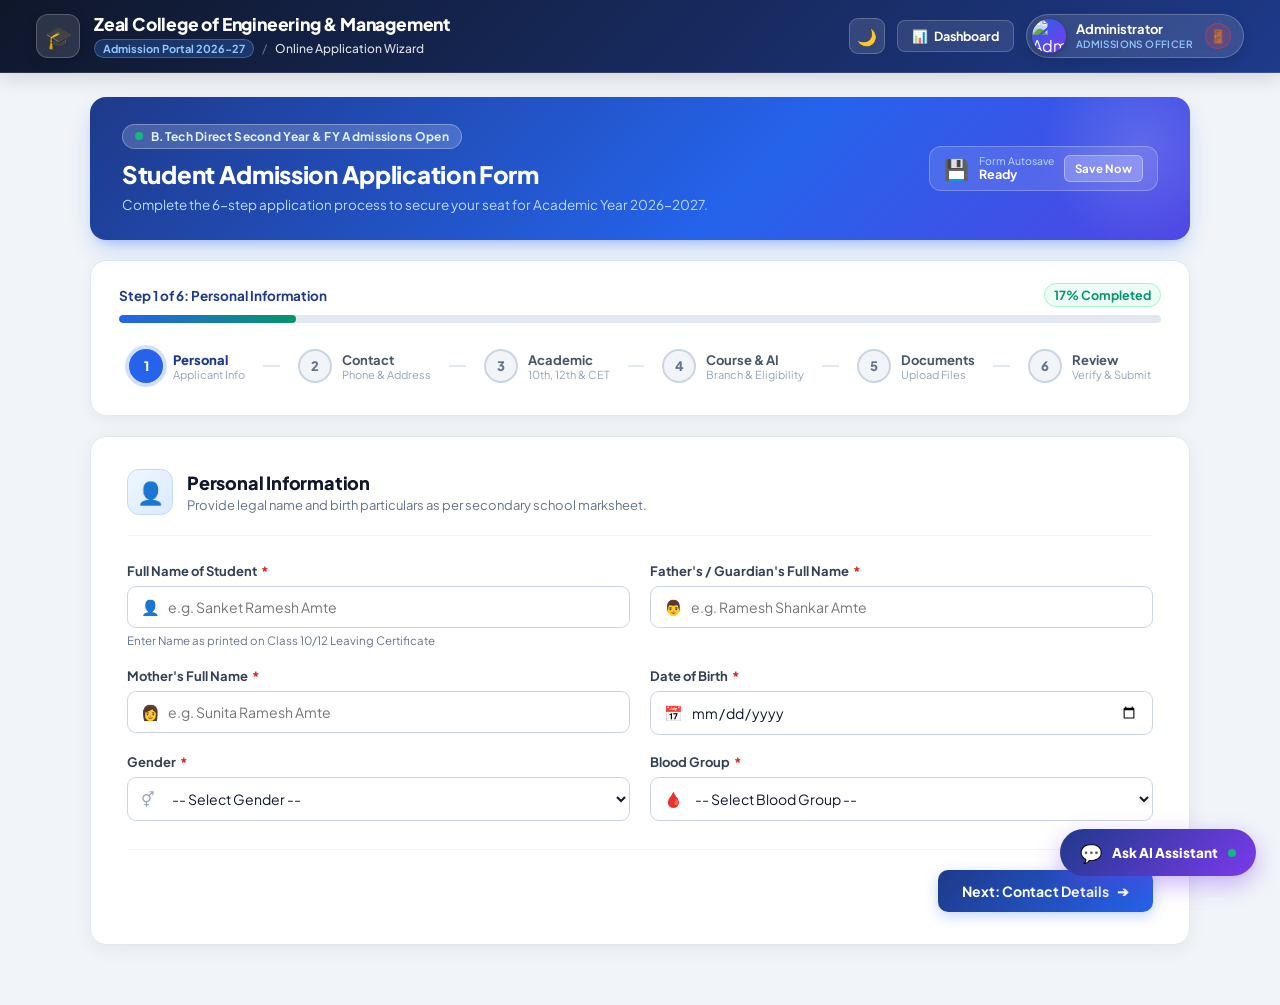
==== frontend/index.html @ f060efac "Update Student Admission Form" ====
<!DOCTYPE html>
<html lang="en">

<head>
    <meta charset="UTF-8">
    <meta name="viewport" content="width=device-width, initial-scale=1.0">
    <title>Student Admission Portal | College ERP System</title>
    <meta name="description" content="Online Student Admission Portal with AI-powered Eligibility Verification, Document Upload, and Smart Application Wizard.">

    <!-- Fonts & Icons -->
    <link rel="preconnect" href="https://fonts.googleapis.com">
    <link rel="preconnect" href="https://fonts.gstatic.com" crossorigin>
    <link href="https://fonts.googleapis.com/css2?family=Plus+Jakarta+Sans:wght@300;400;500;600;700;800&family=Inter:wght@400;500;600;700&display=swap" rel="stylesheet">

    <!-- Stylesheet -->
    <link rel="stylesheet" href="style.css">
</head>

<body class="admission-portal-body">

    <!-- Executive Admin ERP Top Header -->
    <header class="app-header-admin">
        <div class="header-brand-wrap">
            <div class="header-brand-logo">🎓</div>
            <div class="header-brand-titles">
                <h1>Zeal College of Engineering &amp; Management</h1>
                <div class="header-sub-breadcrumb">
                    <span class="badge-adm-pill">Admission Portal 2026-27</span>
                    <span class="adm-breadcrumb-sep">/</span>
                    <span class="adm-breadcrumb-active" id="breadcrumbFormTitle">Online Application Wizard</span>
                </div>
            </div>
        </div>

        <div class="header-admin-profile-wrap">
            <!-- Theme Toggle Button -->
            <button type="button" class="btn-theme-toggle" id="themeToggleBtn" title="Toggle Dark/Light Mode" onclick="toggleTheme()">
                <span id="themeToggleIcon">🌙</span>
            </button>

            <!-- Back to Dashboard / Login Link -->
            <a href="view.html" class="btn-erp-back-nav" id="backNavBtn" title="Back to Admin Dashboard">
                <span>📊</span> Dashboard
            </a>

            <!-- Logged-in Admin Profile Card -->
            <div class="admin-profile-badge" id="admProfileBadge">
                <div class="admin-avatar-container">
                    <img src="images/admin-avatar.svg" alt="Admin Profile" class="admin-avatar-img" id="formAdminAvatar">
                </div>
                <div class="admin-info-text">
                    <strong class="admin-name" id="formAdminName">Administrator</strong>
                    <span class="admin-role-label" id="formAdminRole">Admissions Officer</span>
                </div>
                <button type="button" class="admin-logout-quick-btn" onclick="logoutAdminForm()" title="Sign Out">
                    🚪
                </button>
            </div>
        </div>
    </header>

    <!-- Toast Notification Container -->
    <div id="toastContainer" class="toast-container" aria-live="polite"></div>

    <!-- Main Container -->
    <main class="admission-wizard-container">

        <!-- Wizard Top Banner & Header -->
        <div class="wizard-hero-banner">
            <div class="hero-left">
                <div class="hero-badge">
                    <span class="pulsing-dot"></span> B.Tech Direct Second Year &amp; FY Admissions Open
                </div>
                <h2 id="wizardMainTitle">Student Admission Application Form</h2>
                <p id="wizardSubTitle">Complete the 6-step application process to secure your seat for Academic Year 2026-2027.</p>
            </div>
            <div class="hero-right">
                <div class="draft-status-card" id="draftStatusCard">
                    <span class="draft-icon">💾</span>
                    <div class="draft-info">
                        <small>Form Autosave</small>
                        <strong id="draftStatusText">Ready</strong>
                    </div>
                    <button type="button" class="btn-draft-action" onclick="saveDraftManual()" title="Manually Save Draft">
                        Save Now
                    </button>
                </div>
            </div>
        </div>

        <!-- Wizard Progress Bar & Stepper -->
        <div class="wizard-stepper-card">
            <div class="stepper-progress-wrapper">
                <div class="stepper-progress-info">
                    <span class="stepper-progress-label" id="stepProgressLabel">Step 1 of 6: Personal Information</span>
                    <span class="stepper-progress-percent" id="stepProgressPercent">16% Completed</span>
                </div>
                <div class="stepper-progress-track">
                    <div class="stepper-progress-fill" id="stepperProgressBar" style="width: 16.66%;"></div>
                </div>
            </div>

            <!-- Stepper Navigation Items -->
            <nav class="wizard-steps-nav" id="wizardStepsNav" aria-label="Admission Steps">
                <button type="button" class="wizard-step-btn active" data-step="1" onclick="navigateToStep(1)">
                    <div class="step-circle"><span class="step-num">1</span><span class="step-check">✓</span></div>
                    <div class="step-label-group">
                        <span class="step-title">Personal</span>
                        <span class="step-sub">Applicant Info</span>
                    </div>
                </button>

                <div class="step-line"></div>

                <button type="button" class="wizard-step-btn" data-step="2" onclick="navigateToStep(2)">
                    <div class="step-circle"><span class="step-num">2</span><span class="step-check">✓</span></div>
                    <div class="step-label-group">
                        <span class="step-title">Contact</span>
                        <span class="step-sub">Phone &amp; Address</span>
                    </div>
                </button>

                <div class="step-line"></div>

                <button type="button" class="wizard-step-btn" data-step="3" onclick="navigateToStep(3)">
                    <div class="step-circle"><span class="step-num">3</span><span class="step-check">✓</span></div>
                    <div class="step-label-group">
                        <span class="step-title">Academic</span>
                        <span class="step-sub">10th, 12th &amp; CET</span>
                    </div>
                </button>

                <div class="step-line"></div>

                <button type="button" class="wizard-step-btn" data-step="4" onclick="navigateToStep(4)">
                    <div class="step-circle"><span class="step-num">4</span><span class="step-check">✓</span></div>
                    <div class="step-label-group">
                        <span class="step-title">Course &amp; AI</span>
                        <span class="step-sub">Branch &amp; Eligibility</span>
                    </div>
                </button>

                <div class="step-line"></div>

                <button type="button" class="wizard-step-btn" data-step="5" onclick="navigateToStep(5)">
                    <div class="step-circle"><span class="step-num">5</span><span class="step-check">✓</span></div>
                    <div class="step-label-group">
                        <span class="step-title">Documents</span>
                        <span class="step-sub">Upload Files</span>
                    </div>
                </button>

                <div class="step-line"></div>

                <button type="button" class="wizard-step-btn" data-step="6" onclick="navigateToStep(6)">
                    <div class="step-circle"><span class="step-num">6</span><span class="step-check">✓</span></div>
                    <div class="step-label-group">
                        <span class="step-title">Review</span>
                        <span class="step-sub">Verify &amp; Submit</span>
                    </div>
                </button>
            </nav>
        </div>

        <!-- Global Error Notification Box -->
        <div id="errorMessage" class="error-box" style="display: none;" role="alert"></div>

        <!-- Admission Form -->
        <form id="admissionForm" class="admission-form-card" novalidate>

            <!-- ======================================================= -->
            <!-- STEP 1: PERSONAL INFORMATION -->
            <!-- ======================================================= -->
            <section class="wizard-step-section active" id="stepSection1" data-step="1">
                <div class="section-heading-card">
                    <div class="sec-icon-badge">👤</div>
                    <div class="sec-title-wrap">
                        <h3>Personal Information</h3>
                        <p>Provide legal name and birth particulars as per secondary school marksheet.</p>
                    </div>
                </div>

                <div class="form-grid-2">
                    <div class="form-field-group">
                        <label for="fullName" class="field-label required-label">Full Name of Student</label>
                        <div class="input-with-icon">
                            <span class="input-icon">👤</span>
                            <input type="text" id="fullName" name="fullName" placeholder="e.g. Sanket Ramesh Amte" required autocomplete="name">
                        </div>
                        <span class="field-hint">Enter Name as printed on Class 10/12 Leaving Certificate</span>
                    </div>

                    <div class="form-field-group">
                        <label for="fatherName" class="field-label required-label">Father's / Guardian's Full Name</label>
                        <div class="input-with-icon">
                            <span class="input-icon">👨</span>
                            <input type="text" id="fatherName" name="fatherName" placeholder="e.g. Ramesh Shankar Amte" required>
                        </div>
                    </div>
                </div>

                <div class="form-grid-2">
                    <div class="form-field-group">
                        <label for="motherName" class="field-label required-label">Mother's Full Name</label>
                        <div class="input-with-icon">
                            <span class="input-icon">👩</span>
                            <input type="text" id="motherName" name="motherName" placeholder="e.g. Sunita Ramesh Amte" required>
                        </div>
                    </div>

                    <div class="form-field-group">
                        <label for="dob" class="field-label required-label">Date of Birth</label>
                        <div class="input-with-icon">
                            <span class="input-icon">📅</span>
                            <input type="date" id="dob" name="dob" required onchange="calculateAge()">
                        </div>
                        <div id="ageDisplayBadge" class="age-calc-badge" style="display: none;">
                            <span id="ageText">Age: --</span>
                        </div>
                    </div>
                </div>

                <div class="form-grid-2">
                    <div class="form-field-group">
                        <label for="gender" class="field-label required-label">Gender</label>
                        <div class="input-with-icon">
                            <span class="input-icon">⚥</span>
                            <select id="gender" name="gender" required>
                                <option value="">-- Select Gender --</option>
                                <option value="Male">Male</option>
                                <option value="Female">Female</option>
                                <option value="Other">Other</option>
                            </select>
                        </div>
                    </div>

                    <div class="form-field-group">
                        <label for="bloodGroup" class="field-label required-label">Blood Group</label>
                        <div class="input-with-icon">
                            <span class="input-icon">🩸</span>
                            <select id="bloodGroup" name="bloodGroup" required>
                                <option value="">-- Select Blood Group --</option>
                                <option value="A+">A+ (A Positive)</option>
                                <option value="A-">A- (A Negative)</option>
                                <option value="B+">B+ (B Positive)</option>
                                <option value="B-">B- (B Negative)</option>
                                <option value="AB+">AB+ (AB Positive)</option>
                                <option value="AB-">AB- (AB Negative)</option>
                                <option value="O+">O+ (O Positive)</option>
                                <option value="O-">O- (O Negative)</option>
                            </select>
                        </div>
                    </div>
                </div>

                <div class="step-action-bar">
                    <div></div>
                    <button type="button" class="btn-wizard-nav btn-next" onclick="validateAndNext(1)">
                        Next: Contact Details <span>➔</span>
                    </button>
                </div>
            </section>


            <!-- ======================================================= -->
            <!-- STEP 2: CONTACT & RESIDENTIAL -->
            <!-- ======================================================= -->
            <section class="wizard-step-section" id="stepSection2" data-step="2">
                <div class="section-heading-card">
                    <div class="sec-icon-badge">📞</div>
                    <div class="sec-title-wrap">
                        <h3>Contact &amp; Residential Information</h3>
                        <p>Provide verified phone numbers, email address, and permanent residence info.</p>
                    </div>
                </div>

                <div class="form-grid-2">
                    <div class="form-field-group">
                        <label for="mobile" class="field-label required-label">Primary Mobile Number</label>
                        <div class="input-with-prefix">
                            <span class="prefix-tag">+91</span>
                            <input type="tel" id="mobile" name="mobile" placeholder="10-digit mobile number" maxlength="10" required autocomplete="tel" oninput="validatePhoneInput(this)">
                        </div>
                        <span class="field-hint">Admissions SMS updates &amp; OTPs will be sent here</span>
                    </div>

                    <div class="form-field-group">
                        <label for="altMobile" class="field-label">Alternate / Parent Mobile</label>
                        <div class="input-with-prefix">
                            <span class="prefix-tag">+91</span>
                            <input type="tel" id="altMobile" name="altMobile" placeholder="Parent / guardian number" maxlength="10" autocomplete="tel" oninput="validatePhoneInput(this)">
                        </div>
                    </div>
                </div>

                <div class="form-grid-2">
                    <div class="form-field-group">
                        <label for="email" class="field-label required-label">Email Address</label>
                        <div class="input-with-icon">
                            <span class="input-icon">✉</span>
                            <input type="email" id="email" name="email" placeholder="student@example.com" required autocomplete="email" oninput="checkEmailDomain(this)">
                        </div>
                        <div id="emailSuggestionBadge" class="email-suggestion-box" style="display: none;"></div>
                    </div>

                    <div class="form-field-group">
                        <label for="aadhaar" class="field-label required-label">Aadhaar Card Number</label>
                        <div class="input-with-icon">
                            <span class="input-icon">🪪</span>
                            <input type="text" id="aadhaar" name="aadhaar" placeholder="XXXX XXXX XXXX" maxlength="14" required oninput="formatAadhaar(this)">
                        </div>
                        <span class="field-hint">12-digit Unique Identification Number (UIDAI)</span>
                    </div>
                </div>

                <div class="form-grid-1">
                    <div class="form-field-group">
                        <label for="address" class="field-label required-label">Full Residential Address</label>
                        <div class="input-with-icon icon-textarea">
                            <span class="input-icon">🏠</span>
                            <textarea id="address" name="address" rows="3" placeholder="Enter flat/house no., street, locality, landmark" required></textarea>
                        </div>
                    </div>
                </div>

                <div class="form-grid-3">
                    <div class="form-field-group">
                        <label for="city" class="field-label required-label">City / Town</label>
                        <div class="input-with-icon">
                            <span class="input-icon">🏙️</span>
                            <input type="text" id="city" name="city" placeholder="e.g. Pune" required>
                        </div>
                    </div>

                    <div class="form-field-group">
                        <label for="state" class="field-label required-label">State</label>
                        <div class="input-with-icon">
                            <span class="input-icon">📍</span>
                            <input type="text" id="state" name="state" placeholder="e.g. Maharashtra" required>
                        </div>
                    </div>

                    <div class="form-field-group">
                        <label for="pincode" class="field-label required-label">Pincode</label>
                        <div class="input-with-icon">
                            <span class="input-icon">📮</span>
                            <input type="text" id="pincode" name="pincode" placeholder="6-digit PIN" maxlength="6" required oninput="validatePincode(this)">
                        </div>
                    </div>
                </div>

                <div class="form-grid-2">
                    <div class="form-field-group">
                        <label for="nationality" class="field-label required-label">Nationality</label>
                        <div class="input-with-icon">
                            <span class="input-icon">🇮🇳</span>
                            <input type="text" id="nationality" name="nationality" value="Indian" placeholder="e.g. Indian" required>
                        </div>
                    </div>
                </div>

                <div class="step-action-bar">
                    <button type="button" class="btn-wizard-nav btn-prev" onclick="navigateToStep(1)">
                        <span>⬅</span> Previous Step
                    </button>
                    <button type="button" class="btn-wizard-nav btn-next" onclick="validateAndNext(2)">
                        Next: Academic Scores <span>➔</span>
                    </button>
                </div>
            </section>


            <!-- ======================================================= -->
            <!-- STEP 3: ACADEMIC QUALIFICATIONS -->
            <!-- ======================================================= -->
            <section class="wizard-step-section" id="stepSection3" data-step="3">
                <div class="section-heading-card">
                    <div class="sec-icon-badge">🎓</div>
                    <div class="sec-title-wrap">
                        <h3>Academic Qualifications &amp; Entrance Scores</h3>
                        <p>Enter your 10th (SSC), 12th (HSC) / Diploma marks and Entrance Exam credentials.</p>
                    </div>
                </div>

                <div class="academic-fieldset-card">
                    <div class="card-mini-tag">10th Standard (SSC / Equivalent)</div>
                    <div class="form-grid-2">
                        <div class="form-field-group">
                            <label for="board10" class="field-label required-label">10th Board Name</label>
                            <div class="input-with-icon">
                                <span class="input-icon">🏫</span>
                                <input type="text" id="board10" name="board10" placeholder="e.g. Maharashtra State Board / CBSE / ICSE" required>
                            </div>
                        </div>

                        <div class="form-field-group">
                            <label for="percentage10" class="field-label required-label">10th Percentage (%)</label>
                            <div class="input-with-icon">
                                <span class="input-icon">%</span>
                                <input type="number" id="percentage10" name="percentage10" placeholder="e.g. 85.60" min="0" max="100" step="0.01" required oninput="triggerAIPrediction()">
                            </div>
                            <div id="grade10Badge" class="grade-indicator-pill" style="display: none;"></div>
                        </div>
                    </div>
                </div>

                <div class="academic-fieldset-card">
                    <div class="card-mini-tag">12th Standard (HSC / Diploma)</div>
                    <div class="form-grid-2">
                        <div class="form-field-group">
                            <label for="board12" class="field-label required-label">12th Board / Diploma Council</label>
                            <div class="input-with-icon">
                                <span class="input-icon">🏫</span>
                                <input type="text" id="board12" name="board12" placeholder="e.g. Maharashtra State Board / MSBTE / CBSE" required>
                            </div>
                        </div>

                        <div class="form-field-group">
                            <label for="percentage12" class="field-label required-label">12th / Diploma Percentage (%)</label>
                            <div class="input-with-icon">
                                <span class="input-icon">%</span>
                                <input type="number" id="percentage12" name="percentage12" placeholder="e.g. 78.40" min="0" max="100" step="0.01" required oninput="triggerAIPrediction()">
                            </div>
                            <div id="grade12Badge" class="grade-indicator-pill" style="display: none;"></div>
                        </div>
                    </div>
                </div>

                <div class="academic-fieldset-card highlight-entrance">
                    <div class="card-mini-tag">Competitive Entrance Exam</div>
                    <div class="form-grid-2">
                        <div class="form-field-group">
                            <label for="entranceExam" class="field-label required-label">Entrance Exam Appeared</label>
                            <div class="input-with-icon">
                                <span class="input-icon">📝</span>
                                <select id="entranceExam" name="entranceExam" required onchange="triggerAIPrediction()">
                                    <option value="">-- Select Exam --</option>
                                    <option value="MHT-CET">MHT-CET (State CET)</option>
                                    <option value="JEE">JEE Main</option>
                                    <option value="NEET">NEET</option>
                                    <option value="Other">Other State Entrance</option>
                                </select>
                            </div>
                        </div>

                        <div class="form-field-group">
                            <label for="entranceScore" class="field-label required-label">Entrance Score / Percentile</label>
                            <div class="input-with-icon">
                                <span class="input-icon">🏆</span>
                                <input type="number" id="entranceScore" name="entranceScore" placeholder="e.g. 88.50" min="0" max="200" step="0.01" required oninput="triggerAIPrediction()">
                            </div>
                            <span class="field-hint">Enter your MHT-CET / JEE Main Percentile or Marks</span>
                        </div>
                    </div>
                </div>

                <div class="step-action-bar">
                    <button type="button" class="btn-wizard-nav btn-prev" onclick="navigateToStep(2)">
                        <span>⬅</span> Previous Step
                    </button>
                    <button type="button" class="btn-wizard-nav btn-next" onclick="validateAndNext(3)">
                        Next: Course &amp; AI Predictor <span>➔</span>
                    </button>
                </div>
            </section>


            <!-- ======================================================= -->
            <!-- STEP 4: COURSE SELECTION & AI PREDICTOR -->
            <!-- ======================================================= -->
            <section class="wizard-step-section" id="stepSection4" data-step="4">
                <div class="section-heading-card">
                    <div class="sec-icon-badge">🏛️</div>
                    <div class="sec-title-wrap">
                        <h3>Department Selection &amp; AI Predictor</h3>
                        <p>Select your desired engineering branch and check real-time admission chances powered by AI.</p>
                    </div>
                </div>

                <div class="form-grid-2">
                    <div class="form-field-group">
                        <label for="department" class="field-label required-label">Choose Engineering Department</label>
                        <div class="input-with-icon">
                            <span class="input-icon">⚙️</span>
                            <select id="department" name="department" required onchange="triggerAIPrediction()">
                                <option value="">-- Select Department --</option>
                                <option value="Computer Engineering">Computer Engineering</option>
                                <option value="Information Technology">Information Technology</option>
                                <option value="Artificial Intelligence & Data Science">Artificial Intelligence &amp; Data Science</option>
                                <option value="Electronics & Telecommunication">Electronics &amp; Telecommunication</option>
                                <option value="Mechanical Engineering">Mechanical Engineering</option>
                                <option value="Civil Engineering">Civil Engineering</option>
                            </select>
                        </div>
                    </div>

                    <div class="form-field-group">
                        <label for="admissionType" class="field-label required-label">Admission Quota / Type</label>
                        <div class="input-with-icon">
                            <span class="input-icon">🎯</span>
                            <select id="admissionType" name="admissionType" required>
                                <option value="">-- Select Admission Type --</option>
                                <option value="CAP">CAP (Centralized Admission Process)</option>
                                <option value="Management">Institute / Management Quota</option>
                                <option value="NRI">NRI / OCI / PIO Quota</option>
                            </select>
                        </div>
                    </div>
                </div>

                <!-- AI Eligibility & Admission Chances Card -->
                <div class="ai-predictor-card" id="aiPredictorCard">
                    <div class="ai-card-header">
                        <div class="ai-logo-tag">
                            <span class="ai-sparkle-icon">✨</span>
                            <strong>Zeal AI Admission Insights &amp; Eligibility Engine</strong>
                        </div>
                        <span class="ai-live-badge">Live Evaluation</span>
                    </div>

                    <div class="ai-card-body">
                        <div class="ai-probability-wrap">
                            <div class="gauge-container">
                                <div class="gauge-value" id="aiProbabilityValue">--%</div>
                                <span class="gauge-caption">Admission Chance</span>
                            </div>
                            <div class="ai-chance-badge-wrap">
                                <span class="chance-level-badge" id="aiChanceLevel">Pending Scores</span>
                                <p class="ai-prob-desc" id="aiProbDesc">Enter your 10th %, 12th %, and Entrance score to evaluate admission probability.</p>
                            </div>
                        </div>

                        <div class="ai-criteria-checklist" id="aiCriteriaChecklist">
                            <h4>Department Eligibility Benchmark:</h4>
                            <ul class="criteria-list" id="aiCriteriaList">
                                <li class="criteria-item pending">
                                    <span class="c-icon">⏳</span> 10th Percentage: Minimum 40.0% required
                                </li>
                                <li class="criteria-item pending">
                                    <span class="c-icon">⏳</span> 12th Percentage: Department cutoff
                                </li>
                                <li class="criteria-item pending">
                                    <span class="c-icon">⏳</span> Entrance Score: Department cutoff
                                </li>
                            </ul>
                        </div>
                    </div>

                    <div class="ai-cutoff-note" id="aiCutoffNote">
                        💡 <strong>Pro Tip:</strong> Computer &amp; AI branches have high demand. Ensure Entrance score &gt; 75 for optimal CAP Round allocation.
                    </div>
                </div>

                <div class="step-action-bar">
                    <button type="button" class="btn-wizard-nav btn-prev" onclick="navigateToStep(3)">
                        <span>⬅</span> Previous Step
                    </button>
                    <button type="button" class="btn-wizard-nav btn-next" onclick="validateAndNext(4)">
                        Next: Document Uploads <span>➔</span>
                    </button>
                </div>
            </section>


            <!-- ======================================================= -->
            <!-- STEP 5: DOCUMENT UPLOADS -->
            <!-- ======================================================= -->
            <section class="wizard-step-section" id="stepSection5" data-step="5">
                <div class="section-heading-card">
                    <div class="sec-icon-badge">📁</div>
                    <div class="sec-title-wrap">
                        <h3>Document Uploads &amp; Verification</h3>
                        <p>Upload clear scanned copies of required documents (Max 5MB each, JPG, PNG or PDF).</p>
                    </div>
                </div>

                <div class="upload-progress-summary">
                    <span class="upload-summary-title">Mandatory Documents Checklist:</span>
                    <div class="upload-counter-badge" id="uploadCounterBadge">0 of 4 Uploaded</div>
                </div>

                <div class="upload-grid-container">

                    <!-- Document 1: Passport Photo -->
                    <div class="dropzone-card" id="dropzonePhoto">
                        <div class="dropzone-header">
                            <div class="doc-badge-pill req">Required</div>
                            <span class="doc-icon-main">📷</span>
                            <h4>Passport Size Photograph</h4>
                            <p>Recent color photo with white background (JPG/PNG, Max 2MB)</p>
                        </div>
                        <div class="dropzone-body" onclick="document.getElementById('photo').click()">
                            <input type="file" id="photo" name="photo" accept="image/jpeg,image/png,image/webp" style="display:none;" onchange="handleFileSelected(this, 'previewPhoto', 'dropzonePhoto')">
                            <div class="dropzone-placeholder" id="placeholderPhoto">
                                <span class="upload-cloud-icon">☁️</span>
                                <strong>Click to Browse</strong> or Drag &amp; Drop Photo
                                <small>Supported: JPG, JPEG, PNG (Max 2MB)</small>
                            </div>
                            <div class="dropzone-preview" id="previewPhoto" style="display:none;"></div>
                        </div>
                    </div>

                    <!-- Document 2: 10th Marksheet -->
                    <div class="dropzone-card" id="dropzoneMarksheet10">
                        <div class="dropzone-header">
                            <div class="doc-badge-pill req">Required</div>
                            <span class="doc-icon-main">📄</span>
                            <h4>10th Standard Marksheet</h4>
                            <p>SSC or equivalent board passing marksheet (PDF/JPG, Max 5MB)</p>
                        </div>
                        <div class="dropzone-body" onclick="document.getElementById('marksheet10').click()">
                            <input type="file" id="marksheet10" name="marksheet10" accept=".pdf,image/jpeg,image/png" style="display:none;" onchange="handleFileSelected(this, 'previewMarksheet10', 'dropzoneMarksheet10')">
                            <div class="dropzone-placeholder" id="placeholderMarksheet10">
                                <span class="upload-cloud-icon">☁️</span>
                                <strong>Click to Browse</strong> or Drag &amp; Drop File
                                <small>Supported: PDF, JPG, PNG (Max 5MB)</small>
                            </div>
                            <div class="dropzone-preview" id="previewMarksheet10" style="display:none;"></div>
                        </div>
                    </div>

                    <!-- Document 3: 12th Marksheet -->
                    <div class="dropzone-card" id="dropzoneMarksheet12">
                        <div class="dropzone-header">
                            <div class="doc-badge-pill req">Required</div>
                            <span class="doc-icon-main">📄</span>
                            <h4>12th / Diploma Marksheet</h4>
                            <p>HSC or final year Diploma marksheet (PDF/JPG, Max 5MB)</p>
                        </div>
                        <div class="dropzone-body" onclick="document.getElementById('marksheet12').click()">
                            <input type="file" id="marksheet12" name="marksheet12" accept=".pdf,image/jpeg,image/png" style="display:none;" onchange="handleFileSelected(this, 'previewMarksheet12', 'dropzoneMarksheet12')">
                            <div class="dropzone-placeholder" id="placeholderMarksheet12">
                                <span class="upload-cloud-icon">☁️</span>
                                <strong>Click to Browse</strong> or Drag &amp; Drop File
                                <small>Supported: PDF, JPG, PNG (Max 5MB)</small>
                            </div>
                            <div class="dropzone-preview" id="previewMarksheet12" style="display:none;"></div>
                        </div>
                    </div>

                    <!-- Document 4: Leaving Certificate -->
                    <div class="dropzone-card" id="dropzoneLC">
                        <div class="dropzone-header">
                            <div class="doc-badge-pill req">Required</div>
                            <span class="doc-icon-main">📜</span>
                            <h4>College Leaving Certificate (LC / TC)</h4>
                            <p>Transfer Certificate issued by previous institute (PDF/JPG, Max 5MB)</p>
                        </div>
                        <div class="dropzone-body" onclick="document.getElementById('leavingCertificate').click()">
                            <input type="file" id="leavingCertificate" name="leavingCertificate" accept=".pdf,image/jpeg,image/png" style="display:none;" onchange="handleFileSelected(this, 'previewLC', 'dropzoneLC')">
                            <div class="dropzone-placeholder" id="placeholderLC">
                                <span class="upload-cloud-icon">☁️</span>
                                <strong>Click to Browse</strong> or Drag &amp; Drop File
                                <small>Supported: PDF, JPG, PNG (Max 5MB)</small>
                            </div>
                            <div class="dropzone-preview" id="previewLC" style="display:none;"></div>
                        </div>
                    </div>

                </div>

                <div class="step-action-bar">
                    <button type="button" class="btn-wizard-nav btn-prev" onclick="navigateToStep(4)">
                        <span>⬅</span> Previous Step
                    </button>
                    <button type="button" class="btn-wizard-nav btn-next" onclick="validateAndNext(5)">
                        Next: Review &amp; Submit <span>➔</span>
                    </button>
                </div>
            </section>


            <!-- ======================================================= -->
            <!-- STEP 6: REVIEW & FINAL SUBMIT -->
            <!-- ======================================================= -->
            <section class="wizard-step-section" id="stepSection6" data-step="6">
                <div class="section-heading-card">
                    <div class="sec-icon-badge">📋</div>
                    <div class="sec-title-wrap">
                        <h3>Application Summary &amp; Final Declaration</h3>
                        <p>Please carefully review all filled information before final submission.</p>
                    </div>
                </div>

                <!-- Review Summary Sections -->
                <div class="review-grid-container" id="reviewSummaryContainer">

                    <!-- Personal Summary -->
                    <div class="review-card">
                        <div class="review-card-header">
                            <div class="r-title"><span>👤</span> Personal Information</div>
                            <button type="button" class="btn-review-edit" onclick="navigateToStep(1)">✏ Edit</button>
                        </div>
                        <div class="review-card-body">
                            <div class="r-row"><span class="r-k">Full Name:</span><strong class="r-v" id="revFullName">--</strong></div>
                            <div class="r-row"><span class="r-k">Father's Name:</span><span class="r-v" id="revFatherName">--</span></div>
                            <div class="r-row"><span class="r-k">Mother's Name:</span><span class="r-v" id="revMotherName">--</span></div>
                            <div class="r-row"><span class="r-k">DOB &amp; Gender:</span><span class="r-v" id="revDobGender">--</span></div>
                            <div class="r-row"><span class="r-k">Blood Group:</span><span class="r-v" id="revBloodGroup">--</span></div>
                        </div>
                    </div>

                    <!-- Contact Summary -->
                    <div class="review-card">
                        <div class="review-card-header">
                            <div class="r-title"><span>📞</span> Contact &amp; Address</div>
                            <button type="button" class="btn-review-edit" onclick="navigateToStep(2)">✏ Edit</button>
                        </div>
                        <div class="review-card-body">
                            <div class="r-row"><span class="r-k">Mobile:</span><strong class="r-v" id="revMobile">--</strong></div>
                            <div class="r-row"><span class="r-k">Email:</span><span class="r-v" id="revEmail">--</span></div>
                            <div class="r-row"><span class="r-k">Aadhaar:</span><span class="r-v" id="revAadhaar">--</span></div>
                            <div class="r-row"><span class="r-k">Location:</span><span class="r-v" id="revLocation">--</span></div>
                            <div class="r-row"><span class="r-k">Address:</span><span class="r-v" id="revAddress">--</span></div>
                        </div>
                    </div>

                    <!-- Academic Summary -->
                    <div class="review-card">
                        <div class="review-card-header">
                            <div class="r-title"><span>🎓</span> Academic &amp; Scores</div>
                            <button type="button" class="btn-review-edit" onclick="navigateToStep(3)">✏ Edit</button>
                        </div>
                        <div class="review-card-body">
                            <div class="r-row"><span class="r-k">10th Board &amp; %:</span><span class="r-v" id="rev10th">--</span></div>
                            <div class="r-row"><span class="r-k">12th Board &amp; %:</span><span class="r-v" id="rev12th">--</span></div>
                            <div class="r-row"><span class="r-k">Entrance Exam:</span><strong class="r-v" id="revEntrance">--</strong></div>
                        </div>
                    </div>

                    <!-- Course & AI Summary -->
                    <div class="review-card highlight">
                        <div class="review-card-header">
                            <div class="r-title"><span>🏛️</span> Course Preference</div>
                            <button type="button" class="btn-review-edit" onclick="navigateToStep(4)">✏ Edit</button>
                        </div>
                        <div class="review-card-body">
                            <div class="r-row"><span class="r-k">Department:</span><strong class="r-v-branch" id="revDepartment">--</strong></div>
                            <div class="r-row"><span class="r-k">Admission Quota:</span><span class="r-v" id="revAdmissionType">--</span></div>
                            <div class="r-row"><span class="r-k">AI Prediction:</span><span class="r-v-badge" id="revAIPredict">--</span></div>
                        </div>
                    </div>

                    <!-- Documents Summary -->
                    <div class="review-card full-width">
                        <div class="review-card-header">
                            <div class="r-title"><span>📁</span> Attached Documents</div>
                            <button type="button" class="btn-review-edit" onclick="navigateToStep(5)">✏ Edit</button>
                        </div>
                        <div class="review-docs-row" id="revDocsList">
                            <!-- Populated dynamically via JS -->
                        </div>
                    </div>

                </div>

                <!-- Legal Declaration -->
                <div class="declaration-card">
                    <label class="declaration-checkbox-label">
                        <input type="checkbox" id="declaration" name="declaration" required>
                        <span class="declaration-text">
                            <strong>I hereby solemnly declare</strong> that all details, marks, and uploaded certificates provided in this application are true, complete, and correct to the best of my knowledge. I understand that any false information will result in immediate disqualification of admission under university norms.
                        </span>
                    </label>
                </div>

                <!-- Action Button Group -->
                <div class="final-submission-bar">
                    <button type="button" class="btn-wizard-nav btn-prev" onclick="navigateToStep(5)">
                        <span>⬅</span> Back to Documents
                    </button>

                    <div class="submit-action-cluster">
                        <button type="button" class="btn-preview-print" onclick="window.print()">
                            <span>🖨️</span> Print Draft
                        </button>

                        <button type="button" class="reset-btn" onclick="confirmResetForm()">
                            <span>🔄</span> Reset Form
                        </button>

                        <button type="submit" class="submit-btn" id="mainSubmitBtn">
                            <span>🚀</span> <span id="submitBtnLabel">Submit Final Application</span>
                        </button>
                    </div>
                </div>
            </section>

        </form>

    </main>

    <!-- Floating AI Admission Assistant Widget -->
    <div class="floating-ai-assistant-widget" id="floatingAiWidget">
        <button type="button" class="ai-launcher-btn" id="aiLauncherBtn" onclick="toggleAiDrawer()" title="Ask AI Admission Assistant">
            <span class="ai-launcher-icon">💬</span>
            <span class="ai-launcher-label">Ask AI Assistant</span>
            <span class="ai-online-dot"></span>
        </button>

        <!-- AI Chat Drawer -->
        <div class="ai-chat-drawer" id="aiChatDrawer" style="display: none;">
            <div class="ai-drawer-header">
                <div class="ai-drawer-title">
                    <span class="ai-bot-avatar">🤖</span>
                    <div>
                        <strong>Zeal AI Admission Assistant</strong>
                        <small class="ai-status-online">● Online | Instant Answers</small>
                    </div>
                </div>
                <button type="button" class="ai-drawer-close-btn" onclick="toggleAiDrawer()" title="Close Assistant">✖</button>
            </div>

            <!-- Quick Questions Chips -->
            <div class="ai-quick-chips">
                <button type="button" class="ai-chip" onclick="askAiQuick('What are the cutoffs for Computer Engineering?')">Computer Cutoffs?</button>
                <button type="button" class="ai-chip" onclick="askAiQuick('What is the annual fee structure?')">Annual Fees?</button>
                <button type="button" class="ai-chip" onclick="askAiQuick('What documents are required for admission?')">Documents List?</button>
                <button type="button" class="ai-chip" onclick="askAiQuick('How do I track my admission status?')">Track Status?</button>
            </div>

            <!-- Chat History -->
            <div class="ai-chat-messages" id="aiChatMessages">
                <div class="ai-msg ai-bot">
                    <div class="ai-bubble">
                        Hello! 👋 I am your <strong>Zeal AI Admission Assistant</strong>. You can ask me about branch cutoffs, eligibility criteria, fees, required documents, or admission timelines!
                    </div>
                </div>
            </div>

            <!-- Chat Input Bar -->
            <form class="ai-chat-input-form" onsubmit="handleAiChatSubmit(event)">
                <input type="text" id="aiChatInput" placeholder="Ask anything about admissions..." autocomplete="off">
                <button type="submit" class="ai-send-btn" title="Send Message">➤</button>
            </form>
        </div>
    </div>

    <!-- Post-Submission Acknowledgement Receipt Modal -->
    <div class="modal-backdrop-receipt" id="receiptModal" style="display: none;">
        <div class="receipt-modal-dialog">
            <div class="receipt-header-banner">
                <div class="receipt-success-icon">🎉</div>
                <h3>Application Submitted Successfully!</h3>
                <p>Your college admission application has been registered in the system.</p>
            </div>

            <div class="receipt-body" id="receiptBody">
                <div class="receipt-app-badge">
                    <span class="label">APPLICATION ID</span>
                    <strong class="app-id-code" id="receiptAppId">ADM-2026-0001</strong>
                </div>

                <div class="receipt-details-table">
                    <div class="receipt-detail-row">
                        <span>Applicant Name:</span>
                        <strong id="receiptStudentName">--</strong>
                    </div>
                    <div class="receipt-detail-row">
                        <span>Selected Department:</span>
                        <strong id="receiptDepartment">--</strong>
                    </div>
                    <div class="receipt-detail-row">
                        <span>Registered Mobile:</span>
                        <span id="receiptMobile">--</span>
                    </div>
                    <div class="receipt-detail-row">
                        <span>Application Date:</span>
                        <span id="receiptDate">--</span>
                    </div>
                    <div class="receipt-detail-row">
                        <span>Initial Status:</span>
                        <span class="badge-status-pending">Pending Verification</span>
                    </div>
                </div>

                <div class="receipt-instructions">
                    💡 <strong>Next Steps:</strong> You can login to the <a href="student-login.html" class="receipt-link">Student Portal</a> using your Application ID and Date of Birth to track document verification status and pay admission fees.
                </div>
            </div>

            <div class="receipt-footer-actions">
                <button type="button" class="btn-receipt-action secondary" onclick="printReceipt()">
                    🖨️ Print Receipt
                </button>
                <a href="view.html" class="btn-receipt-action primary" id="receiptNavBtn">
                    📊 Return to Dashboard
                </a>
            </div>
        </div>
    </div>

    <!-- JavaScript Bundle -->
    <script src="script.js"></script>

</body>
</html>
---- frontend/style.css ----
@import url('https://fonts.googleapis.com/css2?family=Plus+Jakarta+Sans:wght@400;500;600;700;800&family=Inter:wght@400;500;600;700;800&display=swap');

:root {
    --font-main: 'Plus Jakarta Sans', 'Inter', system-ui, -apple-system, BlinkMacSystemFont, 'Segoe UI', Roboto, sans-serif;
    --primary-blue: #1e3a8a;
    --primary-blue-hover: #1e40af;
    --accent-blue: #2563eb;
    --accent-blue-hover: #1d4ed8;
    --emerald-green: #059669;
    --emerald-hover: #047857;
    --amber-gold: #d97706;
    --amber-hover: #b45309;
    --crimson-red: #dc2626;
    --crimson-hover: #b91c1c;
    --indigo-purple: #4f46e5;
    --indigo-hover: #4338ca;
    --btn-radius: 8px;
    --btn-shadow-sm: 0 2px 6px rgba(0, 0, 0, 0.08);
    --btn-shadow-md: 0 4px 14px rgba(0, 0, 0, 0.12);
    --btn-transition: all 0.22s cubic-bezier(0.4, 0, 0.2, 1);
}

*{
    margin:0;
    padding:0;
    box-sizing:border-box;
    font-family: var(--font-main);
}

body{
    background:#f4f6f9;
    font-family: var(--font-main);
    color: #1e293b;
    -webkit-font-smoothing: antialiased;
}

header{
    background:#1e3a8a;
    color:white;
    display:flex;
    align-items:center;
    justify-content:center;
    gap:20px;
    padding:20px;
}

/* Executive Header & Navigation Bar */
.app-header {
    background: linear-gradient(135deg, #0f172a 0%, #1e3a8a 100%);
    color: white;
    display: flex;
    align-items: center;
    justify-content: space-between;
    padding: 16px 40px;
    box-shadow: 0 4px 20px rgba(0, 0, 0, 0.15);
    border-bottom: 1px solid rgba(255, 255, 255, 0.1);
    flex-wrap: wrap;
    gap: 15px;
}

/* Executive Admin ERP Top Header (Admission Form & System Wide) */
.app-header-admin {
    background: linear-gradient(135deg, #0F172A 0%, #1E3A8A 100%);
    color: #FFFFFF;
    display: flex;
    align-items: center;
    justify-content: space-between;
    padding: 14px 36px;
    box-shadow: 0 4px 20px rgba(0, 0, 0, 0.15);
    border-bottom: 1px solid rgba(255, 255, 255, 0.12);
    position: sticky;
    top: 0;
    z-index: 900;
    gap: 16px;
    flex-wrap: wrap;
}

.header-brand-wrap {
    display: flex;
    align-items: center;
    gap: 14px;
}

.header-brand-logo {
    width: 44px;
    height: 44px;
    background: rgba(255, 255, 255, 0.12);
    border: 1.5px solid rgba(255, 255, 255, 0.2);
    border-radius: 12px;
    display: flex;
    align-items: center;
    justify-content: center;
    font-size: 22px;
    backdrop-filter: blur(8px);
    box-shadow: 0 4px 12px rgba(0, 0, 0, 0.15);
    flex-shrink: 0;
}

.header-brand-titles h1 {
    font-size: 17.5px;
    font-weight: 800;
    color: #FFFFFF;
    margin: 0;
    letter-spacing: -0.2px;
    line-height: 1.25;
}

.header-sub-breadcrumb {
    display: flex;
    align-items: center;
    gap: 8px;
    margin-top: 3px;
    font-size: 12px;
}

.badge-adm-pill {
    background: rgba(59, 130, 246, 0.25);
    color: #93C5FD;
    border: 1px solid rgba(147, 197, 253, 0.3);
    padding: 2px 8px;
    border-radius: 999px;
    font-weight: 700;
    font-size: 11px;
}

.adm-breadcrumb-sep {
    color: rgba(255, 255, 255, 0.4);
    font-size: 12px;
}

.adm-breadcrumb-active {
    color: rgba(255, 255, 255, 0.85);
    font-weight: 500;
}

.header-admin-profile-wrap {
    display: flex;
    align-items: center;
    gap: 12px;
}

.btn-erp-back-nav {
    background: rgba(255, 255, 255, 0.1);
    color: #FFFFFF;
    border: 1px solid rgba(255, 255, 255, 0.2);
    padding: 7px 14px;
    border-radius: 8px;
    font-size: 12.5px;
    font-weight: 700;
    text-decoration: none;
    display: inline-flex;
    align-items: center;
    gap: 6px;
    transition: all 0.2s cubic-bezier(0.4, 0, 0.2, 1);
    backdrop-filter: blur(6px);
}

.btn-erp-back-nav:hover {
    background: rgba(255, 255, 255, 0.2);
    border-color: rgba(255, 255, 255, 0.35);
    transform: translateY(-1px);
    box-shadow: 0 4px 12px rgba(0, 0, 0, 0.2);
}

.admin-profile-badge {
    display: flex;
    align-items: center;
    gap: 10px;
    background: rgba(255, 255, 255, 0.12);
    border: 1px solid rgba(255, 255, 255, 0.22);
    padding: 4px 12px 4px 5px;
    border-radius: 9999px;
    backdrop-filter: blur(10px);
    box-shadow: 0 4px 12px rgba(0, 0, 0, 0.1);
    transition: all 0.2s ease;
}

.admin-profile-badge:hover {
    background: rgba(255, 255, 255, 0.18);
    border-color: rgba(255, 255, 255, 0.35);
}

.admin-avatar-container {
    width: 34px;
    height: 34px;
    border-radius: 50%;
    overflow: hidden;
    flex-shrink: 0;
    box-shadow: 0 2px 6px rgba(0, 0, 0, 0.25);
    background: linear-gradient(135deg, #2563EB, #7C3AED);
    display: flex;
    align-items: center;
    justify-content: center;
}

.admin-avatar-img {
    width: 100%;
    height: 100%;
    border-radius: 50%;
    object-fit: cover;
    display: block;
}

.admin-info-text {
    display: flex;
    flex-direction: column;
    line-height: 1.2;
    text-align: left;
}

.admin-name {
    font-size: 13px;
    font-weight: 700;
    color: #FFFFFF;
    white-space: nowrap;
}

.admin-role-label {
    font-size: 10px;
    font-weight: 600;
    color: #93C5FD;
    text-transform: uppercase;
    letter-spacing: 0.4px;
}

.admin-logout-quick-btn {
    background: rgba(239, 68, 68, 0.2);
    border: 1px solid rgba(239, 68, 68, 0.35);
    color: #FECACA;
    border-radius: 50%;
    width: 26px;
    height: 26px;
    font-size: 13px;
    display: flex;
    align-items: center;
    justify-content: center;
    cursor: pointer;
    transition: all 0.2s ease;
    margin-left: 2px;
}

.admin-logout-quick-btn:hover {
    background: #DC2626;
    color: #FFFFFF;
    border-color: #DC2626;
    transform: scale(1.1);
}

/* Dark Mode Theme Rules */
[data-theme="dark"] .app-header-admin,
body.dark-mode .app-header-admin {
    background: linear-gradient(135deg, #090D16 0%, #111827 100%);
    border-bottom: 1px solid rgba(255, 255, 255, 0.08);
}

[data-theme="dark"] .container,
body.dark-mode .container {
    background: #111827;
    color: #F3F4F6;
    box-shadow: 0 10px 30px rgba(0, 0, 0, 0.4);
}

[data-theme="dark"] fieldset,
body.dark-mode fieldset {
    border-color: #374151;
    background: #1F2937;
}

[data-theme="dark"] legend,
body.dark-mode legend {
    color: #93C5FD;
    background: #111827;
}

[data-theme="dark"] .input-box input,
[data-theme="dark"] .input-box select,
[data-theme="dark"] .input-box textarea,
body.dark-mode .input-box input,
body.dark-mode .input-box select,
body.dark-mode .input-box textarea {
    background: #111827;
    border-color: #4B5563;
    color: #F9FAFB;
}

[data-theme="dark"] .input-box input:focus,
[data-theme="dark"] .input-box select:focus,
[data-theme="dark"] .input-box textarea:focus,
body.dark-mode .input-box input:focus,
body.dark-mode .input-box select:focus,
body.dark-mode .input-box textarea:focus {
    border-color: #3B82F6;
    background: #1E293B;
}

[data-theme="dark"] .input-box label,
body.dark-mode .input-box label {
    color: #D1D5DB;
}

/* Responsive design for Admission header */
@media (max-width: 768px) {
    .app-header-admin {
        padding: 12px 18px;
        flex-direction: column;
        align-items: flex-start;
        gap: 12px;
    }

    .header-admin-profile-wrap {
        width: 100%;
        justify-content: space-between;
    }

    .header-brand-titles h1 {
        font-size: 15px;
    }
}

.header-brand {
    display: flex;
    align-items: center;
    gap: 16px;
}

.header-nav {
    display: flex;
    align-items: center;
    gap: 14px;
}

.user-chip {
    display: inline-flex;
    align-items: center;
    gap: 8px;
    background: rgba(255, 255, 255, 0.12);
    backdrop-filter: blur(8px);
    padding: 8px 16px;
    border-radius: 30px;
    border: 1px solid rgba(255, 255, 255, 0.25);
    font-size: 13px;
    font-weight: 600;
    color: #f8fafc;
    letter-spacing: 0.3px;
}

.user-chip-avatar {
    font-size: 16px;
}

.header-logout-btn {
    background: rgba(239, 68, 68, 0.15);
    color: #fee2e2;
    border: 1.5px solid rgba(248, 113, 113, 0.4);
    backdrop-filter: blur(10px);
    padding: 9px 18px;
    border-radius: 9px;
    font-size: 13px;
    font-weight: 700;
    cursor: pointer;
    display: inline-flex;
    align-items: center;
    gap: 8px;
    transition: var(--btn-transition);
    box-shadow: 0 2px 8px rgba(0, 0, 0, 0.1);
}

.header-logout-btn:hover {
    background: linear-gradient(135deg, #dc2626 0%, #b91c1c 100%);
    color: #ffffff;
    border-color: #dc2626;
    transform: translateY(-2px);
    box-shadow: 0 6px 18px rgba(220, 38, 38, 0.45);
}

.header-logout-btn:active {
    transform: translateY(1px);
    box-shadow: 0 2px 4px rgba(220, 38, 38, 0.2);
}

.logo{
    font-size:50px;
}

.college-name h1{
    font-size:32px;
}

.college-name p{
    font-size:18px;
}

/* ============================================================
   EXECUTIVE ADMISSION WIZARD & APPLICATION PORTAL STYLES
   ============================================================ */

.admission-portal-body {
    background: #f1f5f9;
    min-height: 100vh;
    color: #1e293b;
    display: flex;
    flex-direction: column;
}

.btn-theme-toggle {
    background: rgba(255, 255, 255, 0.12);
    border: 1px solid rgba(255, 255, 255, 0.22);
    color: #f8fafc;
    width: 36px;
    height: 36px;
    border-radius: 9px;
    display: inline-flex;
    align-items: center;
    justify-content: center;
    font-size: 16px;
    cursor: pointer;
    transition: var(--btn-transition);
}

.btn-theme-toggle:hover {
    background: rgba(255, 255, 255, 0.25);
    transform: translateY(-1px);
}

/* Admission Wizard Main Container */
.admission-wizard-container {
    width: 94%;
    max-width: 1100px;
    margin: 24px auto 60px auto;
    display: flex;
    flex-direction: column;
    gap: 20px;
}

/* Wizard Top Banner */
.wizard-hero-banner {
    background: linear-gradient(135deg, #1e3a8a 0%, #2563eb 60%, #4f46e5 100%);
    border-radius: 16px;
    padding: 26px 32px;
    color: #ffffff;
    display: flex;
    justify-content: space-between;
    align-items: center;
    box-shadow: 0 10px 25px -5px rgba(37, 99, 235, 0.3), 0 8px 10px -6px rgba(37, 99, 235, 0.2);
    flex-wrap: wrap;
    gap: 20px;
    position: relative;
    overflow: hidden;
}

.wizard-hero-banner::before {
    content: '';
    position: absolute;
    top: -50px;
    right: -50px;
    width: 200px;
    height: 200px;
    border-radius: 50%;
    background: radial-gradient(circle, rgba(255, 255, 255, 0.15) 0%, rgba(255, 255, 255, 0) 70%);
    pointer-events: none;
}

.hero-left {
    max-width: 680px;
    position: relative;
    z-index: 1;
}

.hero-badge {
    display: inline-flex;
    align-items: center;
    gap: 8px;
    background: rgba(255, 255, 255, 0.18);
    backdrop-filter: blur(8px);
    border: 1px solid rgba(255, 255, 255, 0.3);
    padding: 4px 12px;
    border-radius: 999px;
    font-size: 12px;
    font-weight: 700;
    letter-spacing: 0.3px;
    margin-bottom: 10px;
    color: #e0f2fe;
}

.pulsing-dot {
    width: 8px;
    height: 8px;
    background: #10b981;
    border-radius: 50%;
    box-shadow: 0 0 0 0 rgba(16, 185, 129, 0.7);
    animation: pulseDot 2s infinite;
}

@keyframes pulseDot {
    0% {
        transform: scale(0.95);
        box-shadow: 0 0 0 0 rgba(16, 185, 129, 0.7);
    }
    70% {
        transform: scale(1);
        box-shadow: 0 0 0 8px rgba(16, 185, 129, 0);
    }
    100% {
        transform: scale(0.95);
        box-shadow: 0 0 0 0 rgba(16, 185, 129, 0);
    }
}

.hero-left h2 {
    font-size: 24px;
    font-weight: 800;
    margin-bottom: 6px;
    letter-spacing: -0.3px;
    color: #ffffff;
}

.hero-left p {
    font-size: 13.5px;
    color: #bfdbfe;
    line-height: 1.45;
}

.hero-right {
    display: flex;
    align-items: center;
    gap: 12px;
    position: relative;
    z-index: 1;
}

.draft-status-card {
    background: rgba(255, 255, 255, 0.12);
    backdrop-filter: blur(10px);
    border: 1px solid rgba(255, 255, 255, 0.25);
    padding: 8px 14px;
    border-radius: 12px;
    display: flex;
    align-items: center;
    gap: 10px;
}

.draft-icon {
    font-size: 20px;
}

.draft-info {
    display: flex;
    flex-direction: column;
    line-height: 1.2;
}

.draft-info small {
    font-size: 10.5px;
    color: #bfdbfe;
}

.draft-info strong {
    font-size: 12.5px;
    color: #ffffff;
}

.btn-draft-action {
    background: rgba(255, 255, 255, 0.22);
    border: 1px solid rgba(255, 255, 255, 0.35);
    color: #ffffff;
    padding: 5px 10px;
    border-radius: 6px;
    font-size: 11.5px;
    font-weight: 700;
    cursor: pointer;
    transition: var(--btn-transition);
}

.btn-draft-action:hover {
    background: #ffffff;
    color: #1e40af;
}

/* Stepper Navigation Card */
.wizard-stepper-card {
    background: #ffffff;
    border-radius: 16px;
    padding: 22px 28px;
    box-shadow: 0 4px 16px rgba(0, 0, 0, 0.05);
    border: 1px solid #e2e8f0;
}

.stepper-progress-wrapper {
    margin-bottom: 20px;
}

.stepper-progress-info {
    display: flex;
    justify-content: space-between;
    align-items: center;
    margin-bottom: 8px;
}

.stepper-progress-label {
    font-size: 13.5px;
    font-weight: 700;
    color: #1e3a8a;
}

.stepper-progress-percent {
    font-size: 12.5px;
    font-weight: 700;
    color: #059669;
    background: #ecfdf5;
    padding: 3px 9px;
    border-radius: 999px;
    border: 1px solid #a7f3d0;
}

.stepper-progress-track {
    width: 100%;
    height: 8px;
    background: #e2e8f0;
    border-radius: 999px;
    overflow: hidden;
}

.stepper-progress-fill {
    height: 100%;
    background: linear-gradient(90deg, #2563eb, #059669);
    border-radius: 999px;
    transition: width 0.4s cubic-bezier(0.4, 0, 0.2, 1);
}

.wizard-steps-nav {
    display: flex;
    align-items: center;
    justify-content: space-between;
    gap: 4px;
    overflow-x: auto;
    padding-bottom: 4px;
}

.wizard-step-btn {
    background: transparent;
    border: none;
    display: flex;
    align-items: center;
    gap: 10px;
    cursor: pointer;
    padding: 6px 10px;
    border-radius: 10px;
    transition: var(--btn-transition);
    text-align: left;
    white-space: nowrap;
}

.wizard-step-btn:hover {
    background: #f8fafc;
}

.step-circle {
    width: 34px;
    height: 34px;
    border-radius: 50%;
    background: #f1f5f9;
    color: #64748b;
    border: 2px solid #cbd5e1;
    display: flex;
    align-items: center;
    justify-content: center;
    font-weight: 800;
    font-size: 13px;
    transition: var(--btn-transition);
    flex-shrink: 0;
    position: relative;
}

.step-check {
    display: none;
    font-size: 13px;
}

.step-label-group {
    display: flex;
    flex-direction: column;
}

.step-title {
    font-size: 13px;
    font-weight: 700;
    color: #475569;
    transition: color 0.2s ease;
}

.step-sub {
    font-size: 11px;
    color: #94a3b8;
}

/* Active Step */
.wizard-step-btn.active .step-circle {
    background: #2563eb;
    color: #ffffff;
    border-color: #2563eb;
    box-shadow: 0 0 0 4px rgba(37, 99, 235, 0.2);
}

.wizard-step-btn.active .step-title {
    color: #1e3a8a;
    font-weight: 800;
}

/* Completed Step */
.wizard-step-btn.completed .step-circle {
    background: #059669;
    color: #ffffff;
    border-color: #059669;
}

.wizard-step-btn.completed .step-num {
    display: none;
}

.wizard-step-btn.completed .step-check {
    display: inline;
}

.wizard-step-btn.completed .step-title {
    color: #065f46;
}

.step-line {
    flex: 1;
    height: 2px;
    background: #e2e8f0;
    min-width: 14px;
    margin: 0 4px;
}

/* Form Main Card */
.admission-form-card {
    background: #ffffff;
    border-radius: 16px;
    padding: 32px 36px;
    box-shadow: 0 4px 20px rgba(0, 0, 0, 0.06);
    border: 1px solid #e2e8f0;
    margin-top: 0;
}

/* Wizard Step Sections */
.wizard-step-section {
    display: none;
    opacity: 0;
    transform: translateY(8px);
    transition: opacity 0.35s ease, transform 0.35s ease;
}

.wizard-step-section.active {
    display: block;
    opacity: 1;
    transform: translateY(0);
}

/* Section Header Card */
.section-heading-card {
    display: flex;
    align-items: center;
    gap: 14px;
    padding-bottom: 20px;
    margin-bottom: 26px;
    border-bottom: 1.5px solid #f1f5f9;
}

.sec-icon-badge {
    width: 46px;
    height: 46px;
    border-radius: 12px;
    background: linear-gradient(135deg, #eff6ff, #dbeafe);
    border: 1.5px solid #bfdbfe;
    display: flex;
    align-items: center;
    justify-content: center;
    font-size: 22px;
    flex-shrink: 0;
}

.sec-title-wrap h3 {
    font-size: 18px;
    font-weight: 800;
    color: #0f172a;
    margin: 0 0 3px 0;
    letter-spacing: -0.2px;
}

.sec-title-wrap p {
    font-size: 13px;
    color: #64748b;
    margin: 0;
}

/* Form Grids */
.form-grid-1 {
    display: grid;
    grid-template-columns: 1fr;
    gap: 18px;
    margin-bottom: 18px;
}

.form-grid-2 {
    display: grid;
    grid-template-columns: repeat(2, 1fr);
    gap: 20px;
    margin-bottom: 18px;
}

.form-grid-3 {
    display: grid;
    grid-template-columns: repeat(3, 1fr);
    gap: 18px;
    margin-bottom: 18px;
}

/* Field Groups */
.form-field-group {
    display: flex;
    flex-direction: column;
    gap: 6px;
    position: relative;
}

.field-label {
    font-size: 13px;
    font-weight: 700;
    color: #334155;
    display: flex;
    align-items: center;
    gap: 4px;
}

.required-label::after {
    content: '*';
    color: #dc2626;
    font-size: 14px;
}

.field-hint {
    font-size: 11.5px;
    color: #64748b;
    line-height: 1.3;
}

/* Input Containers */
.input-with-icon {
    position: relative;
    display: flex;
    align-items: center;
}

.input-icon {
    position: absolute;
    left: 14px;
    font-size: 15px;
    color: #94a3b8;
    pointer-events: none;
    z-index: 2;
}

.input-with-icon input,
.input-with-icon select,
.input-with-icon textarea {
    width: 100%;
    padding: 11px 14px 11px 40px;
    border: 1.5px solid #cbd5e1;
    border-radius: 9px;
    font-size: 14px;
    color: #0f172a;
    background: #ffffff;
    font-family: var(--font-main);
    transition: var(--btn-transition);
}

.input-with-icon.icon-textarea textarea {
    padding-top: 12px;
    padding-left: 40px;
    min-height: 90px;
    resize: vertical;
}

.input-with-prefix {
    display: flex;
    align-items: stretch;
    border: 1.5px solid #cbd5e1;
    border-radius: 9px;
    overflow: hidden;
    background: #ffffff;
    transition: var(--btn-transition);
}

.input-with-prefix:focus-within {
    border-color: #2563eb;
    box-shadow: 0 0 0 3.5px rgba(37, 99, 235, 0.15);
}

.prefix-tag {
    background: #f1f5f9;
    padding: 0 12px;
    display: flex;
    align-items: center;
    font-size: 13px;
    font-weight: 700;
    color: #475569;
    border-right: 1.5px solid #cbd5e1;
    user-select: none;
}

.input-with-prefix input {
    border: none;
    outline: none;
    padding: 11px 14px;
    width: 100%;
    font-size: 14px;
    color: #0f172a;
    font-family: var(--font-main);
}

.input-with-icon input:focus,
.input-with-icon select:focus,
.input-with-icon textarea:focus {
    outline: none;
    border-color: #2563eb;
    box-shadow: 0 0 0 3.5px rgba(37, 99, 235, 0.15);
    background: #ffffff;
}

.input-with-icon input.field-invalid,
.input-with-prefix.field-invalid {
    border-color: #dc2626 !important;
    background: #fff5f5;
}

.input-with-icon input.field-valid {
    border-color: #059669;
}

/* Micro Validation Badges */
.age-calc-badge {
    background: #ecfdf5;
    border: 1px solid #a7f3d0;
    color: #065f46;
    padding: 4px 10px;
    border-radius: 6px;
    font-size: 11.5px;
    font-weight: 700;
    display: inline-flex;
    align-items: center;
    gap: 5px;
    margin-top: 4px;
}

.email-suggestion-box {
    background: #eff6ff;
    border: 1px solid #bfdbfe;
    color: #1e40af;
    padding: 5px 10px;
    border-radius: 6px;
    font-size: 11.5px;
    margin-top: 4px;
    cursor: pointer;
}

.email-suggestion-box strong {
    text-decoration: underline;
}

.grade-indicator-pill {
    margin-top: 4px;
    font-size: 11.5px;
    font-weight: 700;
    padding: 2px 8px;
    border-radius: 999px;
    display: inline-block;
}

.grade-distinction {
    background: #ecfdf5;
    color: #047857;
    border: 1px solid #a7f3d0;
}

.grade-first {
    background: #eff6ff;
    color: #1d4ed8;
    border: 1px solid #bfdbfe;
}

.grade-second {
    background: #fefce8;
    color: #a16207;
    border: 1px solid #fef08a;
}

.grade-pass {
    background: #f3f4f6;
    color: #4b5563;
    border: 1px solid #e5e7eb;
}

/* Academic Sub-Cards */
.academic-fieldset-card {
    background: #f8fafc;
    border: 1.5px solid #e2e8f0;
    border-radius: 12px;
    padding: 18px 20px;
    margin-bottom: 20px;
    position: relative;
}

.academic-fieldset-card.highlight-entrance {
    border-color: #bfdbfe;
    background: #f0f7ff;
}

.card-mini-tag {
    font-size: 12px;
    font-weight: 800;
    color: #1e40af;
    text-transform: uppercase;
    letter-spacing: 0.5px;
    margin-bottom: 14px;
    display: flex;
    align-items: center;
    gap: 6px;
}

/* AI Predictor Widget Card */
.ai-predictor-card {
    background: linear-gradient(135deg, #0f172a 0%, #1e293b 100%);
    color: #ffffff;
    border-radius: 14px;
    padding: 22px 24px;
    margin-top: 18px;
    border: 1px solid rgba(255, 255, 255, 0.12);
    box-shadow: 0 8px 24px rgba(0, 0, 0, 0.12);
    position: relative;
    overflow: hidden;
}

.ai-card-header {
    display: flex;
    justify-content: space-between;
    align-items: center;
    padding-bottom: 14px;
    border-bottom: 1px solid rgba(255, 255, 255, 0.1);
    margin-bottom: 16px;
}

.ai-logo-tag {
    display: flex;
    align-items: center;
    gap: 8px;
    font-size: 13.5px;
}

.ai-sparkle-icon {
    font-size: 18px;
}

.ai-live-badge {
    background: rgba(59, 130, 246, 0.25);
    color: #93c5fd;
    border: 1px solid rgba(147, 197, 253, 0.3);
    padding: 2px 8px;
    border-radius: 999px;
    font-size: 11px;
    font-weight: 700;
}

.ai-card-body {
    display: grid;
    grid-template-columns: 1fr 1.2fr;
    gap: 20px;
    align-items: center;
}

.ai-probability-wrap {
    display: flex;
    align-items: center;
    gap: 16px;
    background: rgba(255, 255, 255, 0.05);
    padding: 14px 18px;
    border-radius: 12px;
    border: 1px solid rgba(255, 255, 255, 0.08);
}

.gauge-container {
    width: 74px;
    height: 74px;
    border-radius: 50%;
    background: radial-gradient(circle, #1e293b 60%, #3b82f6 100%);
    border: 3px solid #3b82f6;
    display: flex;
    flex-direction: column;
    align-items: center;
    justify-content: center;
    text-align: center;
    box-shadow: 0 0 16px rgba(59, 130, 246, 0.3);
    flex-shrink: 0;
}

.gauge-value {
    font-size: 18px;
    font-weight: 800;
    color: #60a5fa;
    line-height: 1;
}

.gauge-caption {
    font-size: 9px;
    color: #94a3b8;
    text-transform: uppercase;
    letter-spacing: 0.3px;
    margin-top: 2px;
}

.ai-chance-badge-wrap {
    display: flex;
    flex-direction: column;
    gap: 4px;
}

.chance-level-badge {
    background: #334155;
    color: #e2e8f0;
    padding: 3px 10px;
    border-radius: 999px;
    font-size: 12px;
    font-weight: 700;
    display: inline-block;
    align-self: flex-start;
}

.chance-high {
    background: #059669;
    color: #ffffff;
}

.chance-medium {
    background: #d97706;
    color: #ffffff;
}

.chance-low {
    background: #dc2626;
    color: #ffffff;
}

.ai-prob-desc {
    font-size: 12px;
    color: #94a3b8;
    line-height: 1.35;
    margin: 0;
}

.ai-criteria-checklist h4 {
    font-size: 12.5px;
    font-weight: 700;
    color: #e2e8f0;
    margin: 0 0 8px 0;
}

.criteria-list {
    list-style: none;
    padding: 0;
    margin: 0;
    display: flex;
    flex-direction: column;
    gap: 6px;
}

.criteria-item {
    font-size: 12px;
    color: #cbd5e1;
    display: flex;
    align-items: center;
    gap: 8px;
}

.criteria-item.pass {
    color: #86efac;
}

.criteria-item.fail {
    color: #fca5a5;
}

.criteria-item.pending {
    color: #94a3b8;
}

.ai-cutoff-note {
    margin-top: 14px;
    padding-top: 12px;
    border-top: 1px solid rgba(255, 255, 255, 0.08);
    font-size: 12px;
    color: #93c5fd;
}

/* Document Upload Grid */
.upload-progress-summary {
    display: flex;
    justify-content: space-between;
    align-items: center;
    margin-bottom: 20px;
    background: #f8fafc;
    padding: 12px 18px;
    border-radius: 10px;
    border: 1px solid #e2e8f0;
}

.upload-summary-title {
    font-size: 13.5px;
    font-weight: 700;
    color: #334155;
}

.upload-counter-badge {
    font-size: 12.5px;
    font-weight: 700;
    color: #2563eb;
    background: #eff6ff;
    border: 1px solid #bfdbfe;
    padding: 3px 10px;
    border-radius: 999px;
}

.upload-grid-container {
    display: grid;
    grid-template-columns: repeat(2, 1fr);
    gap: 20px;
    margin-bottom: 24px;
}

.dropzone-card {
    border: 2px dashed #cbd5e1;
    border-radius: 14px;
    padding: 20px;
    background: #ffffff;
    transition: var(--btn-transition);
    display: flex;
    flex-direction: column;
    justify-content: space-between;
    position: relative;
}

.dropzone-card:hover,
.dropzone-card.drag-over {
    border-color: #2563eb;
    background: #f0f7ff;
    box-shadow: 0 6px 18px rgba(37, 99, 235, 0.08);
}

.dropzone-card.has-file {
    border-style: solid;
    border-color: #059669;
    background: #f0fdf4;
}

.dropzone-header {
    margin-bottom: 14px;
}

.doc-badge-pill {
    display: inline-block;
    padding: 2px 7px;
    border-radius: 999px;
    font-size: 10.5px;
    font-weight: 700;
    margin-bottom: 6px;
}

.doc-badge-pill.req {
    background: #fee2e2;
    color: #dc2626;
    border: 1px solid #fca5a5;
}

.doc-icon-main {
    font-size: 24px;
    display: block;
    margin: 4px 0 6px 0;
}

.dropzone-header h4 {
    font-size: 14px;
    font-weight: 800;
    color: #1e293b;
    margin: 0 0 4px 0;
}

.dropzone-header p {
    font-size: 11.5px;
    color: #64748b;
    margin: 0;
}

.dropzone-body {
    cursor: pointer;
}

.dropzone-placeholder {
    background: #f8fafc;
    border: 1px solid #e2e8f0;
    border-radius: 10px;
    padding: 16px 12px;
    text-align: center;
    display: flex;
    flex-direction: column;
    align-items: center;
    gap: 4px;
    transition: var(--btn-transition);
    color: #475569;
    font-size: 12.5px;
}

.dropzone-placeholder:hover {
    background: #ffffff;
    border-color: #93c5fd;
}

.upload-cloud-icon {
    font-size: 22px;
}

.dropzone-placeholder small {
    font-size: 10.5px;
    color: #94a3b8;
}

.dropzone-preview {
    background: #ffffff;
    border: 1.5px solid #a7f3d0;
    border-radius: 10px;
    padding: 10px;
    display: flex;
    align-items: center;
    justify-content: space-between;
    gap: 10px;
}

.file-preview-card {
    display: flex;
    align-items: center;
    gap: 10px;
    width: 100%;
}

.file-thumb-img {
    width: 48px;
    height: 48px;
    border-radius: 8px;
    object-fit: cover;
    border: 1px solid #cbd5e1;
}

.file-pdf-icon {
    width: 48px;
    height: 48px;
    border-radius: 8px;
    background: #fee2e2;
    border: 1px solid #fca5a5;
    display: flex;
    align-items: center;
    justify-content: center;
    font-size: 22px;
    flex-shrink: 0;
}

.file-meta-info {
    display: flex;
    flex-direction: column;
    flex: 1;
    overflow: hidden;
}

.file-meta-name {
    font-size: 12.5px;
    font-weight: 700;
    color: #0f172a;
    white-space: nowrap;
    overflow: hidden;
    text-overflow: ellipsis;
}

.file-meta-size {
    font-size: 11px;
    color: #059669;
    font-weight: 600;
}

.btn-remove-upload {
    background: #fee2e2;
    color: #dc2626;
    border: 1px solid #fca5a5;
    width: 28px;
    height: 28px;
    border-radius: 50%;
    cursor: pointer;
    display: flex;
    align-items: center;
    justify-content: center;
    font-size: 13px;
    transition: var(--btn-transition);
    flex-shrink: 0;
}

.btn-remove-upload:hover {
    background: #dc2626;
    color: #ffffff;
}

/* Review Step Styles */
.review-grid-container {
    display: grid;
    grid-template-columns: repeat(2, 1fr);
    gap: 18px;
    margin-bottom: 24px;
}

.review-card {
    background: #f8fafc;
    border: 1.5px solid #e2e8f0;
    border-radius: 12px;
    padding: 16px 20px;
}

.review-card.highlight {
    background: #f0f7ff;
    border-color: #bfdbfe;
}

.review-card.full-width {
    grid-column: span 2;
}

.review-card-header {
    display: flex;
    justify-content: space-between;
    align-items: center;
    margin-bottom: 12px;
    padding-bottom: 8px;
    border-bottom: 1px solid #e2e8f0;
}

.r-title {
    font-size: 13.5px;
    font-weight: 800;
    color: #1e3a8a;
    display: flex;
    align-items: center;
    gap: 6px;
}

.btn-review-edit {
    background: transparent;
    border: 1px solid #cbd5e1;
    color: #2563eb;
    padding: 2px 8px;
    border-radius: 6px;
    font-size: 11px;
    font-weight: 700;
    cursor: pointer;
    transition: var(--btn-transition);
}

.btn-review-edit:hover {
    background: #2563eb;
    color: #ffffff;
    border-color: #2563eb;
}

.review-card-body {
    display: flex;
    flex-direction: column;
    gap: 8px;
}

.r-row {
    display: flex;
    justify-content: space-between;
    align-items: flex-start;
    font-size: 12.5px;
    gap: 10px;
}

.r-k {
    color: #64748b;
    font-weight: 600;
    min-width: 110px;
}

.r-v {
    color: #0f172a;
    text-align: right;
    word-break: break-word;
}

.r-v-branch {
    color: #1e3a8a;
    font-weight: 800;
    font-size: 13.5px;
}

.r-v-badge {
    background: #ecfdf5;
    color: #065f46;
    border: 1px solid #a7f3d0;
    padding: 2px 8px;
    border-radius: 999px;
    font-size: 11px;
    font-weight: 700;
}

.review-docs-row {
    display: flex;
    flex-wrap: wrap;
    gap: 10px;
}

.rev-doc-chip {
    background: #ffffff;
    border: 1px solid #cbd5e1;
    padding: 6px 12px;
    border-radius: 8px;
    font-size: 12px;
    display: inline-flex;
    align-items: center;
    gap: 6px;
}

.rev-doc-chip.ok {
    border-color: #86efac;
    background: #f0fdf4;
    color: #166534;
}

/* Legal Declaration */
.declaration-card {
    background: #fffbeb;
    border: 1.5px solid #fef3c7;
    border-radius: 12px;
    padding: 16px 20px;
    margin-bottom: 26px;
}

.declaration-checkbox-label {
    display: flex;
    align-items: flex-start;
    gap: 12px;
    cursor: pointer;
}

.declaration-checkbox-label input[type="checkbox"] {
    width: 18px;
    height: 18px;
    margin-top: 3px;
    accent-color: #2563eb;
    cursor: pointer;
    flex-shrink: 0;
}

.declaration-text {
    font-size: 13px;
    color: #78350f;
    line-height: 1.5;
}

/* Action Bars */
.step-action-bar {
    display: flex;
    justify-content: space-between;
    align-items: center;
    margin-top: 28px;
    padding-top: 20px;
    border-top: 1.5px solid #f1f5f9;
}

.btn-wizard-nav {
    padding: 12px 24px;
    border-radius: 10px;
    font-family: var(--font-main);
    font-size: 14px;
    font-weight: 700;
    cursor: pointer;
    display: inline-flex;
    align-items: center;
    gap: 8px;
    transition: var(--btn-transition);
    border: none;
}

.btn-wizard-nav.btn-next {
    background: linear-gradient(135deg, #1e3a8a 0%, #2563eb 100%);
    color: #ffffff;
    box-shadow: 0 4px 14px rgba(37, 99, 235, 0.28);
}

.btn-wizard-nav.btn-next:hover {
    background: linear-gradient(135deg, #1d4ed8 0%, #1e40af 100%);
    transform: translateY(-2px);
    box-shadow: 0 6px 18px rgba(37, 99, 235, 0.4);
}

.btn-wizard-nav.btn-prev {
    background: #f1f5f9;
    color: #475569;
    border: 1.5px solid #cbd5e1;
}

.btn-wizard-nav.btn-prev:hover {
    background: #e2e8f0;
    color: #1e293b;
}

.final-submission-bar {
    display: flex;
    justify-content: space-between;
    align-items: center;
    margin-top: 28px;
    padding-top: 20px;
    border-top: 1.5px solid #f1f5f9;
    flex-wrap: wrap;
    gap: 15px;
}

.submit-action-cluster {
    display: flex;
    align-items: center;
    gap: 12px;
}

.btn-preview-print {
    background: #f8fafc;
    color: #334155;
    border: 1.5px solid #cbd5e1;
    padding: 12px 20px;
    border-radius: 10px;
    font-size: 13.5px;
    font-weight: 700;
    cursor: pointer;
    display: inline-flex;
    align-items: center;
    gap: 6px;
    transition: var(--btn-transition);
}

.btn-preview-print:hover {
    background: #e2e8f0;
}

.submit-btn,
.reset-btn {
    padding: 12px 26px;
    border: none;
    border-radius: 10px;
    font-family: var(--font-main);
    font-size: 14px;
    font-weight: 700;
    cursor: pointer;
    display: inline-flex;
    align-items: center;
    justify-content: center;
    gap: 8px;
    transition: var(--btn-transition);
    user-select: none;
}

.submit-btn {
    background: linear-gradient(135deg, #059669 0%, #10b981 100%);
    color: #ffffff;
    box-shadow: 0 4px 14px rgba(16, 185, 129, 0.35);
}

.submit-btn:hover {
    background: linear-gradient(135deg, #047857 0%, #059669 100%);
    transform: translateY(-2px);
    box-shadow: 0 7px 20px rgba(16, 185, 129, 0.48);
}

.reset-btn {
    background: #fee2e2;
    color: #dc2626;
    border: 1.5px solid #fca5a5;
}

.reset-btn:hover {
    background: #dc2626;
    color: #ffffff;
}

/* Floating AI Chat Assistant */
.floating-ai-assistant-widget {
    position: fixed;
    bottom: 24px;
    right: 24px;
    z-index: 1000;
}

.ai-launcher-btn {
    background: linear-gradient(135deg, #1e3a8a 0%, #7c3aed 100%);
    color: #ffffff;
    border: none;
    border-radius: 999px;
    padding: 12px 20px;
    display: flex;
    align-items: center;
    gap: 10px;
    font-family: var(--font-main);
    font-size: 13.5px;
    font-weight: 800;
    cursor: pointer;
    box-shadow: 0 8px 24px rgba(124, 58, 237, 0.38);
    transition: var(--btn-transition);
}

.ai-launcher-btn:hover {
    transform: translateY(-3px) scale(1.02);
    box-shadow: 0 12px 30px rgba(124, 58, 237, 0.5);
}

.ai-launcher-icon {
    font-size: 18px;
}

.ai-online-dot {
    width: 8px;
    height: 8px;
    border-radius: 50%;
    background: #10b981;
}

.ai-chat-drawer {
    position: absolute;
    bottom: 60px;
    right: 0;
    width: 360px;
    max-height: 520px;
    background: #ffffff;
    border-radius: 18px;
    box-shadow: 0 12px 40px rgba(0, 0, 0, 0.2);
    border: 1px solid #e2e8f0;
    display: flex;
    flex-direction: column;
    overflow: hidden;
    animation: drawerSlideUp 0.3s cubic-bezier(0.16, 1, 0.3, 1);
}

@keyframes drawerSlideUp {
    from {
        opacity: 0;
        transform: translateY(20px) scale(0.95);
    }
    to {
        opacity: 1;
        transform: translateY(0) scale(1);
    }
}

.ai-drawer-header {
    background: linear-gradient(135deg, #0f172a 0%, #1e3a8a 100%);
    color: #ffffff;
    padding: 14px 18px;
    display: flex;
    justify-content: space-between;
    align-items: center;
}

.ai-drawer-title {
    display: flex;
    align-items: center;
    gap: 10px;
}

.ai-bot-avatar {
    font-size: 22px;
}

.ai-drawer-title strong {
    font-size: 13.5px;
    display: block;
    line-height: 1.2;
}

.ai-status-online {
    font-size: 10.5px;
    color: #86efac;
}

.ai-drawer-close-btn {
    background: rgba(255, 255, 255, 0.15);
    border: none;
    color: #ffffff;
    width: 26px;
    height: 26px;
    border-radius: 50%;
    cursor: pointer;
    display: flex;
    align-items: center;
    justify-content: center;
    font-size: 11px;
}

.ai-quick-chips {
    padding: 10px 14px;
    background: #f8fafc;
    border-bottom: 1px solid #e2e8f0;
    display: flex;
    gap: 6px;
    overflow-x: auto;
    white-space: nowrap;
}

.ai-chip {
    background: #ffffff;
    border: 1px solid #cbd5e1;
    padding: 4px 10px;
    border-radius: 999px;
    font-size: 11px;
    font-weight: 600;
    color: #1e40af;
    cursor: pointer;
    transition: var(--btn-transition);
}

.ai-chip:hover {
    background: #2563eb;
    color: #ffffff;
    border-color: #2563eb;
}

.ai-chat-messages {
    padding: 14px;
    overflow-y: auto;
    max-height: 300px;
    min-height: 200px;
    display: flex;
    flex-direction: column;
    gap: 10px;
}

.ai-msg {
    display: flex;
    flex-direction: column;
    max-width: 85%;
}

.ai-msg.ai-bot {
    align-self: flex-start;
}

.ai-msg.ai-user {
    align-self: flex-end;
}

.ai-bubble {
    padding: 10px 14px;
    border-radius: 14px;
    font-size: 12.5px;
    line-height: 1.45;
}

.ai-bot .ai-bubble {
    background: #f1f5f9;
    color: #0f172a;
    border-bottom-left-radius: 4px;
}

.ai-user .ai-bubble {
    background: #2563eb;
    color: #ffffff;
    border-bottom-right-radius: 4px;
}

.ai-chat-input-form {
    display: flex;
    padding: 10px 14px;
    border-top: 1px solid #e2e8f0;
    background: #ffffff;
    gap: 8px;
}

.ai-chat-input-form input {
    flex: 1;
    border: 1px solid #cbd5e1;
    padding: 8px 12px;
    border-radius: 8px;
    font-size: 13px;
    outline: none;
    font-family: var(--font-main);
}

.ai-chat-input-form input:focus {
    border-color: #2563eb;
}

.ai-send-btn {
    background: #2563eb;
    color: #ffffff;
    border: none;
    width: 34px;
    height: 34px;
    border-radius: 8px;
    cursor: pointer;
    display: flex;
    align-items: center;
    justify-content: center;
    font-size: 13px;
}

/* Post Submission Receipt Modal */
.modal-backdrop-receipt {
    position: fixed;
    top: 0;
    left: 0;
    width: 100vw;
    height: 100vh;
    background: rgba(15, 23, 42, 0.7);
    backdrop-filter: blur(6px);
    z-index: 2000;
    display: flex;
    align-items: center;
    justify-content: center;
    padding: 20px;
}

.receipt-modal-dialog {
    background: #ffffff;
    border-radius: 20px;
    max-width: 520px;
    width: 100%;
    box-shadow: 0 20px 50px rgba(0, 0, 0, 0.25);
    overflow: hidden;
    animation: modalPop 0.35s cubic-bezier(0.16, 1, 0.3, 1);
}

@keyframes modalPop {
    from {
        opacity: 0;
        transform: scale(0.9);
    }
    to {
        opacity: 1;
        transform: scale(1);
    }
}

.receipt-header-banner {
    background: linear-gradient(135deg, #059669 0%, #10b981 100%);
    color: #ffffff;
    padding: 26px 24px;
    text-align: center;
}

.receipt-success-icon {
    font-size: 38px;
    margin-bottom: 8px;
}

.receipt-header-banner h3 {
    font-size: 20px;
    font-weight: 800;
    margin: 0 0 6px 0;
}

.receipt-header-banner p {
    font-size: 13px;
    color: #d1fae5;
    margin: 0;
}

.receipt-body {
    padding: 24px;
}

.receipt-app-badge {
    background: #f8fafc;
    border: 2px dashed #cbd5e1;
    border-radius: 12px;
    padding: 12px;
    text-align: center;
    margin-bottom: 20px;
}

.receipt-app-badge .label {
    font-size: 10.5px;
    font-weight: 800;
    color: #64748b;
    letter-spacing: 0.8px;
    display: block;
    margin-bottom: 2px;
}

.receipt-app-badge .app-id-code {
    font-size: 24px;
    font-weight: 800;
    color: #1e3a8a;
    letter-spacing: 1px;
}

.receipt-details-table {
    display: flex;
    flex-direction: column;
    gap: 10px;
    margin-bottom: 18px;
    background: #f8fafc;
    border: 1px solid #e2e8f0;
    border-radius: 12px;
    padding: 14px 18px;
}

.receipt-detail-row {
    display: flex;
    justify-content: space-between;
    font-size: 13px;
    color: #475569;
}

.receipt-detail-row strong {
    color: #0f172a;
}

.badge-status-pending {
    background: #fef3c7;
    color: #92400e;
    padding: 2px 8px;
    border-radius: 999px;
    font-size: 11px;
    font-weight: 700;
}

.receipt-instructions {
    font-size: 12px;
    color: #64748b;
    line-height: 1.45;
    background: #eff6ff;
    padding: 10px 14px;
    border-radius: 10px;
    border: 1px solid #bfdbfe;
}

.receipt-link {
    color: #2563eb;
    font-weight: 700;
    text-decoration: underline;
}

.receipt-footer-actions {
    display: flex;
    gap: 12px;
    padding: 16px 24px 24px 24px;
}

.btn-receipt-action {
    flex: 1;
    padding: 12px;
    border-radius: 10px;
    font-family: var(--font-main);
    font-size: 13.5px;
    font-weight: 700;
    cursor: pointer;
    text-align: center;
    text-decoration: none;
    display: flex;
    align-items: center;
    justify-content: center;
    gap: 6px;
    border: none;
}

.btn-receipt-action.primary {
    background: #1e3a8a;
    color: #ffffff;
}

.btn-receipt-action.secondary {
    background: #f1f5f9;
    color: #334155;
    border: 1px solid #cbd5e1;
}

/* Toast System */
.toast-container {
    position: fixed;
    top: 80px;
    right: 24px;
    z-index: 3000;
    display: flex;
    flex-direction: column;
    gap: 10px;
}

.toast-notification {
    background: #0f172a;
    color: #ffffff;
    padding: 12px 18px;
    border-radius: 10px;
    box-shadow: 0 10px 25px rgba(0, 0, 0, 0.2);
    font-size: 13px;
    display: flex;
    align-items: center;
    gap: 10px;
    animation: toastIn 0.3s ease;
    max-width: 320px;
}

.toast-notification.success {
    background: #065f46;
    border-left: 4px solid #34d399;
}

.toast-notification.error {
    background: #991b1b;
    border-left: 4px solid #f87171;
}

@keyframes toastIn {
    from {
        opacity: 0;
        transform: translateX(30px);
    }
    to {
        opacity: 1;
        transform: translateX(0);
    }
}

/* Responsive Rules for Admission Wizard */
@media (max-width: 900px) {
    .wizard-steps-nav {
        justify-content: flex-start;
    }

    .form-grid-2,
    .form-grid-3,
    .upload-grid-container,
    .review-grid-container,
    .ai-card-body {
        grid-template-columns: 1fr;
    }

    .review-card.full-width {
        grid-column: span 1;
    }

    .admission-form-card {
        padding: 22px 20px;
    }
}

@media (max-width: 640px) {
    .wizard-hero-banner {
        padding: 20px 18px;
    }

    .step-sub {
        display: none;
    }

    .ai-chat-drawer {
        width: calc(100vw - 32px);
        right: -8px;
    }

    .final-submission-bar {
        flex-direction: column;
        align-items: stretch;
    }

    .submit-action-cluster {
        flex-direction: column;
        width: 100%;
    }

    .submit-btn,
    .reset-btn,
    .btn-preview-print,
    .btn-wizard-nav {
        width: 100%;
        justify-content: center;
    }
}

/* Print Stylesheet */
@media print {
    .app-header-admin,
    .wizard-stepper-card,
    .hero-right,
    .step-action-bar,
    .final-submission-bar,
    .floating-ai-assistant-widget,
    .btn-review-edit {
        display: none !important;
    }

    .admission-wizard-container,
    .admission-form-card {
        width: 100% !important;
        box-shadow: none !important;
        border: none !important;
        padding: 0 !important;
        margin: 0 !important;
    }

    .wizard-step-section {
        display: block !important;
        opacity: 1 !important;
        transform: none !important;
        page-break-inside: avoid;
        margin-bottom: 30px;
    }
}

/* Dark Mode Extensions for Wizard */
[data-theme="dark"] .admission-portal-body,
body.dark-mode .admission-portal-body {
    background: #0b0f19;
    color: #f1f5f9;
}

[data-theme="dark"] .wizard-stepper-card,
[data-theme="dark"] .admission-form-card,
body.dark-mode .wizard-stepper-card,
body.dark-mode .admission-form-card {
    background: #111827;
    border-color: #1f2937;
    color: #f1f5f9;
}

[data-theme="dark"] .step-circle,
body.dark-mode .step-circle {
    background: #1f2937;
    border-color: #374151;
    color: #94a3b8;
}

[data-theme="dark"] .step-title,
body.dark-mode .step-title {
    color: #cbd5e1;
}

[data-theme="dark"] .academic-fieldset-card,
[data-theme="dark"] .review-card,
[data-theme="dark"] .upload-progress-summary,
body.dark-mode .academic-fieldset-card,
body.dark-mode .review-card,
body.dark-mode .upload-progress-summary {
    background: #1e293b;
    border-color: #334155;
}

[data-theme="dark"] .field-label,
[data-theme="dark"] .sec-title-wrap h3,
[data-theme="dark"] .r-v,
body.dark-mode .field-label,
body.dark-mode .sec-title-wrap h3,
body.dark-mode .r-v {
    color: #f8fafc;
}

[data-theme="dark"] .dropzone-card,
[data-theme="dark"] .dropzone-placeholder,
body.dark-mode .dropzone-card,
body.dark-mode .dropzone-placeholder {
    background: #1e293b;
    border-color: #374151;
    color: #cbd5e1;
}

[data-theme="dark"] .input-with-icon input,
[data-theme="dark"] .input-with-icon select,
[data-theme="dark"] .input-with-icon textarea,
[data-theme="dark"] .input-with-prefix input,
body.dark-mode .input-with-icon input,
body.dark-mode .input-with-icon select,
body.dark-mode .input-with-icon textarea,
body.dark-mode .input-with-prefix input {
    background: #0f172a;
    border-color: #334155;
    color: #f8fafc;
}

[data-theme="dark"] .prefix-tag,
body.dark-mode .prefix-tag {
    background: #1e293b;
    color: #cbd5e1;
    border-color: #334155;
}

[data-theme="dark"] .declaration-card,
body.dark-mode .declaration-card {
    background: #272115;
    border-color: #5c4314;
}

[data-theme="dark"] .declaration-text,
body.dark-mode .declaration-text {
    color: #fde68a;
}

/* Form Header Bar */

.form-header-bar {
    display: flex;
    justify-content: space-between;
    align-items: center;
    margin-bottom: 24px;
    flex-wrap: wrap;
    gap: 15px;
    border-bottom: 2px solid #f1f5f9;
    padding-bottom: 16px;
}

.view-records-btn,
.add-btn,
.export-btn {
    background: linear-gradient(135deg, #1e40af 0%, #3b82f6 100%);
    color: white;
    text-decoration: none;
    padding: 10px 20px;
    border-radius: var(--btn-radius);
    font-family: var(--font-main);
    font-weight: 700;
    font-size: 13.5px;
    border: none;
    cursor: pointer;
    transition: var(--btn-transition);
    display: inline-flex;
    align-items: center;
    justify-content: center;
    gap: 8px;
    box-shadow: 0 3px 10px rgba(59, 130, 246, 0.3);
}

.export-btn {
    background: linear-gradient(135deg, #059669 0%, #10b981 100%);
    box-shadow: 0 3px 10px rgba(16, 185, 129, 0.3);
}

.export-btn:hover {
    background: linear-gradient(135deg, #047857 0%, #059669 100%);
    transform: translateY(-2px);
    box-shadow: 0 6px 18px rgba(16, 185, 129, 0.42);
}

.view-records-btn:hover,
.add-btn:hover {
    background: #163172;
    transform: translateY(-2px);
}

.header-actions {
    display: flex;
    gap: 10px;
    align-items: center;
}

/* View Page Container Width */
.view-container {
    max-width: 1200px;
    width: 92%;
}

/* Admin Dashboard Grid & Cards */
.dashboard-grid {
    display: grid;
    grid-template-columns: repeat(auto-fit, minmax(160px, 1fr));
    gap: 15px;
    margin-top: 25px;
    margin-bottom: 25px;
}

.stat-card {
    background: white;
    padding: 18px 15px;
    border-radius: 10px;
    box-shadow: 0 4px 12px rgba(0, 0, 0, 0.05);
    display: flex;
    align-items: center;
    gap: 15px;
    border-left: 5px solid #1e3a8a;
    transition: transform 0.2s ease, box-shadow 0.2s ease;
}

.stat-card:hover {
    transform: translateY(-3px);
    box-shadow: 0 6px 16px rgba(0, 0, 0, 0.1);
}

.stat-icon {
    font-size: 28px;
    background: #f1f5f9;
    width: 48px;
    height: 48px;
    border-radius: 50%;
    display: flex;
    align-items: center;
    justify-content: center;
    flex-shrink: 0;
}

.stat-info h3 {
    font-size: 22px;
    color: #1e3a8a;
    font-weight: 700;
    line-height: 1.1;
}

.stat-info p {
    font-size: 12px;
    color: #64748b;
    margin-top: 4px;
    font-weight: 600;
}

/* Card Accent Colors */
.card-total { border-left-color: #1e3a8a; }
.card-comp { border-left-color: #2563eb; }
.card-it { border-left-color: #0284c7; }
.card-aids { border-left-color: #7c3aed; }
.card-mech { border-left-color: #d97706; }
.card-civil { border-left-color: #059669; }

/* Controls Bar (Search Box & Add Button) */
.controls-bar {
    display: flex;
    justify-content: space-between;
    align-items: center;
    margin-top: 25px;
    margin-bottom: 20px;
    gap: 15px;
    flex-wrap: wrap;
}

.search-box {
    position: relative;
    flex: 1;
    min-width: 250px;
    max-width: 450px;
}

.search-icon {
    position: absolute;
    left: 12px;
    top: 50%;
    transform: translateY(-50%);
    font-size: 16px;
    color: #666;
}

.search-box input {
    width: 100%;
    padding: 12px 12px 12px 38px;
    border: 2px solid #ddd;
    border-radius: 8px;
    font-size: 15px;
    transition: border-color 0.3s ease, box-shadow 0.3s ease;
}

.search-box input:focus {
    outline: none;
    border-color: #1e3a8a;
    box-shadow: 0 0 8px rgba(30, 58, 138, 0.2);
}

/* Header Actions & Professional Action Buttons */
.header-actions {
    display: flex;
    align-items: center;
    gap: 10px;
    flex-wrap: wrap;
}

.export-btn,
.add-btn,
.logout-btn {
    display: inline-flex;
    align-items: center;
    justify-content: center;
    gap: 8px;
    padding: 10px 18px;
    border-radius: var(--btn-radius);
    font-family: var(--font-main);
    font-size: 13.5px;
    font-weight: 700;
    line-height: 1.2;
    cursor: pointer;
    text-decoration: none;
    border: none;
    transition: var(--btn-transition);
    white-space: nowrap;
    user-select: none;
    letter-spacing: 0.2px;
}

.export-btn {
    background: linear-gradient(135deg, #059669 0%, #10b981 100%);
    color: #ffffff;
    box-shadow: 0 3px 10px rgba(16, 185, 129, 0.32);
}

.export-btn:hover {
    background: linear-gradient(135deg, #047857 0%, #059669 100%);
    transform: translateY(-2px);
    box-shadow: 0 6px 18px rgba(16, 185, 129, 0.45);
}

.add-btn {
    background: linear-gradient(135deg, #1e40af 0%, #3b82f6 100%);
    color: #ffffff;
    box-shadow: 0 3px 10px rgba(59, 130, 246, 0.32);
}

.add-btn:hover {
    background: linear-gradient(135deg, #1d4ed8 0%, #2563eb 100%);
    transform: translateY(-2px);
    box-shadow: 0 6px 18px rgba(59, 130, 246, 0.45);
}

/* Professional Logout Button */
.logout-btn {
    background: linear-gradient(135deg, #dc2626 0%, #ef4444 100%);
    color: #ffffff;
    box-shadow: 0 3px 10px rgba(239, 68, 68, 0.32);
}

.logout-btn:hover {
    background: linear-gradient(135deg, #b91c1c 0%, #dc2626 100%);
    transform: translateY(-2px);
    box-shadow: 0 6px 18px rgba(239, 68, 68, 0.45);
}

.logout-btn:active,
.export-btn:active,
.add-btn:active {
    transform: translateY(1px);
    box-shadow: 0 2px 4px rgba(0, 0, 0, 0.15);
}

/* Responsive Table */
.table-responsive {
    width: 100%;
    overflow-x: auto;
    border-radius: 8px;
    box-shadow: 0 2px 8px rgba(0, 0, 0, 0.05);
}

table {
    width: 100%;
    border-collapse: collapse;
    margin-top: 10px;
    background: white;
}

table th {
    background: #1e3a8a;
    color: white;
    padding: 15px 12px;
    font-size: 15px;
    text-align: center;
    white-space: nowrap;
}

table td {
    padding: 14px 12px;
    border-bottom: 1px solid #e5e7eb;
    text-align: center;
    font-size: 14px;
    color: #333;
    vertical-align: middle;
}

table tr:nth-child(even) {
    background: #f8fafc;
}

table tr:hover {
    background: #eef2ff;
}

/* Badges */
.badge {
    padding: 5px 10px;
    border-radius: 20px;
    font-size: 13px;
    font-weight: bold;
    display: inline-block;
}

.badge-academic {
    background: #e0f2fe;
    color: #0369a1;
}

.badge-score {
    background: #fef3c7;
    color: #92400e;
}

/* Action Buttons */
.action-cell {
    white-space: nowrap;
    display: inline-flex;
    align-items: center;
    gap: 6px;
    padding: 6px 4px;
}

.btn {
    display: inline-flex;
    align-items: center;
    justify-content: center;
    gap: 5px;
    padding: 6px 12px;
    border: none;
    border-radius: 7px;
    font-family: var(--font-main);
    font-size: 12.5px;
    font-weight: 700;
    cursor: pointer;
    line-height: 1.2;
    letter-spacing: 0.2px;
    transition: var(--btn-transition);
    user-select: none;
    position: relative;
    overflow: hidden;
    white-space: nowrap;
    text-decoration: none;
}

.btn:active {
    transform: translateY(1px) scale(0.97);
}

.btn-view {
    background: linear-gradient(135deg, #0284c7 0%, #0ea5e9 100%);
    color: #ffffff;
    box-shadow: 0 2px 7px rgba(14, 165, 233, 0.32);
}

.btn-view:hover {
    background: linear-gradient(135deg, #0369a1 0%, #0284c7 100%);
    transform: translateY(-2px);
    box-shadow: 0 5px 14px rgba(14, 165, 233, 0.45);
}

.btn-edit {
    background: linear-gradient(135deg, #d97706 0%, #f59e0b 100%);
    color: #ffffff;
    box-shadow: 0 2px 7px rgba(245, 158, 11, 0.32);
}

.btn-edit:hover {
    background: linear-gradient(135deg, #b45309 0%, #d97706 100%);
    transform: translateY(-2px);
    box-shadow: 0 5px 14px rgba(245, 158, 11, 0.45);
}

.btn-download {
    background: linear-gradient(135deg, #059669 0%, #10b981 100%);
    color: #ffffff;
    box-shadow: 0 2px 7px rgba(16, 185, 129, 0.32);
}

.btn-download:hover {
    background: linear-gradient(135deg, #047857 0%, #059669 100%);
    transform: translateY(-2px);
    box-shadow: 0 5px 14px rgba(16, 185, 129, 0.45);
}

.btn-delete {
    background: linear-gradient(135deg, #dc2626 0%, #ef4444 100%);
    color: #ffffff;
    box-shadow: 0 2px 7px rgba(239, 68, 68, 0.32);
}

.btn-delete:hover {
    background: linear-gradient(135deg, #b91c1c 0%, #dc2626 100%);
    transform: translateY(-2px);
    box-shadow: 0 5px 14px rgba(239, 68, 68, 0.45);
}

/* Empty State */
.empty-state {
    padding: 40px 20px !important;
    text-align: center;
    color: #64748b;
}

.empty-icon {
    font-size: 48px;
    margin-bottom: 10px;
}

.empty-state p {
    font-size: 16px;
    font-weight: 500;
}

/* Modal Styling */
.modal {
    display: none;
    position: fixed;
    top: 0;
    left: 0;
    width: 100%;
    height: 100%;
    background: rgba(0, 0, 0, 0.6);
    z-index: 1000;
    justify-content: center;
    align-items: center;
    padding: 20px;
    animation: fadeIn 0.3s ease;
}

@keyframes fadeIn {
    from { opacity: 0; }
    to { opacity: 1; }
}

.modal-content {
    background: white;
    width: 100%;
    max-width: 750px;
    max-height: 90vh;
    border-radius: 12px;
    overflow-y: auto;
    box-shadow: 0 10px 30px rgba(0, 0, 0, 0.3);
    animation: slideDown 0.3s ease;
    display: flex;
    flex-direction: column;
}

@keyframes slideDown {
    from { transform: translateY(-30px); }
    to { transform: translateY(0); }
}

.modal-header {
    background: #1e3a8a;
    color: white;
    padding: 18px 24px;
    display: flex;
    justify-content: space-between;
    align-items: center;
    border-top-left-radius: 12px;
    border-top-right-radius: 12px;
}

.modal-header h3 {
    margin: 0;
    font-size: 20px;
}

.close-btn {
    font-size: 28px;
    font-weight: bold;
    cursor: pointer;
    color: white;
    line-height: 1;
    transition: color 0.2s;
}

.close-btn:hover {
    color: #cbd5e1;
}

.modal-body {
    padding: 24px;
    display: flex;
    flex-direction: column;
    gap: 20px;
}

.detail-section {
    background: #f8fafc;
    border-left: 4px solid #1e3a8a;
    padding: 15px;
    border-radius: 6px;
}

.detail-section h4 {
    color: #1e3a8a;
    margin-bottom: 12px;
    font-size: 16px;
    border-bottom: 1px solid #e2e8f0;
    padding-bottom: 6px;
}

.detail-grid {
    display: grid;
    grid-template-columns: repeat(auto-fit, minmax(220px, 1fr));
    gap: 10px 15px;
    font-size: 14px;
    color: #334155;
}

.modal-footer {
    padding: 15px 24px;
    border-top: 1px solid #e2e8f0;
    display: flex;
    justify-content: flex-end;
}

.modal-close-btn {
    background: linear-gradient(180deg, #FFFFFF 0%, #F8FAFC 100%);
    color: #475569;
    border: 1.5px solid #CBD5E1;
    padding: 10px 24px;
    border-radius: var(--btn-radius);
    cursor: pointer;
    font-family: var(--font-main);
    font-weight: 700;
    font-size: 13.5px;
    letter-spacing: 0.2px;
    transition: var(--btn-transition);
    display: inline-flex;
    align-items: center;
    justify-content: center;
    gap: 7px;
    box-shadow: 0 1px 3px rgba(0, 0, 0, 0.05), 0 1px 2px rgba(0, 0, 0, 0.03);
    user-select: none;
}

.modal-close-btn:hover {
    background: linear-gradient(180deg, #FEF2F2 0%, #FEE2E2 100%);
    color: #DC2626;
    border-color: #FCA5A5;
    transform: translateY(-1.5px);
    box-shadow: 0 4px 12px rgba(220, 38, 38, 0.15), 0 2px 4px rgba(220, 38, 38, 0.05);
}

.modal-close-btn:active {
    transform: translateY(0.5px);
    box-shadow: 0 1px 2px rgba(0, 0, 0, 0.08);
}

.modal-close-btn:focus-visible {
    outline: none;
    box-shadow: 0 0 0 3px rgba(239, 68, 68, 0.25);
}

/* Error Message Box */

.error-box{
    background:#fdecea;
    color:#b00020;
    border-left:6px solid #dc3545;
    padding:15px 20px;
    margin-bottom:20px;
    border-radius:8px;
    font-size:16px;
    line-height:1.8;
    font-weight:500;
}

.error-box ul{
    margin-top:10px;
    margin-left:20px;
}

.error-box li{
    margin-bottom:5px;
}

/* Responsive Styles */
@media (max-width: 768px) {
    .form-group {
        flex-direction: column;
        gap: 15px;
    }

    .container {
        width: 95%;
        padding: 20px;
    }

    .controls-bar {
        flex-direction: column;
        align-items: stretch;
    }

    .search-box {
        max-width: 100%;
    }

    .detail-grid {
        grid-template-columns: 1fr;
    }

    .modal-profile-card {
        flex-direction: column;
        text-align: center;
    }
}

/* Student Passport Photo & Modal Profile Header */
.modal-profile-card {
    display: flex;
    align-items: center;
    gap: 20px;
    background: #f1f5f9;
    padding: 16px 20px;
    border-radius: 10px;
    border: 1px solid #e2e8f0;
}

.passport-photo-wrapper {
    width: 100px;
    height: 120px;
    border-radius: 8px;
    overflow: hidden;
    background: #e2e8f0;
    display: flex;
    justify-content: center;
    align-items: center;
    border: 3px solid #1e3a8a;
    box-shadow: 0 4px 10px rgba(0, 0, 0, 0.1);
    flex-shrink: 0;
}

.passport-photo-img {
    width: 100%;
    height: 100%;
    object-fit: cover;
}

.passport-photo-placeholder {
    font-size: 40px;
    color: #94a3b8;
}

.modal-profile-info {
    display: flex;
    flex-direction: column;
    gap: 4px;
}

.modal-profile-info h3 {
    margin: 0;
    color: #1e3a8a;
    font-size: 22px;
}

.modal-profile-info p {
    margin: 0;
    color: #475569;
    font-size: 14px;
    font-weight: 500;
}

/* Document View Action Buttons */
.document-grid {
    display: grid;
    grid-template-columns: repeat(auto-fit, minmax(220px, 1fr));
    gap: 12px;
    margin-top: 8px;
}

.doc-btn {
    display: inline-flex;
    align-items: center;
    justify-content: center;
    gap: 8px;
    padding: 10px 18px;
    border-radius: var(--btn-radius);
    font-family: var(--font-main);
    font-size: 13px;
    font-weight: 700;
    text-decoration: none;
    transition: var(--btn-transition);
    cursor: pointer;
    box-shadow: 0 2px 6px rgba(0,0,0,0.06);
    user-select: none;
}

.doc-btn-photo {
    background: linear-gradient(135deg, #1e40af 0%, #3b82f6 100%);
    color: #ffffff;
    box-shadow: 0 3px 10px rgba(59, 130, 246, 0.3);
}
.doc-btn-photo:hover {
    background: linear-gradient(135deg, #1d4ed8 0%, #2563eb 100%);
    transform: translateY(-2px);
    box-shadow: 0 6px 16px rgba(59, 130, 246, 0.42);
}

.doc-btn-pdf {
    background: linear-gradient(135deg, #0f766e 0%, #0d9488 100%);
    color: #ffffff;
    box-shadow: 0 3px 10px rgba(13, 148, 136, 0.3);
}
.doc-btn-pdf:hover {
    background: linear-gradient(135deg, #115e59 0%, #0f766e 100%);
    transform: translateY(-2px);
    box-shadow: 0 6px 16px rgba(13, 148, 136, 0.42);
}

.doc-btn-disabled {
    background: #f1f5f9;
    color: #94a3b8;
    border: 1.5px dashed #cbd5e1;
    cursor: not-allowed;
    box-shadow: none;
}

/* Delete Confirmation Modal Styling */
.delete-modal-content {
    max-width: 440px;
    text-align: center;
    padding: 28px 24px;
    border-radius: 14px;
    box-shadow: 0 20px 40px rgba(0, 0, 0, 0.25);
}

.delete-modal-header {
    display: flex;
    flex-direction: column;
    align-items: center;
    gap: 10px;
    margin-bottom: 14px;
}

.delete-icon {
    font-size: 46px;
    line-height: 1;
}

.delete-modal-header h3 {
    margin: 0;
    color: #991b1b;
    font-size: 21px;
    font-weight: 800;
}

.delete-modal-body p {
    color: #475569;
    font-size: 14.5px;
    line-height: 1.5;
    margin-bottom: 24px;
}

.delete-modal-footer {
    display: flex;
    justify-content: center;
    gap: 14px;
}

.btn-cancel,
.btn-modal-cancel {
    background: linear-gradient(180deg, #FFFFFF 0%, #F8FAFC 100%);
    color: #475569;
    border: 1.5px solid #CBD5E1;
    padding: 10px 24px;
    border-radius: var(--btn-radius);
    font-family: var(--font-main);
    font-weight: 700;
    font-size: 13.5px;
    letter-spacing: 0.2px;
    cursor: pointer;
    display: inline-flex;
    align-items: center;
    justify-content: center;
    gap: 7px;
    transition: var(--btn-transition);
    box-shadow: 0 1px 3px rgba(0, 0, 0, 0.05), 0 1px 2px rgba(0, 0, 0, 0.03);
    user-select: none;
}
.btn-cancel:hover,
.btn-modal-cancel:hover {
    background: linear-gradient(180deg, #FEF2F2 0%, #FEE2E2 100%);
    color: #DC2626;
    border-color: #FCA5A5;
    transform: translateY(-1.5px);
    box-shadow: 0 4px 12px rgba(220, 38, 38, 0.15), 0 2px 4px rgba(220, 38, 38, 0.05);
}
.btn-cancel:active,
.btn-modal-cancel:active {
    transform: translateY(0.5px);
    box-shadow: 0 1px 2px rgba(0, 0, 0, 0.08);
}
.btn-cancel:focus-visible,
.btn-modal-cancel:focus-visible {
    outline: none;
    box-shadow: 0 0 0 3px rgba(239, 68, 68, 0.25);
}

.btn-confirm-delete {
    background: linear-gradient(135deg, #dc2626 0%, #ef4444 100%);
    color: white;
    border: none;
    padding: 10px 26px;
    border-radius: var(--btn-radius);
    font-family: var(--font-main);
    font-weight: 700;
    font-size: 13.5px;
    cursor: pointer;
    box-shadow: 0 3px 10px rgba(220, 38, 38, 0.35);
    transition: var(--btn-transition);
}
.btn-confirm-delete:hover {
    background: linear-gradient(135deg, #b91c1c 0%, #dc2626 100%);
    transform: translateY(-2px);
    box-shadow: 0 6px 18px rgba(220, 38, 38, 0.45);
}
.btn-confirm-delete:active {
    transform: translateY(1px);
}

/* Toast Notifications Container & Styling */
.toast-container {
    position: fixed;
    bottom: 24px;
    right: 24px;
    z-index: 2000;
    display: flex;
    flex-direction: column;
    gap: 10px;
}

.toast {
    display: flex;
    align-items: center;
    gap: 10px;
    padding: 14px 20px;
    border-radius: 8px;
    color: white;
    font-weight: 600;
    font-size: 14px;
    box-shadow: 0 4px 14px rgba(0, 0, 0, 0.18);
    animation: toastIn 0.3s ease forwards;
}

.toast-success {
    background: #059669; /* Emerald Green */
}

.toast-error {
    background: #dc2626; /* Crimson Red */
}

@keyframes toastIn {
    from { opacity: 0; transform: translateY(20px); }
    to { opacity: 1; transform: translateY(0); }
}

.toast-fade-out {
    animation: toastOut 0.3s ease forwards;
}

@keyframes toastOut {
    from { opacity: 1; transform: translateY(0); }
    to { opacity: 0; transform: translateY(20px); }
}

/* Analytics Dashboard Tags & Micro-animations */
.growth-tag {
    display: inline-block;
    font-size: 11px;
    font-weight: 600;
    padding: 3px 8px;
    border-radius: 12px;
    margin-top: 6px;
}

.tag-positive {
    background: #dcfce7;
    color: #15803d;
}

.tag-neutral {
    background: #e2e8f0;
    color: #475569;
}

.tag-info {
    background: #dbeafe;
    color: #1d4ed8;
}

/* Charts Grid Layout */
.charts-grid {
    display: grid;
    grid-template-columns: repeat(auto-fit, minmax(420px, 1fr));
    gap: 20px;
    margin-top: 25px;
    margin-bottom: 25px;
}

.chart-card {
    background: white;
    padding: 20px;
    border-radius: 12px;
    box-shadow: 0 4px 15px rgba(0, 0, 0, 0.05);
    border: 1px solid #e2e8f0;
    transition: transform 0.2s ease, box-shadow 0.2s ease;
}

.chart-card:hover {
    transform: translateY(-2px);
    box-shadow: 0 8px 25px rgba(0, 0, 0, 0.08);
}

.chart-card h4 {
    color: #1e3a8a;
    font-size: 16px;
    margin-bottom: 15px;
    padding-bottom: 8px;
    border-bottom: 2px solid #f1f5f9;
}

.chart-container {
    position: relative;
    height: 260px;
    width: 100%;
}

/* Key Statistics Panel */
.key-stats-panel {
    display: grid;
    grid-template-columns: repeat(auto-fit, minmax(190px, 1fr));
    gap: 15px;
    margin-bottom: 25px;
}

.key-stat-box {
    background: linear-gradient(135deg, #ffffff 0%, #f8fafc 100%);
    border: 1px solid #e2e8f0;
    padding: 16px;
    border-radius: 10px;
    display: flex;
    align-items: center;
    gap: 14px;
    box-shadow: 0 2px 8px rgba(0, 0, 0, 0.04);
}

.key-stat-icon {
    font-size: 28px;
    background: #e0e7ff;
    padding: 10px;
    border-radius: 10px;
    display: flex;
    align-items: center;
    justify-content: center;
}

.key-stat-box small {
    color: #64748b;
    font-size: 12px;
    font-weight: 500;
    display: block;
    margin-bottom: 2px;
}

.key-stat-box h4 {
    color: #1e3a8a;
    font-size: 15px;
    margin: 0;
    font-weight: 700;
}

/* Multi-Filter Controls Bar */
.filter-controls {
    display: flex;
    gap: 10px;
    flex-wrap: wrap;
}

.filter-select {
    padding: 10px 14px;
    border: 1px solid #cbd5e1;
    border-radius: 8px;
    font-size: 13px;
    color: #334155;
    background: white;
    outline: none;
    cursor: pointer;
    transition: border-color 0.2s;
}

.filter-select:focus {
    border-color: #2563eb;
}



/* Floating AI Chatbot Widget */
.ai-widget-fab {
    position: fixed;
    bottom: 25px;
    right: 25px;
    background: linear-gradient(135deg, #2563eb 0%, #0d9488 100%);
    color: white;
    border: none;
    border-radius: 30px;
    padding: 12px 20px;
    font-size: 14px;
    font-weight: 700;
    cursor: pointer;
    box-shadow: 0 10px 25px rgba(37, 99, 235, 0.4);
    z-index: 9999;
    display: flex;
    align-items: center;
    gap: 8px;
    transition: transform 0.2s;
}

.ai-widget-fab:hover {
    transform: scale(1.05);
}

.ai-chat-window {
    position: fixed;
    bottom: 85px;
    right: 25px;
    width: 360px;
    height: 480px;
    background: white;
    border-radius: 16px;
    box-shadow: 0 15px 35px rgba(0,0,0,0.2);
    border: 1px solid #cbd5e1;
    z-index: 9999;
    display: flex;
    flex-direction: column;
    overflow: hidden;
}

.ai-chat-header {
    background: #1e3a8a;
    color: white;
    padding: 14px 18px;
    display: flex;
    justify-content: space-between;
    align-items: center;
}

.ai-chat-header h4 { margin: 0; font-size: 15px; color: white !important; }

.ai-chat-body {
    flex: 1;
    padding: 15px;
    overflow-y: auto;
    display: flex;
    flex-direction: column;
    gap: 10px;
    background: #f8fafc;
}

.ai-msg {
    max-width: 80%;
    padding: 9px 13px;
    border-radius: 12px;
    font-size: 13px;
    line-height: 1.4;
}

.ai-msg-bot {
    background: #e0e7ff;
    color: #1e3a8a;
    align-self: flex-start;
    border-bottom-left-radius: 2px;
}

.ai-msg-user {
    background: #2563eb;
    color: white;
    align-self: flex-end;
    border-bottom-right-radius: 2px;
}

.ai-chat-footer {
    display: flex;
    padding: 10px;
    background: white;
    border-top: 1px solid #e2e8f0;
}

.ai-chat-footer input {
    flex: 1;
    padding: 8px 12px;
    border: 1px solid #cbd5e1;
    border-radius: 20px;
    font-size: 13px;
    outline: none;
}

.ai-chat-footer button {
    background: #2563eb;
    color: white;
    border: none;
    border-radius: 50%;
    width: 34px;
    height: 34px;
    margin-left: 8px;
    cursor: pointer;
}

/* ============================================================ */
/* ADMISSION VERIFICATION WORKFLOW STYLES                        */
/* ============================================================ */

/* Verification Stats Overview Panel */
.verification-stats-panel {
    display: grid;
    grid-template-columns: repeat(auto-fit, minmax(190px, 1fr));
    gap: 15px;
    margin-bottom: 25px;
}

.vstat-card {
    background: white;
    border: 1px solid #e2e8f0;
    padding: 16px 18px;
    border-radius: 10px;
    display: flex;
    align-items: center;
    gap: 14px;
    box-shadow: 0 2px 8px rgba(0, 0, 0, 0.04);
    transition: transform 0.2s, box-shadow 0.2s;
}

.vstat-card:hover {
    transform: translateY(-2px);
    box-shadow: 0 6px 16px rgba(0, 0, 0, 0.08);
}

.vstat-icon {
    font-size: 26px;
    padding: 10px;
    border-radius: 10px;
    display: flex;
    align-items: center;
    justify-content: center;
}

.vcard-total .vstat-icon { background: #e0e7ff; color: #1e3a8a; }
.vcard-pending .vstat-icon { background: #fef3c7; color: #92400e; }
.vcard-review .vstat-icon { background: #e0f2fe; color: #0369a1; }
.vcard-verified .vstat-icon { background: #dcfce7; color: #15803d; }
.vcard-rejected .vstat-icon { background: #fee2e2; color: #991b1b; }

.vstat-info small {
    color: #64748b;
    font-size: 11px;
    font-weight: 700;
    text-transform: uppercase;
    letter-spacing: 0.5px;
    display: block;
    margin-bottom: 2px;
}

.vstat-info h3 {
    font-size: 20px;
    font-weight: 800;
    color: #1e293b;
    margin: 0;
}

/* Status Badges in Table */
.badge-status {
    display: inline-flex;
    align-items: center;
    gap: 5px;
    padding: 5px 12px;
    border-radius: 16px;
    font-size: 12px;
    font-weight: 700;
    text-transform: capitalize;
    letter-spacing: 0.3px;
    border: 1px solid transparent;
    white-space: nowrap;
}

.badge-status-pending {
    background: #fef3c7;
    color: #92400e;
    border-color: #fcd34d;
}

.badge-status-review {
    background: #e0f2fe;
    color: #0369a1;
    border-color: #7dd3fc;
}

.badge-status-verified {
    background: #dcfce7;
    color: #15803d;
    border-color: #86efac;
}

.badge-status-rejected {
    background: #fee2e2;
    color: #991b1b;
    border-color: #fca5a5;
}

/* Verification Decision Box in Modal */
.verification-decision-card {
    background: #f8fafc;
    border: 2px solid #cbd5e1;
    border-radius: 10px;
    padding: 20px;
    margin-bottom: 20px;
    box-shadow: 0 4px 12px rgba(0,0,0,0.03);
}

.verification-decision-header {
    display: flex;
    justify-content: space-between;
    align-items: center;
    margin-bottom: 15px;
    padding-bottom: 10px;
    border-bottom: 1px solid #e2e8f0;
}

.verification-decision-header h4 {
    margin: 0;
    font-size: 16px;
    color: #1e3a8a;
    display: flex;
    align-items: center;
    gap: 8px;
}

.verification-meta {
    font-size: 12px;
    color: #64748b;
    font-weight: 500;
}

.verification-form-grid {
    display: grid;
    grid-template-columns: 1fr 2fr;
    gap: 16px;
    align-items: start;
}

@media (max-width: 768px) {
    .verification-form-grid {
        grid-template-columns: 1fr;
    }
}

.verification-input-group label {
    display: block;
    font-size: 13px;
    font-weight: 700;
    color: #334155;
    margin-bottom: 6px;
}

.verification-status-select {
    width: 100%;
    padding: 10px 14px;
    border: 2px solid #cbd5e1;
    border-radius: 8px;
    font-size: 14px;
    font-weight: 600;
    color: #1e293b;
    background: white;
    outline: none;
    cursor: pointer;
    transition: border-color 0.2s;
}

.verification-status-select:focus {
    border-color: #2563eb;
}

.verification-remarks-textarea {
    width: 100%;
    min-height: 70px;
    padding: 10px 12px;
    border: 1px solid #cbd5e1;
    border-radius: 8px;
    font-size: 13px;
    color: #1e293b;
    background: white;
    resize: vertical;
    outline: none;
    transition: border-color 0.2s;
}

.verification-remarks-textarea:focus {
    border-color: #2563eb;
}

.verification-btn-save {
    background: linear-gradient(135deg, #1e3a8a 0%, #2563eb 100%);
    color: #ffffff;
    border: none;
    padding: 11px 22px;
    border-radius: var(--btn-radius);
    font-family: var(--font-main);
    font-size: 13.5px;
    font-weight: 700;
    cursor: pointer;
    display: inline-flex;
    align-items: center;
    gap: 8px;
    box-shadow: 0 3px 10px rgba(37, 99, 235, 0.3);
    transition: var(--btn-transition);
    margin-top: 10px;
    user-select: none;
}

.verification-btn-save:hover {
    background: linear-gradient(135deg, #1d4ed8 0%, #1e40af 100%);
    transform: translateY(-2px);
    box-shadow: 0 6px 16px rgba(37, 99, 235, 0.42);
}

.verification-btn-save:active {
    transform: translateY(1px);
}

.verification-btn-save:disabled {
    background: #94a3b8;
    cursor: not-allowed;
    transform: none;
    box-shadow: none;
}

/* Document Item Card in Modal */
.document-item-card {
    background: white;
    border: 1px solid #e2e8f0;
    border-radius: 10px;
    padding: 14px 16px;
    display: flex;
    flex-direction: column;
    gap: 8px;
    box-shadow: 0 2px 6px rgba(0,0,0,0.03);
}

.document-item-header {
    display: flex;
    align-items: center;
    gap: 8px;
    font-size: 14px;
    font-weight: 700;
    color: #1e3a8a;
}

.doc-btn-group {
    display: flex;
    gap: 8px;
    flex-wrap: wrap;
}

.doc-action-btn {
    padding: 6px 14px;
    font-family: var(--font-main);
    font-size: 12px;
    font-weight: 700;
    border-radius: 7px;
    text-decoration: none;
    display: inline-flex;
    align-items: center;
    gap: 6px;
    cursor: pointer;
    border: 1.5px solid transparent;
    transition: var(--btn-transition);
    box-shadow: 0 1px 3px rgba(0,0,0,0.05);
    user-select: none;
}

.btn-doc-preview {
    background: #eff6ff;
    color: #1d4ed8;
    border-color: #bfdbfe;
}
.btn-doc-preview:hover {
    background: linear-gradient(135deg, #1e40af 0%, #2563eb 100%);
    color: #ffffff;
    border-color: #2563eb;
    transform: translateY(-1px);
    box-shadow: 0 4px 10px rgba(37, 99, 235, 0.3);
}

.btn-doc-open {
    background: #f0fdf4;
    color: #15803d;
    border-color: #bbf7d0;
}
.btn-doc-open:hover {
    background: linear-gradient(135deg, #059669 0%, #10b981 100%);
    color: #ffffff;
    border-color: #10b981;
    transform: translateY(-1px);
    box-shadow: 0 4px 10px rgba(16, 185, 129, 0.3);
}

.btn-doc-download {
    background: #f8fafc;
    color: #334155;
    border-color: #cbd5e1;
}
.btn-doc-download:hover {
    background: linear-gradient(135deg, #1e293b 0%, #334155 100%);
    color: #ffffff;
    border-color: #334155;
    transform: translateY(-1px);
    box-shadow: 0 4px 10px rgba(15, 23, 42, 0.25);
}

/* ============================================================ */
/* FEE & PAYMENT MANAGEMENT MODULE STYLES                       */
/* ============================================================ */
.fee-management-card {
    background: white;
    border: 1px solid #e2e8f0;
    border-radius: 12px;
    padding: 20px;
    margin-bottom: 25px;
    box-shadow: 0 4px 15px rgba(0,0,0,0.04);
}

.fee-card-header {
    display: flex;
    justify-content: space-between;
    align-items: center;
    border-bottom: 2px solid #f1f5f9;
    padding-bottom: 12px;
    margin-bottom: 18px;
    flex-wrap: wrap;
    gap: 10px;
}

.fee-card-header h3,
.fee-card-header h4 {
    margin: 0;
    color: #1e3a8a;
    font-size: 16px;
    display: flex;
    align-items: center;
    gap: 8px;
}

.fee-kpi-grid {
    display: grid;
    grid-template-columns: repeat(auto-fit, minmax(180px, 1fr));
    gap: 15px;
    margin-bottom: 20px;
}

.fee-kpi-tile {
    background: #f8fafc;
    border: 1px solid #e2e8f0;
    border-radius: 10px;
    padding: 14px 16px;
    text-align: left;
    transition: transform 0.2s, box-shadow 0.2s;
}

.fee-kpi-tile:hover {
    transform: translateY(-2px);
    box-shadow: 0 4px 12px rgba(0,0,0,0.05);
}

.fee-kpi-tile .kpi-label {
    font-size: 12px;
    font-weight: 600;
    color: #64748b;
    margin-bottom: 4px;
    text-transform: uppercase;
    letter-spacing: 0.5px;
}

.fee-kpi-tile .kpi-value {
    font-size: 20px;
    font-weight: 700;
    color: #0f172a;
}

.fee-kpi-tile.kpi-total { border-left: 4px solid #3b82f6; }
.fee-kpi-tile.kpi-paid { border-left: 4px solid #10b981; }
.fee-kpi-tile.kpi-paid .kpi-value { color: #059669; }
.fee-kpi-tile.kpi-pending { border-left: 4px solid #ef4444; }
.fee-kpi-tile.kpi-pending .kpi-value { color: #dc2626; }
.fee-kpi-tile.kpi-status { border-left: 4px solid #8b5cf6; }

.fee-badge {
    display: inline-flex;
    align-items: center;
    gap: 6px;
    padding: 4px 12px;
    border-radius: 20px;
    font-size: 13px;
    font-weight: 700;
}

.fee-badge-paid {
    background: #dcfce7;
    color: #15803d;
    border: 1px solid #86efac;
}

.fee-badge-partial {
    background: #fef3c7;
    color: #b45309;
    border: 1px solid #fde68a;
}

.fee-badge-pending {
    background: #fee2e2;
    color: #b91c1c;
    border: 1px solid #fca5a5;
}

/* Payment History Table */
.fee-table-wrapper {
    overflow-x: auto;
    border-radius: 8px;
    border: 1px solid #e2e8f0;
    margin-top: 15px;
}

.fee-table {
    width: 100%;
    border-collapse: collapse;
    font-size: 13px;
    background: white;
}

.fee-table th {
    background: #f8fafc;
    color: #475569;
    font-weight: 600;
    padding: 10px 14px;
    text-align: left;
    border-bottom: 1px solid #e2e8f0;
}

.fee-table td {
    padding: 10px 14px;
    border-bottom: 1px solid #f1f5f9;
    color: #334155;
}

.fee-table tr:last-child td {
    border-bottom: none;
}

.fee-table tr:hover {
    background: #f8fafc;
}

/* Record Payment Form in Modal */
.record-payment-card {
    background: #f8fafc;
    border: 1px solid #cbd5e1;
    border-radius: 10px;
    padding: 18px;
    margin-top: 15px;
}

.record-payment-grid {
    display: grid;
    grid-template-columns: repeat(auto-fit, minmax(200px, 1fr));
    gap: 12px;
}

.pay-input-group {
    display: flex;
    flex-direction: column;
    gap: 4px;
}

.pay-input-group label {
    font-size: 12px;
    font-weight: 600;
    color: #475569;
}

.pay-input-group input,
.pay-input-group select,
.pay-input-group textarea {
    padding: 8px 10px;
    border: 1px solid #cbd5e1;
    border-radius: 6px;
    font-size: 13px;
    background: white;
    outline: none;
    transition: border-color 0.2s;
}

.pay-input-group input:focus,
.pay-input-group select:focus,
.pay-input-group textarea:focus {
    border-color: #2563eb;
}

.btn-record-payment {
    background: linear-gradient(135deg, #059669 0%, #10b981 100%);
    color: #ffffff;
    border: none;
    padding: 11px 24px;
    border-radius: var(--btn-radius);
    font-family: var(--font-main);
    font-size: 13.5px;
    font-weight: 700;
    cursor: pointer;
    display: inline-flex;
    align-items: center;
    gap: 8px;
    box-shadow: 0 4px 14px rgba(16, 185, 129, 0.35);
    transition: var(--btn-transition);
    user-select: none;
}

.btn-record-payment:hover {
    background: linear-gradient(135deg, #047857 0%, #059669 100%);
    transform: translateY(-2px);
    box-shadow: 0 6px 18px rgba(16, 185, 129, 0.45);
}

.btn-record-payment:active {
    transform: translateY(1px);
}

.btn-record-payment:disabled {
    background: #94a3b8;
    cursor: not-allowed;
    transform: none;
    box-shadow: none;
}

/* Fee Ledger Manage Button */
.btn-fee-manage,
.btn-doc-view {
    background: linear-gradient(135deg, #4f46e5 0%, #6366f1 100%);
    color: #ffffff !important;
    border: none;
    padding: 6px 14px;
    border-radius: 7px;
    font-family: var(--font-main);
    font-size: 12px;
    font-weight: 700;
    cursor: pointer;
    display: inline-flex;
    align-items: center;
    gap: 6px;
    box-shadow: 0 2px 6px rgba(99, 102, 241, 0.3);
    transition: var(--btn-transition);
    text-decoration: none;
    white-space: nowrap;
    user-select: none;
}

.btn-fee-manage:hover,
.btn-doc-view:hover {
    background: linear-gradient(135deg, #4338ca 0%, #4f46e5 100%);
    transform: translateY(-2px);
    box-shadow: 0 4px 12px rgba(99, 102, 241, 0.45);
}

.btn-fee-manage:active,
.btn-doc-view:active {
    transform: translateY(1px);
}

/* ============================================================
   ATTENDANCE MANAGEMENT STYLES
   ============================================================ */
.attendance-panel-card {
    background: white;
    border-radius: 12px;
    padding: 24px;
    border: 1px solid #e2e8f0;
    box-shadow: 0 4px 15px rgba(0, 0, 0, 0.04);
    margin-bottom: 25px;
}

.attendance-header {
    display: flex;
    justify-content: space-between;
    align-items: center;
    flex-wrap: wrap;
    gap: 15px;
    margin-bottom: 20px;
    border-bottom: 2px solid #f1f5f9;
    padding-bottom: 14px;
}

.attendance-header h3 {
    margin: 0;
    color: #1e3a8a;
    font-size: 18px;
    display: flex;
    align-items: center;
    gap: 8px;
}

.attendance-controls {
    display: flex;
    align-items: center;
    flex-wrap: wrap;
    gap: 12px;
    background: #f8fafc;
    border: 1px solid #e2e8f0;
    padding: 14px 18px;
    border-radius: 10px;
    margin-bottom: 20px;
}

.attendance-input-group {
    display: flex;
    flex-direction: column;
    gap: 4px;
}

.attendance-input-group label {
    font-size: 11px;
    font-weight: 700;
    color: #64748b;
    text-transform: uppercase;
}

.attendance-select,
.attendance-date-input {
    padding: 8px 12px;
    border: 1px solid #cbd5e1;
    border-radius: 6px;
    font-size: 13px;
    background: white;
    color: #1e293b;
    outline: none;
    font-weight: 500;
}

.attendance-select:focus,
.attendance-date-input:focus {
    border-color: #2563eb;
}

/* ============================================================
   ATTENDANCE MANAGEMENT MODULE STYLES
   ============================================================ */

/* Intro Header */
.att-section-intro {
    background: #ffffff;
    border: 1px solid #e2e8f0;
    border-radius: 12px;
    padding: 18px 24px;
    margin-bottom: 22px;
    box-shadow: 0 2px 8px rgba(0, 0, 0, 0.04);
}

.att-section-intro-text h3 {
    margin: 0 0 4px 0;
    font-size: 20px;
    font-weight: 800;
    color: #0f172a;
    display: flex;
    align-items: center;
    gap: 8px;
}

.att-section-intro-text p {
    margin: 0;
    font-size: 13.5px;
    color: #64748b;
}

/* Filter Card */
.att-filter-card {
    background: #ffffff;
    border: 1.5px solid #e2e8f0;
    border-radius: 14px;
    padding: 20px 24px;
    margin-bottom: 22px;
    box-shadow: 0 4px 14px rgba(0, 0, 0, 0.04);
}

.att-filter-card-header {
    display: flex;
    align-items: center;
    justify-content: space-between;
    flex-wrap: wrap;
    gap: 14px;
    padding-bottom: 16px;
    margin-bottom: 18px;
    border-bottom: 1px solid #f1f5f9;
}

.att-active-dept-info {
    display: flex;
    align-items: center;
    gap: 14px;
}

.att-active-dept-icon {
    font-size: 24px;
    background: #eff6ff;
    width: 46px;
    height: 46px;
    border-radius: 12px;
    border: 1px solid #dbeafe;
    display: flex;
    align-items: center;
    justify-content: center;
}

.att-active-dept-text h4 {
    margin: 0;
    font-size: 17px;
    font-weight: 800;
    color: #0f172a;
}

.att-active-dept-text p {
    margin: 2px 0 0 0;
    font-size: 12.5px;
    color: #64748b;
}

.att-filter-grid {
    display: flex;
    align-items: flex-end;
    gap: 16px;
    flex-wrap: wrap;
}

.att-input-group {
    display: flex;
    flex-direction: column;
    gap: 6px;
    flex: 1;
    min-width: 180px;
}

.att-input-group label {
    font-size: 12px;
    font-weight: 700;
    color: #475569;
    display: flex;
    align-items: center;
    gap: 6px;
    text-transform: uppercase;
    letter-spacing: 0.4px;
}

.att-search-group {
    flex: 1.4;
    min-width: 220px;
}

.attendance-select,
.attendance-date-input {
    width: 100%;
    padding: 10px 14px;
    border: 1.5px solid #cbd5e1;
    border-radius: 9px;
    font-family: var(--font-main);
    font-size: 13.5px;
    background: #ffffff;
    color: #1e293b;
    outline: none;
    font-weight: 600;
    transition: var(--btn-transition);
}

.attendance-select:focus,
.attendance-date-input:focus {
    border-color: #2563eb;
    box-shadow: 0 0 0 3.5px rgba(37, 99, 235, 0.15);
}

.att-filter-action-group {
    display: flex;
    align-items: flex-end;
}

.btn-load-attendance {
    background: linear-gradient(135deg, #0284c7 0%, #0369a1 100%);
    color: #ffffff;
    border: none;
    padding: 10.5px 20px;
    border-radius: 9px;
    font-family: var(--font-main);
    font-size: 13px;
    font-weight: 700;
    cursor: pointer;
    display: inline-flex;
    align-items: center;
    gap: 7px;
    white-space: nowrap;
    box-shadow: 0 2px 8px rgba(2, 132, 199, 0.25);
    transition: var(--btn-transition);
    user-select: none;
}

.btn-load-attendance:hover {
    background: linear-gradient(135deg, #0369a1 0%, #075985 100%);
    transform: translateY(-2px);
    box-shadow: 0 5px 14px rgba(2, 132, 199, 0.38);
}

.btn-load-attendance:active {
    transform: translateY(1px);
}

/* 4 Summary Metric Cards */
.att-summary-grid {
    display: grid;
    grid-template-columns: repeat(4, 1fr);
    gap: 16px;
    margin-bottom: 22px;
}

.att-summary-card {
    background: #ffffff;
    border: 1.5px solid #e2e8f0;
    border-radius: 14px;
    padding: 18px 20px;
    display: flex;
    align-items: center;
    gap: 16px;
    position: relative;
    overflow: hidden;
    box-shadow: 0 2px 8px rgba(0, 0, 0, 0.04);
    transition: transform 0.22s cubic-bezier(0.4, 0, 0.2, 1), box-shadow 0.22s ease;
}

.att-summary-card:hover {
    transform: translateY(-3px);
    box-shadow: 0 8px 20px rgba(0, 0, 0, 0.07);
}

.att-summary-card::before {
    content: '';
    position: absolute;
    top: 0;
    left: 0;
    width: 4px;
    height: 100%;
}

.att-summary-card.card-total::before { background: #3b82f6; }
.att-summary-card.card-present::before { background: #10b981; }
.att-summary-card.card-absent::before { background: #ef4444; }
.att-summary-card.card-rate::before { background: #8b5cf6; }

.att-summary-icon {
    width: 48px;
    height: 48px;
    border-radius: 12px;
    display: flex;
    align-items: center;
    justify-content: center;
    font-size: 22px;
    flex-shrink: 0;
}

.card-total .att-summary-icon { background: #eff6ff; border: 1px solid #bfdbfe; }
.card-present .att-summary-icon { background: #ecfdf5; border: 1px solid #a7f3d0; }
.card-absent .att-summary-icon { background: #fef2f2; border: 1px solid #fecaca; }
.card-rate .att-summary-icon { background: #f5f3ff; border: 1px solid #ddd6fe; }

.att-summary-content {
    flex: 1;
    min-width: 0;
}

.att-summary-title {
    font-size: 12px;
    font-weight: 700;
    color: #64748b;
    text-transform: uppercase;
    letter-spacing: 0.4px;
}

.att-summary-number {
    font-size: 26px;
    font-weight: 800;
    line-height: 1.15;
    margin: 3px 0 2px 0;
    color: #0f172a;
    font-feature-settings: "tnum";
}

.card-total .att-summary-number { color: #1d4ed8; }
.card-present .att-summary-number { color: #059669; }
.card-absent .att-summary-number { color: #dc2626; }
.card-rate .att-summary-number { color: #7c3aed; }

.att-summary-subtext {
    font-size: 11.5px;
    color: #94a3b8;
    font-weight: 500;
}

/* Low Attendance Alert Card */
.att-low-alert-card {
    background: #fff5f5;
    border: 1.5px solid #fecaca;
    border-left: 5px solid #ef4444;
    border-radius: 12px;
    padding: 16px 20px;
    margin-bottom: 22px;
    box-shadow: 0 2px 8px rgba(239, 68, 68, 0.06);
}

.att-low-alert-header {
    display: flex;
    align-items: flex-start;
    gap: 12px;
    margin-bottom: 10px;
}

.att-low-alert-icon {
    font-size: 22px;
    flex-shrink: 0;
    line-height: 1;
}

.att-low-students-chips {
    display: flex;
    flex-wrap: wrap;
    gap: 8px;
    margin-left: 34px;
}

.att-low-students-chips span {
    background: #ffffff;
    border: 1px solid #fca5a5;
    color: #991b1b;
    padding: 4px 10px;
    border-radius: 7px;
    font-size: 12px;
    font-weight: 700;
    box-shadow: 0 1px 3px rgba(0, 0, 0, 0.04);
}

/* Attendance Table Card */
.att-table-card {
    background: #ffffff;
    border: 1.5px solid #e2e8f0;
    border-radius: 14px;
    padding: 22px;
    box-shadow: 0 4px 14px rgba(0, 0, 0, 0.04);
}

.attendance-table-toolbar {
    display: flex;
    align-items: center;
    justify-content: space-between;
    flex-wrap: wrap;
    gap: 16px;
    margin-bottom: 18px;
    padding-bottom: 16px;
    border-bottom: 1px solid #f1f5f9;
}

.toolbar-title-group h3 {
    margin: 0 0 3px 0;
    font-size: 17px;
    font-weight: 800;
    color: #0f172a;
}

.toolbar-title-group p {
    margin: 0;
    font-size: 12.5px;
    color: #64748b;
}

.toolbar-action-buttons {
    display: flex;
    align-items: center;
    gap: 10px;
    flex-wrap: wrap;
}

/* Table Elements Styling */
.att-table th {
    background: #f8fafc;
    color: #475569;
    font-size: 12px;
    font-weight: 800;
    text-transform: uppercase;
    letter-spacing: 0.5px;
    padding: 13px 14px;
    border-bottom: 2px solid #e2e8f0;
}

.att-table td {
    padding: 12px 14px;
    vertical-align: middle;
    border-bottom: 1px solid #f1f5f9;
    font-size: 13.5px;
}

.att-table tbody tr {
    transition: background 0.15s ease;
}

.att-table tbody tr:hover {
    background: #f8fafc;
}

.att-id-badge {
    font-family: monospace;
    font-size: 12px;
    font-weight: 700;
    background: #f1f5f9;
    color: #334155;
    padding: 3px 8px;
    border-radius: 6px;
    border: 1px solid #e2e8f0;
}

.att-student-name {
    color: #0f172a;
    font-weight: 700;
    font-size: 13.5px;
}

.att-dept-badge {
    font-size: 12px;
    color: #475569;
    font-weight: 600;
}

.att-quota-badge {
    font-size: 11px;
    font-weight: 700;
    background: #f8fafc;
    border: 1px solid #e2e8f0;
    color: #475569;
    padding: 2px 7px;
    border-radius: 5px;
    display: inline-block;
}

/* ============================================================
   ATTENDANCE DEPARTMENT SELECTION HUB (ERP CARD GRID)
   ============================================================ */
.attendance-department-hub,
.att-dept-hub {
    padding: 6px 0 10px 0;
}

.attendance-department-header,
.att-dept-hub-header {
    text-align: left;
    margin-bottom: 24px;
}

.attendance-department-header h4,
.att-dept-hub-header h4 {
    margin: 0 0 6px 0;
    font-size: 20px;
    font-weight: 800;
    color: #0f172a;
    display: flex;
    align-items: center;
    gap: 8px;
    letter-spacing: -0.2px;
}

.attendance-department-header p,
.att-dept-hub-header p {
    margin: 0;
    font-size: 13.5px;
    color: #64748b;
    line-height: 1.5;
}

/* Department Grid: 3 columns desktop, 2 columns tablet, 1 column mobile */
.attendance-department-grid,
.att-dept-grid {
    display: grid;
    grid-template-columns: repeat(3, 1fr);
    gap: 20px;
    margin-top: 14px;
}

.attendance-department-card,
.att-dept-card {
    background: #ffffff;
    border: 1.5px solid #e2e8f0;
    border-radius: 14px;
    padding: 22px;
    cursor: pointer;
    transition: all 0.22s cubic-bezier(0.4, 0, 0.2, 1);
    display: flex;
    flex-direction: column;
    justify-content: space-between;
    text-align: left;
    position: relative;
    overflow: hidden;
    box-shadow: 0 3px 10px rgba(0, 0, 0, 0.04);
}

.attendance-department-card::before,
.att-dept-card::before {
    content: '';
    position: absolute;
    top: 0;
    left: 0;
    width: 4px;
    height: 100%;
    background: var(--dept-color, #2563eb);
    opacity: 0.95;
    transition: width 0.2s ease;
}

.attendance-department-card:hover,
.att-dept-card:hover {
    border-color: #cbd5e1;
    transform: translateY(-4px);
    box-shadow: 0 12px 28px -4px rgba(37, 99, 235, 0.12), 0 4px 12px rgba(0, 0, 0, 0.05);
}

.attendance-department-card:hover::before,
.att-dept-card:hover::before {
    width: 6px;
}

.attendance-department-card-body {
    flex: 1;
    display: flex;
    flex-direction: column;
}

.attendance-department-card-top,
.att-dept-card-top {
    display: flex;
    justify-content: space-between;
    align-items: center;
    margin-bottom: 14px;
}

.attendance-department-icon,
.att-dept-card-icon {
    width: 46px;
    height: 46px;
    border-radius: 12px;
    display: flex;
    align-items: center;
    justify-content: center;
    font-size: 22px;
    background: #f8fafc;
    border: 1px solid #e2e8f0;
    box-shadow: inset 0 1px 2px rgba(0, 0, 0, 0.03);
}

.attendance-department-code,
.att-dept-card-badge {
    font-size: 11px;
    font-weight: 800;
    text-transform: uppercase;
    padding: 4px 10px;
    border-radius: 6px;
    background: #f1f5f9;
    color: #334155;
    border: 1px solid #e2e8f0;
    letter-spacing: 0.5px;
}

.attendance-department-name,
.att-dept-card-title {
    font-size: 16px;
    font-weight: 800;
    color: #0f172a;
    margin: 0 0 8px 0;
    line-height: 1.35;
}

.attendance-department-description,
.att-dept-card-desc {
    font-size: 13px;
    color: #64748b;
    line-height: 1.5;
    margin: 0 0 20px 0;
    flex-grow: 1;
}

.attendance-department-action,
.att-dept-card-action {
    display: flex;
    align-items: center;
    justify-content: space-between;
    font-size: 13px;
    font-weight: 700;
    color: #1e40af;
    background: #eff6ff;
    border: 1.5px solid #dbeafe;
    padding: 10px 16px;
    border-radius: 8px;
    transition: all 0.2s ease;
    user-select: none;
    margin-top: auto;
}

.attendance-department-card:hover .attendance-department-action,
.att-dept-card:hover .att-dept-card-action {
    background: linear-gradient(135deg, #2563eb 0%, #1d4ed8 100%);
    color: #ffffff;
    border-color: #1d4ed8;
    box-shadow: 0 4px 12px rgba(37, 99, 235, 0.28);
}

.attendance-department-action span.arrow,
.att-dept-card-action span.arrow {
    transition: transform 0.2s ease;
    font-size: 15px;
    font-weight: 800;
}

.attendance-department-card:hover .attendance-department-action span.arrow,
.att-dept-card:hover .att-dept-card-action span.arrow {
    transform: translateX(5px);
}

/* Responsive Grid Breakpoints for Department Cards */
@media (max-width: 1100px) {
    .attendance-department-grid,
    .att-dept-grid {
        grid-template-columns: repeat(2, 1fr);
        gap: 16px;
    }
}

@media (max-width: 680px) {
    .attendance-department-grid,
    .att-dept-grid {
        grid-template-columns: 1fr;
        gap: 14px;
    }
}

/* ============================================================
   ERP SECTION NAVIGATION TABS (ADMIN & STUDENT PORTAL)
   ============================================================ */
.erp-nav-tabs {
    display: flex;
    align-items: center;
    gap: 8px;
    background: #e2e8f0;
    padding: 6px;
    border-radius: 14px;
    margin: 24px 0 26px 0;
    border: 1px solid #cbd5e1;
    overflow-x: auto;
    box-shadow: inset 0 2px 4px rgba(0, 0, 0, 0.04);
}

.erp-tab-btn {
    flex: 1;
    min-width: 190px;
    display: inline-flex;
    align-items: center;
    justify-content: center;
    gap: 10px;
    padding: 12px 20px;
    border-radius: 10px;
    background: transparent;
    border: none;
    color: #475569;
    font-family: var(--font-main);
    font-weight: 700;
    font-size: 14px;
    cursor: pointer;
    transition: all 0.25s cubic-bezier(0.4, 0, 0.2, 1);
    white-space: nowrap;
    position: relative;
    user-select: none;
}

.erp-tab-btn:hover {
    color: #1e3a8a;
    background: rgba(255, 255, 255, 0.7);
    transform: translateY(-1px);
}

.erp-tab-btn.active {
    background: #ffffff;
    color: #1e3a8a;
    box-shadow: 0 4px 14px rgba(30, 58, 138, 0.12), 0 1px 3px rgba(0, 0, 0, 0.05);
    border: 1px solid rgba(37, 99, 235, 0.2);
}

.erp-tab-btn.active::after {
    content: '';
    position: absolute;
    bottom: -6px;
    left: 20%;
    right: 20%;
    height: 3px;
    background: #2563eb;
    border-radius: 3px;
}

.erp-section-pane {
    display: none;
}

.erp-section-pane.active {
    display: block;
    animation: fadeInPane 0.2s cubic-bezier(0.16, 1, 0.3, 1) forwards;
}

/* Student Dashboard Specific Action Buttons */
.edit-contact-btn {
    background: linear-gradient(135deg, #0d9488 0%, #0f766e 100%);
    color: #ffffff;
    border: none;
    padding: 7px 15px;
    border-radius: 7px;
    font-family: var(--font-main);
    font-size: 12px;
    font-weight: 700;
    cursor: pointer;
    display: inline-flex;
    align-items: center;
    gap: 6px;
    box-shadow: 0 2px 6px rgba(13, 148, 136, 0.28);
    transition: var(--btn-transition);
}

.edit-contact-btn:hover {
    background: linear-gradient(135deg, #0f766e 0%, #115e59 100%);
    transform: translateY(-2px);
    box-shadow: 0 4px 12px rgba(13, 148, 136, 0.4);
}

.edit-contact-btn:active {
    transform: translateY(1px);
}

/* ============================================================
   ADMIN ERP SHELL & VIBRANT ENTERPRISE DESIGN SYSTEM
   ============================================================ */

:root {
    --font-main: 'Plus Jakarta Sans', 'Inter', -apple-system, BlinkMacSystemFont, 'Segoe UI', Roboto, sans-serif;
    --font-mono: ui-monospace, SFMono-Regular, Menlo, Monaco, Consolas, monospace;

    /* Vibrant ERP Color Palette */
    --color-primary: #2563EB;
    --color-primary-dark: #1D4ED8;
    --color-primary-navy: #1E3A8A;
    --color-primary-light: #EFF6FF;
    --color-primary-border: #BFDBFE;

    --color-indigo: #4F46E5;
    --color-indigo-dark: #4338CA;
    --color-indigo-light: #EEF2FF;
    --color-indigo-border: #C7D2FE;

    --color-purple: #7C3AED;
    --color-purple-dark: #6D28D9;
    --color-purple-light: #F5F3FF;
    --color-purple-border: #DDD6FE;

    --color-cyan: #0891B2;
    --color-cyan-light: #ECFEFF;
    --color-cyan-border: #A5F3FC;

    --color-success: #059669;
    --color-success-dark: #047857;
    --color-success-light: #ECFDF5;
    --color-success-border: #A7F3D0;

    --color-warning: #EA580C;
    --color-warning-dark: #C2410C;
    --color-warning-light: #FFF7ED;
    --color-warning-border: #FED7AA;

    --color-amber: #D97706;
    --color-amber-light: #FEFCE8;
    --color-amber-border: #FEF08A;

    --color-danger: #DC2626;
    --color-danger-dark: #B91C1C;
    --color-danger-light: #FEF2F2;
    --color-danger-border: #FECACA;

    /* Neutral & Ambient Canvas */
    --color-bg: #F4F7FB;
    --color-surface: #FFFFFF;
    --color-surface-hover: #F8FAFC;
    --color-border: rgba(148, 163, 184, 0.22);
    --color-border-dark: #CBD5E1;

    --color-text: #172033;
    --color-text-secondary: #64748B;
    --color-text-muted: #94A3B8;

    /* Rich Shadows */
    --shadow-sm: 0 2px 4px rgba(15, 23, 42, 0.04);
    --shadow-md: 0 4px 20px rgba(15, 23, 42, 0.06);
    --shadow-lg: 0 12px 30px rgba(37, 99, 235, 0.12);
    --shadow-glow-blue: 0 4px 14px rgba(37, 99, 235, 0.35);
    --shadow-glow-purple: 0 4px 14px rgba(124, 58, 237, 0.35);

    /* Radii */
    --radius-xs: 6px;
    --radius-sm: 8px;
    --radius-md: 12px;
    --radius-lg: 16px;
    --radius-xl: 20px;
    --radius-full: 9999px;

    /* Transitions */
    --transition-fast: 0.15s ease;
    --transition-normal: 0.2s cubic-bezier(0.4, 0, 0.2, 1);
    --transition-smooth: 0.3s cubic-bezier(0.16, 1, 0.3, 1);
}

.admin-layout {
    display: flex;
    min-height: 100vh;
    background: var(--color-bg);
    font-family: var(--font-main);
    color: var(--color-text);
    position: relative;
}

/* ============================================================
   1. FIXED VERTICAL LEFT SIDEBAR
   ============================================================ */

.admin-sidebar {
    width: 260px;
    height: 100vh;
    position: fixed;
    top: 0;
    left: 0;
    background: var(--color-surface);
    border-right: 1px solid var(--color-border);
    display: flex;
    flex-direction: column;
    z-index: 1000;
    transition: transform var(--transition-normal);
    box-shadow: 2px 0 12px rgba(15, 23, 42, 0.03);
}

/* Sidebar Brand Header */
.sidebar-brand {
    height: 72px;
    padding: 0 20px;
    display: flex;
    align-items: center;
    gap: 14px;
    border-bottom: 1px solid var(--color-border);
    flex-shrink: 0;
    background: #FFFFFF;
}

.brand-logo {
    width: 42px;
    height: 42px;
    border-radius: 11px;
    background: linear-gradient(135deg, #1E3A8A 0%, #2563EB 50%, #4F46E5 100%);
    box-shadow: 0 4px 12px rgba(37, 99, 235, 0.3);
    display: flex;
    align-items: center;
    justify-content: center;
    font-size: 22px;
    color: #FFFFFF;
    flex-shrink: 0;
}

.brand-info h2 {
    font-size: 16px;
    font-weight: 800;
    color: var(--color-text);
    margin: 0;
    line-height: 1.2;
    letter-spacing: -0.3px;
}

.brand-info span {
    font-size: 10px;
    font-weight: 800;
    color: var(--color-primary);
    letter-spacing: 0.8px;
    text-transform: uppercase;
    display: block;
    margin-top: 1px;
}

/* Sidebar Navigation Menu */
.sidebar-nav {
    flex: 1;
    overflow-y: auto;
    padding: 16px 12px;
    scrollbar-width: thin;
    scrollbar-color: #E2E8F0 transparent;
}

.sidebar-nav::-webkit-scrollbar {
    width: 4px;
}
.sidebar-nav::-webkit-scrollbar-thumb {
    background: #CBD5E1;
    border-radius: 4px;
}

.nav-section-title {
    font-size: 10px;
    font-weight: 800;
    text-transform: uppercase;
    color: var(--color-text-muted);
    letter-spacing: 1px;
    padding: 14px 12px 6px 12px;
}

.nav-list {
    list-style: none;
    padding: 0;
    margin: 0 0 12px 0;
    display: flex;
    flex-direction: column;
    gap: 4px;
}

.nav-link {
    width: 100%;
    display: flex;
    align-items: center;
    gap: 12px;
    padding: 10px 14px;
    border-radius: var(--radius-md);
    background: transparent;
    border: none;
    color: #475569;
    font-family: var(--font-main);
    font-size: 13.5px;
    font-weight: 600;
    text-align: left;
    cursor: pointer;
    transition: all var(--transition-normal);
    position: relative;
}

.nav-link .nav-icon {
    font-size: 17px;
    width: 22px;
    display: inline-flex;
    justify-content: center;
    align-items: center;
    flex-shrink: 0;
    transition: transform var(--transition-fast);
}

.nav-link .nav-label {
    flex: 1;
    white-space: nowrap;
    overflow: hidden;
    text-overflow: ellipsis;
}

.nav-link:hover {
    color: var(--color-primary);
    background: #EFF6FF;
    transform: translateX(4px);
}

.nav-link:hover .nav-icon {
    transform: scale(1.12);
}

.nav-link.active {
    color: #FFFFFF !important;
    background: linear-gradient(135deg, #2563EB 0%, #4F46E5 100%) !important;
    font-weight: 700;
    box-shadow: 0 4px 14px rgba(37, 99, 235, 0.35);
    transform: translateX(0);
}

.nav-link.active .nav-icon {
    color: #FFFFFF;
    transform: scale(1.1);
}

.nav-link.active::before {
    content: '';
    position: absolute;
    left: -12px;
    top: 6px;
    bottom: 6px;
    width: 4px;
    background: #2563EB;
    border-radius: 0 4px 4px 0;
}

.nav-link.nav-logout {
    color: var(--color-danger);
}

.nav-link.nav-logout:hover {
    background: var(--color-danger-light);
    color: var(--color-danger-dark);
    transform: translateX(4px);
}

/* Sidebar Profile Footer Card */
.sidebar-profile-card {
    padding: 14px 16px;
    border-top: 1px solid var(--color-border);
    background: #F8FAFC;
    display: flex;
    align-items: center;
    gap: 12px;
    flex-shrink: 0;
}

.profile-avatar {
    width: 38px;
    height: 38px;
    border-radius: 50%;
    background: linear-gradient(135deg, #2563EB 0%, #7C3AED 100%);
    color: #FFFFFF;
    display: flex;
    align-items: center;
    justify-content: center;
    font-size: 17px;
    font-weight: 700;
    flex-shrink: 0;
    box-shadow: 0 2px 8px rgba(37, 99, 235, 0.25);
    position: relative;
}

.profile-avatar::after {
    content: '';
    position: absolute;
    bottom: 0;
    right: 0;
    width: 10px;
    height: 10px;
    background: #10B981;
    border: 2px solid #FFFFFF;
    border-radius: 50%;
}

.profile-meta {
    flex: 1;
    min-width: 0;
}

.profile-name {
    font-size: 13.5px;
    font-weight: 700;
    color: var(--color-text);
    margin: 0;
    white-space: nowrap;
    overflow: hidden;
    text-overflow: ellipsis;
}

.profile-role {
    font-size: 11px;
    color: var(--color-text-secondary);
    font-weight: 600;
    display: block;
}

.profile-logout-icon-btn {
    background: none;
    border: none;
    font-size: 17px;
    color: var(--color-text-muted);
    cursor: pointer;
    padding: 6px;
    border-radius: var(--radius-sm);
    transition: all var(--transition-fast);
    display: flex;
    align-items: center;
    justify-content: center;
}

.profile-logout-icon-btn:hover {
    background: var(--color-danger-light);
    color: var(--color-danger);
    transform: scale(1.1);
}

/* Sidebar Backdrop (Mobile) */
.sidebar-backdrop {
    display: none;
    position: fixed;
    top: 0;
    left: 0;
    width: 100vw;
    height: 100vh;
    background: rgba(15, 23, 42, 0.5);
    backdrop-filter: blur(4px);
    z-index: 999;
    transition: opacity var(--transition-normal);
}

/* ============================================================
   2. MAIN APPLICATION WRAPPER & HEADER
   ============================================================ */

.admin-main-wrapper {
    margin-left: 260px;
    flex: 1;
    min-width: 0;
    display: flex;
    flex-direction: column;
    min-height: 100vh;
    background-image: radial-gradient(circle at 92% 8%, rgba(99, 102, 241, 0.08) 0%, transparent 35%), radial-gradient(circle at 8% 38%, rgba(37, 99, 235, 0.06) 0%, transparent 30%);
}

.admin-top-header {
    height: 66px;
    background: var(--color-surface);
    border-bottom: 1px solid var(--color-border);
    padding: 0 30px;
    display: flex;
    align-items: center;
    justify-content: space-between;
    position: sticky;
    top: 0;
    z-index: 900;
    box-shadow: 0 2px 8px rgba(15, 23, 42, 0.04);
}

.header-left {
    display: flex;
    align-items: center;
    gap: 16px;
}

.hamburger-btn {
    display: none;
    background: #F1F5F9;
    border: 1px solid var(--color-border);
    border-radius: var(--radius-sm);
    width: 38px;
    height: 38px;
    font-size: 18px;
    cursor: pointer;
    align-items: center;
    justify-content: center;
    color: var(--color-text);
    transition: all var(--transition-fast);
}

.hamburger-btn:hover {
    background: #E2E8F0;
}

.header-breadcrumb {
    display: flex;
    align-items: center;
    gap: 8px;
}

.breadcrumb-root {
    font-size: 13px;
    color: var(--color-text-secondary);
    font-weight: 600;
}

.breadcrumb-separator {
    color: #CBD5E1;
    font-size: 13px;
}

.breadcrumb-current {
    font-size: 16px;
    font-weight: 800;
    color: var(--color-text);
    margin: 0;
}

.header-right {
    display: flex;
    align-items: center;
    gap: 14px;
}

.header-search {
    position: relative;
    width: 230px;
}

.header-search input {
    width: 100%;
    height: 38px;
    padding: 0 14px 0 36px;
    border: 1px solid var(--color-border);
    border-radius: var(--radius-sm);
    font-size: 13px;
    background: #F8FAFC;
    outline: none;
    transition: all var(--transition-normal);
    color: var(--color-text);
}

.header-search input:focus {
    background: #FFFFFF;
    border-color: var(--color-primary);
    box-shadow: 0 0 0 3px rgba(37, 99, 235, 0.15);
    width: 270px;
}

.header-search .search-icon {
    position: absolute;
    left: 12px;
    top: 50%;
    transform: translateY(-50%);
    font-size: 14px;
    color: var(--color-text-muted);
    pointer-events: none;
}

.header-notification-btn {
    position: relative;
    width: 38px;
    height: 38px;
    border-radius: var(--radius-sm);
    background: #F8FAFC;
    border: 1px solid var(--color-border);
    display: flex;
    align-items: center;
    justify-content: center;
    cursor: pointer;
    font-size: 17px;
    transition: all var(--transition-fast);
}

.header-notification-btn:hover {
    background: #EEF2FF;
    border-color: #C7D2FE;
    color: var(--color-primary);
}

.notif-badge {
    position: absolute;
    top: -4px;
    right: -4px;
    background: var(--color-danger);
    color: white;
    font-size: 10px;
    font-weight: 800;
    padding: 2px 5px;
    border-radius: 10px;
    line-height: 1;
    border: 2px solid white;
    animation: pulseBadge 2s infinite;
}

@keyframes pulseBadge {
    0%, 100% { transform: scale(1); }
    50% { transform: scale(1.15); }
}

.header-action-cta {
    background: linear-gradient(135deg, #2563EB 0%, #4F46E5 100%);
    color: #ffffff;
    font-size: 13px;
    font-weight: 700;
    height: 38px;
    padding: 0 16px;
    border-radius: var(--radius-sm);
    text-decoration: none;
    display: inline-flex;
    align-items: center;
    gap: 6px;
    box-shadow: 0 3px 10px rgba(37, 99, 235, 0.3);
    transition: all var(--transition-normal);
    white-space: nowrap;
}

.header-action-cta:hover {
    transform: translateY(-2px);
    box-shadow: 0 6px 16px rgba(37, 99, 235, 0.4);
}

/* User Dropdown Pill */
.header-user-dropdown {
    position: relative;
}

.header-user-btn {
    display: flex;
    align-items: center;
    gap: 10px;
    padding: 4px 12px 4px 5px;
    border-radius: var(--radius-full);
    background: #F8FAFC;
    border: 1px solid var(--color-border);
    cursor: pointer;
    transition: all var(--transition-fast);
}

.header-user-btn:hover {
    background: #F1F5F9;
    border-color: #CBD5E1;
}

.user-avatar-pill {
    width: 30px;
    height: 30px;
    border-radius: 50%;
    background: linear-gradient(135deg, #2563EB, #7C3AED);
    color: #FFFFFF;
    display: flex;
    align-items: center;
    justify-content: center;
    font-size: 14px;
    font-weight: 700;
}

.user-text-pill {
    display: flex;
    flex-direction: column;
    align-items: flex-start;
    line-height: 1.2;
}

.user-text-pill strong {
    font-size: 13px;
    color: var(--color-text);
}

.user-text-pill small {
    font-size: 10.5px;
    color: var(--color-text-secondary);
    font-weight: 600;
}

.dropdown-chevron {
    font-size: 12px;
    color: var(--color-text-muted);
}

.user-dropdown-menu {
    position: absolute;
    top: calc(100% + 8px);
    right: 0;
    width: 210px;
    background: var(--color-surface);
    border: 1px solid var(--color-border);
    border-radius: var(--radius-md);
    box-shadow: var(--shadow-lg);
    padding: 6px;
    z-index: 1050;
    animation: fadeInMenu 0.15s ease forwards;
}

@keyframes fadeInMenu {
    from { opacity: 0; transform: translateY(4px); }
    to { opacity: 1; transform: translateY(0); }
}

.dropdown-header {
    padding: 8px 12px;
}

.dropdown-header strong {
    display: block;
    font-size: 13.5px;
    color: var(--color-text);
}

.dropdown-header small {
    display: block;
    font-size: 11.5px;
    color: var(--color-text-secondary);
}

.dropdown-divider {
    height: 1px;
    background: var(--color-border);
    margin: 4px 0;
}

.dropdown-item {
    width: 100%;
    display: flex;
    align-items: center;
    gap: 8px;
    padding: 8px 12px;
    border-radius: var(--radius-sm);
    background: transparent;
    border: none;
    font-size: 13px;
    font-weight: 600;
    color: #334155;
    cursor: pointer;
    transition: all var(--transition-fast);
    text-align: left;
}

.dropdown-item:hover {
    background: #F1F5F9;
    color: var(--color-text);
}

.dropdown-item-danger {
    color: var(--color-danger);
}

.dropdown-item-danger:hover {
    background: var(--color-danger-light);
    color: var(--color-danger-dark);
}

.admin-content-area {
    padding: 28px 30px;
    flex: 1;
}

.erp-section-pane {
    display: none;
}

.erp-section-pane.active {
    display: block;
    animation: fadeInPane 0.2s cubic-bezier(0.16, 1, 0.3, 1) forwards;
}

@keyframes fadeInPane {
    from { opacity: 0; transform: translateY(6px); }
    to { opacity: 1; transform: translateY(0); }
}

/* ============================================================
   3. GENERAL CARD & BUTTON SYSTEM
   ============================================================ */

.card {
    background: var(--color-surface);
    border: 1px solid var(--color-border);
    border-radius: var(--radius-lg);
    box-shadow: var(--shadow-md);
    margin-bottom: 24px;
    transition: all var(--transition-normal);
}

.btn-primary {
    background: linear-gradient(135deg, #2563EB 0%, #4F46E5 100%);
    color: #FFFFFF;
    border: none;
    height: 40px;
    padding: 0 18px;
    border-radius: var(--radius-sm);
    font-size: 13px;
    font-weight: 700;
    cursor: pointer;
    display: inline-flex;
    align-items: center;
    justify-content: center;
    gap: 7px;
    box-shadow: 0 3px 10px rgba(37, 99, 235, 0.3);
    transition: all var(--transition-normal);
}

.btn-primary:hover {
    transform: translateY(-2px);
    box-shadow: 0 6px 16px rgba(37, 99, 235, 0.4);
}

.btn-secondary {
    background: linear-gradient(180deg, #FFFFFF 0%, #F8FAFC 100%);
    color: #475569;
    border: 1.5px solid #CBD5E1;
    height: 40px;
    padding: 0 18px;
    border-radius: var(--radius-sm);
    font-size: 13.5px;
    font-weight: 700;
    font-family: var(--font-main);
    letter-spacing: 0.2px;
    cursor: pointer;
    display: inline-flex;
    align-items: center;
    justify-content: center;
    gap: 7px;
    transition: all var(--transition-fast);
    box-shadow: 0 1px 3px rgba(0, 0, 0, 0.05), 0 1px 2px rgba(0, 0, 0, 0.03);
    user-select: none;
}

.btn-secondary:hover {
    background: linear-gradient(180deg, #FEF2F2 0%, #FEE2E2 100%);
    border-color: #FCA5A5;
    color: #DC2626;
    transform: translateY(-1.5px);
    box-shadow: 0 4px 12px rgba(220, 38, 38, 0.15), 0 2px 4px rgba(220, 38, 38, 0.05);
}

.btn-secondary:active {
    transform: translateY(0.5px);
    box-shadow: 0 1px 2px rgba(0, 0, 0, 0.08);
}

.btn-secondary:focus-visible {
    outline: none;
    box-shadow: 0 0 0 3px rgba(239, 68, 68, 0.25);
}

.btn-stu-action.btn-reset,
.btn-stu-reset {
    background: linear-gradient(180deg, #FFFFFF 0%, #F8FAFC 100%);
    color: #475569;
    border: 1.5px solid #CBD5E1;
    padding: 9px 20px;
    border-radius: var(--radius-sm);
    font-size: 13.5px;
    font-weight: 700;
    font-family: var(--font-main);
    letter-spacing: 0.2px;
    cursor: pointer;
    display: inline-flex;
    align-items: center;
    justify-content: center;
    gap: 6px;
    transition: all var(--transition-fast);
    box-shadow: 0 1px 3px rgba(0, 0, 0, 0.05), 0 1px 2px rgba(0, 0, 0, 0.03);
    user-select: none;
}

.btn-stu-action.btn-reset:hover,
.btn-stu-reset:hover {
    background: linear-gradient(180deg, #FEF2F2 0%, #FEE2E2 100%);
    color: #DC2626;
    border-color: #FCA5A5;
    transform: translateY(-1.5px);
    box-shadow: 0 4px 12px rgba(220, 38, 38, 0.15);
}

.btn-stu-action.btn-reset:active,
.btn-stu-reset:active {
    transform: translateY(0.5px);
}

.btn-cancel-pass {
    background: linear-gradient(180deg, #FFF1F2 0%, #FFE4E6 100%);
    color: #E11D48;
    border: 1px solid #FECDD3;
    border-radius: 6px;
    padding: 5px 12px;
    font-size: 11.5px;
    font-weight: 700;
    cursor: pointer;
    display: inline-flex;
    align-items: center;
    gap: 5px;
    transition: all 0.2s ease;
    box-shadow: 0 1px 2px rgba(225, 29, 72, 0.08);
    user-select: none;
}

.btn-cancel-pass:hover {
    background: linear-gradient(180deg, #E11D48 0%, #BE123C 100%);
    color: #FFFFFF;
    border-color: #BE123C;
    transform: translateY(-1px);
    box-shadow: 0 3px 8px rgba(225, 29, 72, 0.28);
}

.btn-cancel-pass:active {
    transform: translateY(0.5px);
}

.btn-action-success {
    background: linear-gradient(135deg, #059669 0%, #10B981 100%);
    color: #FFFFFF;
    border: none;
    height: 38px;
    padding: 0 14px;
    border-radius: var(--radius-sm);
    font-size: 12.5px;
    font-weight: 700;
    cursor: pointer;
    display: inline-flex;
    align-items: center;
    gap: 6px;
    box-shadow: 0 2px 8px rgba(5, 150, 105, 0.25);
    transition: all var(--transition-fast);
}

.btn-action-success:hover {
    transform: translateY(-1px);
    box-shadow: 0 4px 12px rgba(5, 150, 105, 0.35);
}

.btn-action-danger {
    background: linear-gradient(135deg, #DC2626 0%, #EF4444 100%);
    color: #FFFFFF;
    border: none;
    height: 38px;
    padding: 0 14px;
    border-radius: var(--radius-sm);
    font-size: 12.5px;
    font-weight: 700;
    cursor: pointer;
    display: inline-flex;
    align-items: center;
    gap: 6px;
    box-shadow: 0 2px 8px rgba(220, 38, 38, 0.25);
    transition: all var(--transition-fast);
}

.btn-action-danger:hover {
    transform: translateY(-1px);
    box-shadow: 0 4px 12px rgba(220, 38, 38, 0.35);
}

/* ============================================================
   4. ATTENDANCE MANAGEMENT MODULE
   ============================================================ */

/* Beautiful Attendance Hero Card */
.att-hero-card {
    background: linear-gradient(135deg, #172554 0%, #1D4ED8 50%, #4F46E5 100%);
    border-radius: var(--radius-xl);
    padding: 30px 36px;
    margin-bottom: 26px;
    box-shadow: 0 10px 30px rgba(29, 78, 216, 0.25);
    display: flex;
    align-items: center;
    justify-content: space-between;
    position: relative;
    overflow: hidden;
    color: #FFFFFF;
    gap: 24px;
    flex-wrap: wrap;
}

.att-hero-card::before {
    content: '';
    position: absolute;
    top: -60px;
    right: 20%;
    width: 220px;
    height: 220px;
    background: radial-gradient(circle, rgba(255, 255, 255, 0.15) 0%, transparent 70%);
    border-radius: 50%;
    pointer-events: none;
}

.att-hero-card::after {
    content: '';
    position: absolute;
    bottom: -80px;
    right: -40px;
    width: 260px;
    height: 260px;
    background: radial-gradient(circle, rgba(124, 58, 237, 0.35) 0%, transparent 70%);
    border-radius: 50%;
    pointer-events: none;
}

.att-hero-content {
    flex: 1;
    min-width: 280px;
    z-index: 1;
}

.att-hero-badge {
    display: inline-flex;
    align-items: center;
    gap: 8px;
    background: rgba(255, 255, 255, 0.15);
    backdrop-filter: blur(8px);
    border: 1px solid rgba(255, 255, 255, 0.25);
    padding: 5px 14px;
    border-radius: 20px;
    font-size: 11px;
    font-weight: 800;
    letter-spacing: 0.8px;
    text-transform: uppercase;
    color: #FFFFFF;
    margin-bottom: 12px;
}

.att-pulse-dot {
    width: 8px;
    height: 8px;
    border-radius: 50%;
    background: #10B981;
    box-shadow: 0 0 0 2px rgba(16, 185, 129, 0.4);
    animation: pulseDot 2s infinite;
}

@keyframes pulseDot {
    0%, 100% { transform: scale(1); opacity: 1; }
    50% { transform: scale(1.3); opacity: 0.7; }
}

.att-hero-title {
    font-size: 24px;
    font-weight: 800;
    color: #FFFFFF;
    margin: 0 0 8px 0;
    line-height: 1.25;
}

.att-hero-desc {
    font-size: 13.5px;
    color: #E0E7FF;
    margin: 0 0 16px 0;
    max-width: 680px;
    line-height: 1.5;
}

.att-hero-meta {
    display: flex;
    align-items: center;
    gap: 10px;
    flex-wrap: wrap;
}

.att-meta-pill {
    background: rgba(255, 255, 255, 0.14);
    backdrop-filter: blur(6px);
    border: 1px solid rgba(255, 255, 255, 0.22);
    color: #FFFFFF;
    padding: 6px 14px;
    border-radius: 20px;
    font-size: 12px;
    font-weight: 600;
    display: inline-flex;
    align-items: center;
    gap: 6px;
}

.pill-dot.warning {
    color: #FBBF24;
    font-size: 14px;
}

.att-hero-stat {
    z-index: 1;
}

.att-hero-stat-card {
    background: rgba(255, 255, 255, 0.18);
    backdrop-filter: blur(12px);
    border: 1px solid rgba(255, 255, 255, 0.3);
    border-radius: var(--radius-lg);
    padding: 16px 22px;
    display: flex;
    align-items: center;
    gap: 16px;
    box-shadow: 0 8px 24px rgba(0, 0, 0, 0.15);
}

.stat-ring-container {
    width: 52px;
    height: 52px;
    border-radius: 50%;
    background: rgba(255, 255, 255, 0.2);
    border: 2px solid rgba(255, 255, 255, 0.4);
    display: flex;
    align-items: center;
    justify-content: center;
    font-size: 24px;
}

.stat-text-meta {
    display: flex;
    flex-direction: column;
}

.stat-big-val {
    font-size: 28px;
    font-weight: 800;
    color: #FFFFFF;
    line-height: 1.1;
}

.stat-sub-label {
    font-size: 12px;
    color: #E0E7FF;
    font-weight: 600;
}

.stat-tag-compliance {
    font-size: 11px;
    color: #A7F3D0;
    font-weight: 700;
    margin-top: 2px;
}

/* ============================================================
   5. DEPARTMENT SELECTION HUB & CARDS
   ============================================================ */

.att-selection-panel {
    padding: 26px 30px;
}

.section-header-row {
    display: flex;
    align-items: flex-start;
    justify-content: space-between;
    margin-bottom: 22px;
    flex-wrap: wrap;
    gap: 12px;
}

.section-tag-badge {
    font-size: 10.5px;
    font-weight: 800;
    color: var(--color-primary);
    letter-spacing: 0.8px;
    text-transform: uppercase;
    display: block;
    margin-bottom: 3px;
}

.section-title {
    font-size: 19px;
    font-weight: 800;
    color: var(--color-text);
    margin: 0 0 4px 0;
}

.section-subtitle {
    font-size: 13.5px;
    color: var(--color-text-secondary);
    margin: 0;
}

.step-indicator-badge {
    background: #EFF6FF;
    color: var(--color-primary);
    border: 1px solid #BFDBFE;
    padding: 4px 12px;
    border-radius: 20px;
    font-size: 11px;
    font-weight: 800;
    letter-spacing: 0.5px;
}

/* 7 Department Cards Grid */
.attendance-department-grid {
    display: grid;
    grid-template-columns: repeat(auto-fill, minmax(280px, 1fr));
    gap: 20px;
}

.attendance-department-card {
    background: #FFFFFF;
    border: 1px solid var(--color-border);
    border-radius: var(--radius-lg);
    box-shadow: var(--shadow-md);
    padding: 22px;
    position: relative;
    overflow: hidden;
    cursor: pointer;
    transition: transform var(--transition-normal), box-shadow var(--transition-normal), border-color var(--transition-normal);
    display: flex;
    flex-direction: column;
}

.dept-card-top-bar {
    position: absolute;
    top: 0;
    left: 0;
    right: 0;
    height: 4px;
}

.attendance-department-card:hover {
    transform: translateY(-5px);
    box-shadow: 0 14px 32px rgba(37, 99, 235, 0.14);
}

.attendance-department-card:hover .dept-icon-box {
    transform: scale(1.1);
}

.attendance-department-card-top {
    display: flex;
    align-items: center;
    justify-content: space-between;
    margin-bottom: 14px;
}

.dept-icon-box {
    width: 48px;
    height: 48px;
    border-radius: 12px;
    display: flex;
    align-items: center;
    justify-content: center;
    font-size: 22px;
    border: 1px solid transparent;
    transition: transform var(--transition-fast);
}

.dept-code-badge {
    padding: 3px 10px;
    border-radius: 20px;
    font-size: 11.5px;
    font-weight: 800;
    letter-spacing: 0.5px;
    border: 1px solid transparent;
}

.attendance-department-name {
    font-size: 16.5px;
    font-weight: 800;
    color: var(--color-text);
    margin: 0 0 6px 0;
    line-height: 1.3;
}

.attendance-department-description {
    font-size: 12.5px;
    color: var(--color-text-secondary);
    line-height: 1.45;
    margin: 0 0 18px 0;
    flex: 1;
}

.attendance-department-action {
    display: flex;
    align-items: center;
    justify-content: space-between;
    padding-top: 14px;
    border-top: 1px solid #F1F5F9;
    font-size: 12.5px;
    font-weight: 700;
}

.attendance-department-action .arrow {
    transition: transform var(--transition-fast);
    font-size: 15px;
}

.attendance-department-card:hover .attendance-department-action .arrow {
    transform: translateX(5px);
}

/* Department Card Accents */
.bar-comp { background: linear-gradient(90deg, #1E3A8A, #2563EB); }
.icon-comp { background: #EFF6FF; color: #2563EB; border-color: #BFDBFE; }
.badge-comp { background: #EFF6FF; color: #1D4ED8; border-color: #BFDBFE; }
.action-comp { color: #2563EB; }
.dept-comp:hover { border-color: #93C5FD; }

.bar-it { background: linear-gradient(90deg, #0891B2, #0284C7); }
.icon-it { background: #F0F9FF; color: #0284C7; border-color: #BAE6FD; }
.badge-it { background: #F0F9FF; color: #0369A1; border-color: #BAE6FD; }
.action-it { color: #0284C7; }
.dept-it:hover { border-color: #7DD3FC; }

.bar-aids { background: linear-gradient(90deg, #6D28D9, #7C3AED); }
.icon-aids { background: #F5F3FF; color: #7C3AED; border-color: #DDD6FE; }
.badge-aids { background: #F5F3FF; color: #6D28D9; border-color: #DDD6FE; }
.action-aids { color: #7C3AED; }
.dept-aids:hover { border-color: #C4B5FD; }

.bar-entc { background: linear-gradient(90deg, #047857, #059669); }
.icon-entc { background: #ECFDF5; color: #059669; border-color: #A7F3D0; }
.badge-entc { background: #ECFDF5; color: #047857; border-color: #A7F3D0; }
.action-entc { color: #059669; }
.dept-entc:hover { border-color: #6EE7B7; }

.bar-mech { background: linear-gradient(90deg, #C2410C, #EA580C); }
.icon-mech { background: #FFF7ED; color: #EA580C; border-color: #FED7AA; }
.badge-mech { background: #FFF7ED; color: #C2410C; border-color: #FED7AA; }
.action-mech { color: #EA580C; }
.dept-mech:hover { border-color: #FDBA74; }

.bar-civil { background: linear-gradient(90deg, #B91C1C, #DC2626); }
.icon-civil { background: #FEF2F2; color: #DC2626; border-color: #FECACA; }
.badge-civil { background: #FEF2F2; color: #B91C1C; border-color: #FECACA; }
.action-civil { color: #DC2626; }
.dept-civil:hover { border-color: #FCA5A5; }

.bar-elec { background: linear-gradient(90deg, #B45309, #D97706); }
.icon-elec { background: #FEFCE8; color: #D97706; border-color: #FEF08A; }
.badge-elec { background: #FEFCE8; color: #B45309; border-color: #FEF08A; }
.action-elec { color: #D97706; }
.dept-elec:hover { border-color: #FDE047; }

/* ============================================================
   6. ACTIVE DEPARTMENT VIEW & FILTER PANEL
   ============================================================ */

.att-active-header-card {
    padding: 18px 24px;
    display: flex;
    align-items: center;
    justify-content: space-between;
    flex-wrap: wrap;
    gap: 14px;
}

.att-active-dept-info {
    display: flex;
    align-items: center;
    gap: 14px;
}

.att-active-dept-icon {
    width: 46px;
    height: 46px;
    border-radius: 12px;
    background: linear-gradient(135deg, #1E3A8A 0%, #2563EB 100%);
    color: #FFFFFF;
    display: flex;
    align-items: center;
    justify-content: center;
    font-size: 24px;
    box-shadow: 0 4px 12px rgba(37, 99, 235, 0.25);
    flex-shrink: 0;
}

.att-active-dept-title {
    font-size: 18px;
    font-weight: 800;
    color: var(--color-text);
    margin: 0 0 2px 0;
}

.att-active-dept-sub {
    font-size: 12.5px;
    color: var(--color-text-secondary);
    margin: 0;
}

.att-active-dept-actions {
    display: flex;
    align-items: center;
    gap: 10px;
}

/* Control / Filter Panel */
.att-filter-card {
    padding: 20px 24px;
    position: relative;
    overflow: hidden;
}

.filter-panel-accent-bar {
    position: absolute;
    top: 0;
    left: 0;
    right: 0;
    height: 3px;
    background: linear-gradient(90deg, #2563EB, #4F46E5, #7C3AED);
}

.att-filter-grid {
    display: grid;
    grid-template-columns: 1.3fr 1.1fr 1.4fr auto;
    gap: 16px;
    align-items: flex-end;
}

.form-group {
    display: flex;
    flex-direction: column;
}

.form-group label {
    font-size: 11.5px;
    font-weight: 800;
    text-transform: uppercase;
    letter-spacing: 0.5px;
    color: #475569;
    margin-bottom: 6px;
    display: flex;
    align-items: center;
    gap: 6px;
}

.form-control,
.attendance-select,
.attendance-date-input {
    height: 40px;
    padding: 0 14px;
    border-radius: var(--radius-sm);
    border: 1px solid var(--color-border);
    background: var(--color-surface);
    font-size: 13px;
    font-weight: 600;
    color: var(--color-text);
    width: 100%;
    transition: all var(--transition-fast);
    outline: none;
}

.form-control:focus,
.attendance-select:focus,
.attendance-date-input:focus {
    border-color: var(--color-primary);
    box-shadow: 0 0 0 3px rgba(37, 99, 235, 0.15);
}

/* ============================================================
   7. KPI METRIC CARDS & CIRCULAR GAUGE WIDGETS
   ============================================================ */

.att-summary-grid {
    display: grid;
    grid-template-columns: repeat(auto-fit, minmax(230px, 1fr));
    gap: 18px;
    margin-bottom: 22px;
}

.att-summary-card {
    background: #FFFFFF;
    border: 1px solid var(--color-border);
    border-radius: var(--radius-lg);
    padding: 20px 22px;
    box-shadow: var(--shadow-md);
    transition: transform var(--transition-normal), box-shadow var(--transition-normal);
    display: flex;
    flex-direction: column;
    justify-content: space-between;
}

.att-summary-card:hover {
    transform: translateY(-4px);
    box-shadow: 0 12px 28px rgba(37, 99, 235, 0.12);
}

.kpi-card-inner {
    display: flex;
    align-items: center;
    gap: 16px;
}

/* Left Accent Borders */
.att-summary-card.card-total { border-left: 4px solid var(--color-primary); }
.att-summary-card.card-present { border-left: 4px solid var(--color-success); }
.att-summary-card.card-absent { border-left: 4px solid var(--color-danger); }
.att-summary-card.card-rate { border-left: 4px solid var(--color-purple); }

.kpi-icon-box {
    width: 48px;
    height: 48px;
    border-radius: 12px;
    display: flex;
    align-items: center;
    justify-content: center;
    font-size: 22px;
    font-weight: 700;
    flex-shrink: 0;
}

.kpi-icon-box.total {
    background: #EFF6FF;
    color: var(--color-primary);
    border: 1px solid #BFDBFE;
}

.kpi-icon-box.present {
    background: #ECFDF5;
    color: var(--color-success);
    border: 1px solid #A7F3D0;
}

.kpi-icon-box.absent {
    background: #FEF2F2;
    color: var(--color-danger);
    border: 1px solid #FECACA;
}

.kpi-icon-box.rate {
    background: #F5F3FF;
    color: var(--color-purple);
    border: 1px solid #DDD6FE;
}

.kpi-content {
    flex: 1;
}

.kpi-label {
    font-size: 11px;
    font-weight: 800;
    text-transform: uppercase;
    letter-spacing: 0.6px;
    color: var(--color-text-secondary);
    display: block;
    margin-bottom: 2px;
}

.kpi-value {
    font-size: 28px;
    font-weight: 800;
    color: var(--color-text);
    margin: 0 0 2px 0;
    line-height: 1.1;
}

.rate-gauge-row {
    display: flex;
    align-items: baseline;
    gap: 8px;
}

.kpi-subtext {
    font-size: 12px;
    color: var(--color-text-muted);
    display: block;
    font-weight: 500;
}

.kpi-progress-track {
    height: 5px;
    border-radius: 4px;
    background: #F1F5F9;
    margin-top: 14px;
    overflow: hidden;
}

.kpi-progress-fill {
    height: 100%;
    border-radius: 4px;
    transition: width 0.4s ease;
}

/* Realtime Stacked Distribution Ratio Bar */
.att-ratio-bar-card {
    padding: 16px 22px;
    margin-bottom: 22px;
}

.att-ratio-header {
    display: flex;
    align-items: center;
    justify-content: space-between;
    margin-bottom: 10px;
    flex-wrap: wrap;
    gap: 8px;
}

.ratio-title {
    font-size: 13.5px;
    font-weight: 700;
    color: var(--color-text);
}

.ratio-legend {
    display: flex;
    align-items: center;
    gap: 16px;
    font-size: 12px;
    color: var(--color-text-secondary);
}

.legend-item {
    display: flex;
    align-items: center;
    gap: 6px;
}

.legend-dot {
    width: 8px;
    height: 8px;
    border-radius: 50%;
}

.legend-dot.present { background: var(--color-success); }
.legend-dot.absent { background: var(--color-danger); }

.att-stacked-bar {
    height: 10px;
    border-radius: 6px;
    background: #E2E8F0;
    overflow: hidden;
    display: flex;
}

.stacked-segment.present {
    background: linear-gradient(90deg, #059669, #10B981);
    transition: width 0.4s ease;
}

.stacked-segment.absent {
    background: linear-gradient(90deg, #DC2626, #EF4444);
    transition: width 0.4s ease;
}

/* ============================================================
   8. LOW ATTENDANCE WARNING ALERT
   ============================================================ */

.att-low-alert-card {
    background: #FEF2F2;
    border: 1px solid #FCA5A5;
    border-radius: var(--radius-lg);
    padding: 18px 24px;
    margin-bottom: 22px;
}

.alert-header {
    display: flex;
    align-items: flex-start;
    gap: 12px;
    margin-bottom: 12px;
}

.alert-icon-circle {
    font-size: 22px;
    flex-shrink: 0;
}

.alert-title {
    font-size: 14.5px;
    font-weight: 800;
    color: #991B1B;
    margin: 0 0 2px 0;
}

.alert-subtitle {
    font-size: 13px;
    color: #B91C1C;
    margin: 0;
}

.att-low-students-chips {
    display: flex;
    flex-wrap: wrap;
    gap: 8px;
    margin-left: 34px;
}

.att-low-students-chips span {
    background: #FFFFFF;
    border: 1px solid #F87171;
    color: #991B1B;
    padding: 5px 12px;
    border-radius: 20px;
    font-size: 12.5px;
    font-weight: 700;
    display: inline-flex;
    align-items: center;
    gap: 6px;
    box-shadow: 0 2px 6px rgba(220, 38, 38, 0.08);
}

/* ============================================================
   9. DAILY ATTENDANCE ROSTER DATA TABLE
   ============================================================ */

.att-table-card {
    padding: 22px 24px;
}

.attendance-table-toolbar {
    display: flex;
    align-items: center;
    justify-content: space-between;
    flex-wrap: wrap;
    gap: 14px;
    padding-bottom: 18px;
    border-bottom: 1px solid #F1F5F9;
    margin-bottom: 18px;
}

.table-title {
    font-size: 17px;
    font-weight: 800;
    color: var(--color-text);
    margin: 0 0 2px 0;
}

.table-subtitle {
    font-size: 13px;
    color: var(--color-text-secondary);
    margin: 0;
}

.toolbar-action-buttons {
    display: flex;
    align-items: center;
    gap: 10px;
    flex-wrap: wrap;
}

.table-responsive {
    width: 100%;
    overflow-x: auto;
}

.att-table {
    width: 100%;
    border-collapse: separate;
    border-spacing: 0;
    border: 1px solid var(--color-border);
    border-radius: var(--radius-md);
    overflow: hidden;
}

.att-table th {
    background: #F8FAFC;
    color: #475569;
    font-size: 11.5px;
    font-weight: 800;
    text-transform: uppercase;
    letter-spacing: 0.6px;
    padding: 13px 16px;
    text-align: left;
    border-bottom: 2px solid #E2E8F0;
}

.att-table td {
    padding: 12px 16px;
    border-bottom: 1px solid #F1F5F9;
    vertical-align: middle;
    font-size: 13.5px;
    background: #FFFFFF;
    transition: background var(--transition-fast);
}

.att-table tbody tr:hover td {
    background: #F8FAFC;
}

.att-table tbody tr:last-child td {
    border-bottom: none;
}

.table-empty-cell {
    text-align: center;
    color: var(--color-text-secondary);
    padding: 36px 16px;
    font-size: 14px;
}

.att-id-badge {
    background: #F1F5F9;
    color: #334155;
    font-family: var(--font-mono);
    font-size: 12px;
    font-weight: 700;
    padding: 3px 8px;
    border-radius: 6px;
    border: 1px solid #CBD5E1;
}

.att-student-cell {
    display: flex;
    align-items: center;
    gap: 12px;
}

.att-avatar {
    width: 36px;
    height: 36px;
    border-radius: 50%;
    color: #ffffff;
    display: flex;
    align-items: center;
    justify-content: center;
    font-weight: 800;
    font-size: 12px;
    flex-shrink: 0;
    box-shadow: 0 2px 6px rgba(0, 0, 0, 0.1);
}

.att-student-name {
    font-size: 14px;
    font-weight: 700;
    color: var(--color-text);
    display: block;
}

.att-student-sub {
    font-size: 12px;
    color: var(--color-text-secondary);
    display: block;
    margin-top: 1px;
}

.att-dept-badge {
    background: #F1F5F9;
    color: #334155;
    border: 1px solid #CBD5E1;
    padding: 3px 10px;
    border-radius: 12px;
    font-size: 12px;
    font-weight: 700;
    display: inline-block;
    white-space: nowrap;
}

.att-quota-badge {
    padding: 3px 10px;
    border-radius: 12px;
    font-size: 11.5px;
    font-weight: 700;
    display: inline-block;
}

.att-quota-badge.quota-cap {
    background: #EFF6FF;
    color: #1D4ED8;
    border: 1px solid #BFDBFE;
}

.att-quota-badge.quota-management {
    background: #FFF7ED;
    color: #C2410C;
    border: 1px solid #FED7AA;
}

.att-quota-badge.quota-nri {
    background: #F5F3FF;
    color: #6D28D9;
    border: 1px solid #DDD6FE;
}

/* Status Select Dropdowns */
.att-status-select {
    height: 36px;
    padding: 0 12px;
    border-radius: var(--radius-sm);
    font-size: 12.5px;
    font-weight: 800;
    cursor: pointer;
    transition: all var(--transition-fast);
    width: 100%;
    min-width: 120px;
    outline: none;
}

.att-status-select.att-status-present {
    background-color: #DCFCE7 !important;
    border: 1.5px solid #86EFAC !important;
    color: #15803D !important;
}

.att-status-select.att-status-absent {
    background-color: #FEE2E2 !important;
    border: 1.5px solid #FCA5A5 !important;
    color: #991B1B !important;
}

.att-status-select:focus {
    box-shadow: 0 0 0 3px rgba(37, 99, 235, 0.18);
}

.att-remarks-input {
    height: 36px;
    padding: 0 12px;
    border-radius: var(--radius-sm);
    border: 1px solid #CBD5E1;
    font-size: 12.5px;
    color: var(--color-text);
    background: #FFFFFF;
    width: 100%;
    transition: all var(--transition-fast);
}

.att-remarks-input:focus {
    border-color: var(--color-primary);
    box-shadow: 0 0 0 3px rgba(37, 99, 235, 0.15);
    outline: none;
}

/* ============================================================
   10. INFORMATIONAL ERP PLACEHOLDER CARDS
   ============================================================ */

.erp-placeholder-card {
    background: var(--color-surface);
    border: 1px solid var(--color-border);
    border-radius: var(--radius-lg);
    padding: 40px 30px;
    box-shadow: var(--shadow-md);
    text-align: center;
}

.erp-placeholder-icon {
    font-size: 48px;
    margin-bottom: 14px;
}

.erp-placeholder-card h3 {
    font-size: 20px;
    font-weight: 800;
    color: var(--color-text);
    margin: 0 0 8px 0;
}

.erp-placeholder-card p {
    font-size: 14px;
    color: var(--color-text-secondary);
    max-width: 580px;
    margin: 0 auto 20px auto;
    line-height: 1.5;
}

.erp-badge-grid {
    display: flex;
    justify-content: center;
    flex-wrap: wrap;
    gap: 8px;
    margin-top: 14px;
}

.erp-badge-item {
    background: #F1F5F9;
    border: 1px solid var(--color-border);
    padding: 6px 12px;
    border-radius: var(--radius-sm);
    font-size: 12px;
    font-weight: 700;
    color: #475569;
}

/* ============================================================
   11. ENTERPRISE COLLEGE ERP ADMIN DASHBOARD SYSTEM
   ============================================================ */

/* Notification Dropdown Menu in Top Header */
.header-notification-wrapper {
    position: relative;
}

.header-notification-dropdown {
    position: absolute;
    top: calc(100% + 10px);
    right: 0;
    width: 320px;
    background: var(--color-surface);
    border: 1px solid var(--color-border);
    border-radius: var(--radius-md);
    box-shadow: 0 12px 32px rgba(15, 23, 42, 0.12);
    z-index: 1050;
    overflow: hidden;
    animation: fadeInMenu 0.18s ease forwards;
}

.notif-dropdown-header {
    display: flex;
    align-items: center;
    justify-content: space-between;
    padding: 12px 16px;
    background: #F8FAFC;
    border-bottom: 1px solid var(--color-border);
}

.notif-dropdown-header strong {
    font-size: 13px;
    color: var(--color-text);
}

.btn-mark-all-read {
    background: transparent;
    border: none;
    color: var(--color-primary);
    font-size: 11.5px;
    font-weight: 700;
    cursor: pointer;
    padding: 0;
}

.btn-mark-all-read:hover {
    text-decoration: underline;
}

.notif-dropdown-body {
    max-height: 280px;
    overflow-y: auto;
}

.notif-item {
    display: flex;
    align-items: flex-start;
    gap: 12px;
    padding: 12px 16px;
    border-bottom: 1px solid #F1F5F9;
    cursor: pointer;
    transition: background var(--transition-fast);
}

.notif-item:hover {
    background: #F8FAFC;
}

.notif-item-icon {
    font-size: 16px;
    flex-shrink: 0;
    margin-top: 2px;
}

.notif-item-text strong {
    display: block;
    font-size: 12.5px;
    color: var(--color-text);
    margin-bottom: 2px;
}

.notif-item-text small {
    display: block;
    font-size: 11px;
    color: var(--color-text-secondary);
    line-height: 1.35;
}

.notif-empty-state {
    padding: 24px 16px;
    text-align: center;
    color: var(--color-text-secondary);
    font-size: 12.5px;
}

.notif-dropdown-footer {
    padding: 10px 16px;
    background: #F8FAFC;
    border-top: 1px solid var(--color-border);
    text-align: center;
}

.btn-view-all-notifs {
    background: transparent;
    border: none;
    color: var(--color-primary);
    font-size: 12px;
    font-weight: 700;
    cursor: pointer;
}

.btn-view-all-notifs:hover {
    text-decoration: underline;
}

/* 1. Dashboard Hero Header */
.dash-hero-header {
    background: linear-gradient(135deg, #172554 0%, #1D4ED8 50%, #4F46E5 100%);
    border-radius: var(--radius-lg);
    padding: 28px 32px;
    margin-bottom: 22px;
    box-shadow: 0 10px 25px -5px rgba(29, 78, 216, 0.25);
    display: flex;
    align-items: center;
    justify-content: space-between;
    position: relative;
    overflow: hidden;
    color: #FFFFFF;
    gap: 20px;
    flex-wrap: wrap;
}

.dash-hero-header::before {
    content: '';
    position: absolute;
    top: -50px;
    right: 25%;
    width: 200px;
    height: 200px;
    background: radial-gradient(circle, rgba(255, 255, 255, 0.12) 0%, transparent 70%);
    border-radius: 50%;
    pointer-events: none;
}

.dash-hero-left {
    flex: 1;
    min-width: 280px;
    z-index: 1;
}

.dash-welcome-pill {
    display: inline-flex;
    align-items: center;
    gap: 8px;
    background: rgba(255, 255, 255, 0.15);
    backdrop-filter: blur(8px);
    border: 1px solid rgba(255, 255, 255, 0.25);
    padding: 4px 12px;
    border-radius: 20px;
    font-size: 12px;
    font-weight: 700;
    color: #FFFFFF;
    margin-bottom: 8px;
}

.dash-status-dot {
    width: 7px;
    height: 7px;
    border-radius: 50%;
    background: #10B981;
    box-shadow: 0 0 0 2px rgba(16, 185, 129, 0.4);
    animation: pulseDot 2s infinite;
}

.dash-hero-title {
    font-size: 22px;
    font-weight: 800;
    color: #FFFFFF;
    margin: 0 0 6px 0;
    line-height: 1.25;
}

.dash-hero-subtitle {
    font-size: 13px;
    color: #E0E7FF;
    margin: 0 0 14px 0;
    max-width: 650px;
    line-height: 1.45;
}

.dash-meta-pills {
    display: flex;
    align-items: center;
    gap: 10px;
    flex-wrap: wrap;
}

.dash-date-badge,
.dash-status-badge {
    background: rgba(255, 255, 255, 0.14);
    backdrop-filter: blur(6px);
    border: 1px solid rgba(255, 255, 255, 0.22);
    color: #FFFFFF;
    padding: 5px 12px;
    border-radius: 20px;
    font-size: 11.5px;
    font-weight: 600;
    display: inline-flex;
    align-items: center;
    gap: 6px;
}

.dash-hero-right {
    display: flex;
    align-items: center;
    gap: 12px;
    z-index: 1;
}

.btn-dash-hero-cta {
    background: #FFFFFF;
    color: #1D4ED8;
    border: none;
    font-size: 13px;
    font-weight: 800;
    padding: 0 18px;
    height: 40px;
    border-radius: var(--radius-sm);
    text-decoration: none;
    display: inline-flex;
    align-items: center;
    gap: 6px;
    box-shadow: 0 4px 14px rgba(0, 0, 0, 0.15);
    transition: all var(--transition-normal);
}

.btn-dash-hero-cta:hover {
    background: #F8FAFC;
    transform: translateY(-2px);
    box-shadow: 0 6px 18px rgba(0, 0, 0, 0.22);
}

.btn-dash-hero-export {
    background: rgba(255, 255, 255, 0.16);
    backdrop-filter: blur(8px);
    border: 1px solid rgba(255, 255, 255, 0.3);
    color: #FFFFFF;
    font-size: 13px;
    font-weight: 700;
    padding: 0 16px;
    height: 40px;
    border-radius: var(--radius-sm);
    cursor: pointer;
    display: inline-flex;
    align-items: center;
    gap: 6px;
    transition: all var(--transition-fast);
}

.btn-dash-hero-export:hover {
    background: rgba(255, 255, 255, 0.25);
    transform: translateY(-1px);
}

/* 2. Quick Administrative Actions */
.dash-quick-actions-card {
    padding: 18px 22px;
    margin-bottom: 22px;
}

.quick-actions-bar-top {
    display: flex;
    align-items: center;
    justify-content: space-between;
    margin-bottom: 14px;
}

.quick-actions-label {
    font-size: 11px;
    font-weight: 800;
    letter-spacing: 0.8px;
    color: #475569;
}

.quick-actions-sub {
    font-size: 11.5px;
    color: var(--color-text-secondary);
}

.quick-actions-grid {
    display: grid;
    grid-template-columns: repeat(6, 1fr);
    gap: 12px;
}

.quick-action-tile {
    display: flex;
    align-items: center;
    gap: 10px;
    padding: 10px 12px;
    background: #F8FAFC;
    border: 1px solid #E2E8F0;
    border-radius: var(--radius-sm);
    text-decoration: none;
    color: var(--color-text);
    cursor: pointer;
    transition: all var(--transition-fast);
}

.quick-action-tile:hover {
    background: #FFFFFF;
    border-color: #BFDBFE;
    transform: translateY(-2px);
    box-shadow: 0 4px 12px rgba(37, 99, 235, 0.08);
}

.quick-action-icon {
    width: 34px;
    height: 34px;
    border-radius: 8px;
    display: flex;
    align-items: center;
    justify-content: center;
    font-size: 16px;
    flex-shrink: 0;
}

.quick-action-text {
    display: flex;
    flex-direction: column;
    text-align: left;
    line-height: 1.25;
}

.quick-action-text strong {
    font-size: 12.5px;
    color: var(--color-text);
}

.quick-action-text small {
    font-size: 10.5px;
    color: var(--color-text-secondary);
}

/* 3. Primary Top 6 KPI Cards */
.dash-kpi-grid {
    display: grid;
    grid-template-columns: repeat(6, 1fr);
    gap: 16px;
    margin-bottom: 24px;
}

.dash-kpi-card {
    background: var(--color-surface);
    border: 1px solid var(--color-border);
    border-radius: var(--radius-md);
    box-shadow: var(--shadow-sm);
    padding: 16px 18px 12px 18px;
    display: flex;
    flex-direction: column;
    justify-content: space-between;
    transition: all var(--transition-normal);
    position: relative;
    overflow: hidden;
}

.dash-kpi-card:hover {
    transform: translateY(-3px);
    box-shadow: var(--shadow-md);
}

.kpi-card-students { border-left: 4px solid #2563EB; }
.kpi-card-admissions { border-left: 4px solid #4F46E5; }
.kpi-card-attendance { border-left: 4px solid #7C3AED; }
.kpi-card-fees { border-left: 4px solid #EA580C; }
.kpi-card-pending { border-left: 4px solid #DC2626; }
.kpi-card-depts { border-left: 4px solid #059669; }

.dash-kpi-inner {
    display: flex;
    align-items: flex-start;
    gap: 12px;
}

.dash-kpi-icon-box {
    width: 38px;
    height: 38px;
    border-radius: var(--radius-sm);
    display: flex;
    align-items: center;
    justify-content: center;
    font-size: 18px;
    flex-shrink: 0;
}

.box-blue { background: #EFF6FF; border: 1px solid #BFDBFE; color: #2563EB; }
.box-indigo { background: #EEF2FF; border: 1px solid #C7D2FE; color: #4F46E5; }
.box-purple { background: #F5F3FF; border: 1px solid #DDD6FE; color: #7C3AED; }
.box-orange { background: #FFF7ED; border: 1px solid #FED7AA; color: #EA580C; }
.box-red { background: #FEF2F2; border: 1px solid #FECACA; color: #DC2626; }
.box-green { background: #ECFDF5; border: 1px solid #A7F3D0; color: #059669; }

.dash-kpi-data {
    flex: 1;
    min-width: 0;
}

.dash-kpi-title {
    display: block;
    font-size: 10px;
    font-weight: 800;
    letter-spacing: 0.6px;
    color: var(--color-text-secondary);
    margin-bottom: 4px;
}

.dash-kpi-num {
    font-size: 22px;
    font-weight: 800;
    color: var(--color-text);
    margin: 0 0 4px 0;
    line-height: 1.1;
    white-space: nowrap;
    overflow: hidden;
    text-overflow: ellipsis;
}

.dash-kpi-sub {
    font-size: 11px;
    color: var(--color-text-secondary);
    display: flex;
    align-items: center;
    gap: 4px;
    white-space: nowrap;
}

.kpi-status-tag {
    font-weight: 700;
    font-size: 10.5px;
}

.tag-blue { color: #2563EB; }
.tag-indigo { color: #4F46E5; }
.tag-purple { color: #7C3AED; }
.tag-orange { color: #EA580C; }
.tag-red { color: #DC2626; }
.tag-green { color: #059669; }

.dash-kpi-progress {
    height: 4px;
    background: #F1F5F9;
    border-radius: 2px;
    overflow: hidden;
    margin-top: 10px;
}

.dash-kpi-bar {
    height: 100%;
    border-radius: 2px;
    transition: width 0.4s ease;
}

.bar-blue { background: #2563EB; }
.bar-indigo { background: #4F46E5; }
.bar-purple { background: #7C3AED; }
.bar-orange { background: #EA580C; }
.bar-red { background: #DC2626; }
.bar-green { background: #059669; }

/* 4. Section Headers */
.dash-section-header {
    margin-top: 10px;
    margin-bottom: 14px;
}

.dash-section-tag {
    font-size: 10.5px;
    font-weight: 800;
    letter-spacing: 0.8px;
    color: var(--color-primary);
    display: block;
    margin-bottom: 2px;
}

.dash-section-title {
    font-size: 16px;
    font-weight: 800;
    color: var(--color-text);
    margin: 0;
}

/* 5. Main Analytics Charts Grid */
.dash-charts-grid {
    display: grid;
    grid-template-columns: 1fr 1fr;
    gap: 18px;
    margin-bottom: 24px;
}

.dash-chart-card {
    padding: 20px;
    margin-bottom: 0;
    display: flex;
    flex-direction: column;
}

.dash-chart-card-header {
    display: flex;
    align-items: flex-start;
    justify-content: space-between;
    margin-bottom: 14px;
}

.dash-chart-title {
    font-size: 14.5px;
    font-weight: 700;
    color: var(--color-text);
    margin: 0 0 2px 0;
}

.dash-chart-sub {
    font-size: 11.5px;
    color: var(--color-text-secondary);
    margin: 0;
}

.chart-tag-badge {
    background: #F1F5F9;
    color: #475569;
    border: 1px solid #CBD5E1;
    padding: 3px 8px;
    border-radius: 4px;
    font-size: 10px;
    font-weight: 800;
    letter-spacing: 0.5px;
}

.dash-chart-container {
    position: relative;
    height: 250px;
    width: 100%;
}

/* 6. Operations & Reconciliations Grid */
.dash-ops-grid {
    display: grid;
    grid-template-columns: repeat(3, 1fr);
    gap: 18px;
    margin-bottom: 24px;
}

.dash-ops-card {
    padding: 20px;
    margin-bottom: 0;
    display: flex;
    flex-direction: column;
    justify-content: space-between;
}

.dash-ops-card-header {
    display: flex;
    align-items: center;
    gap: 12px;
    margin-bottom: 16px;
}

.dash-ops-header-icon {
    width: 36px;
    height: 36px;
    border-radius: var(--radius-sm);
    display: flex;
    align-items: center;
    justify-content: center;
    font-size: 16px;
    flex-shrink: 0;
}

.dash-ops-title {
    font-size: 14px;
    font-weight: 700;
    color: var(--color-text);
    margin: 0 0 2px 0;
}

.dash-ops-sub {
    font-size: 11.5px;
    color: var(--color-text-secondary);
    margin: 0;
}

.dash-fee-metrics {
    display: flex;
    flex-direction: column;
    gap: 8px;
    background: #F8FAFC;
    padding: 12px 14px;
    border-radius: var(--radius-sm);
    margin-bottom: 14px;
}

.fee-metric-row {
    display: flex;
    align-items: center;
    justify-content: space-between;
    font-size: 12.5px;
}

.fee-lbl {
    color: var(--color-text-secondary);
    font-weight: 600;
}

.fee-val {
    color: var(--color-text);
    font-weight: 700;
}

.dash-collection-progress-wrap {
    margin-bottom: 14px;
}

.progress-meta {
    display: flex;
    align-items: center;
    justify-content: space-between;
    font-size: 11.5px;
    margin-bottom: 6px;
    color: var(--color-text-secondary);
}

.progress-meta strong {
    color: var(--color-text);
}

.dash-progress-track {
    height: 7px;
    background: #F1F5F9;
    border-radius: 4px;
    overflow: hidden;
}

.dash-progress-fill {
    height: 100%;
    border-radius: 4px;
    transition: width 0.4s ease;
}

.dash-att-metrics {
    display: grid;
    grid-template-columns: repeat(3, 1fr);
    gap: 8px;
    margin-bottom: 14px;
}

.att-metric-pill {
    background: #F8FAFC;
    border: 1px solid #E2E8F0;
    padding: 8px 6px;
    border-radius: var(--radius-sm);
    text-align: center;
}

.att-p-lbl {
    display: block;
    font-size: 10px;
    color: var(--color-text-secondary);
    margin-bottom: 2px;
}

.att-p-val {
    font-size: 16px;
    font-weight: 800;
}

.dash-dept-list {
    display: flex;
    flex-direction: column;
    gap: 8px;
    margin-bottom: 14px;
}

.dash-dept-row-item {
    display: flex;
    align-items: center;
    justify-content: space-between;
    padding: 8px 12px;
    background: #F8FAFC;
    border-radius: var(--radius-sm);
    font-size: 12.5px;
}

.dash-d-name {
    font-weight: 600;
    color: var(--color-text);
}

.dash-d-meta {
    font-size: 11.5px;
    color: var(--color-text-secondary);
}

.dash-ops-footer {
    padding-top: 10px;
    border-top: 1px solid #F1F5F9;
}

.dash-card-link-btn {
    background: transparent;
    border: none;
    color: var(--color-primary);
    font-size: 12px;
    font-weight: 700;
    cursor: pointer;
    padding: 0;
    transition: color var(--transition-fast);
}

.dash-card-link-btn:hover {
    color: var(--color-primary-dark);
    text-decoration: underline;
}

/* 7. Recent Data Tables Grid */
.dash-tables-grid {
    display: grid;
    grid-template-columns: 1fr 1fr;
    gap: 18px;
    margin-bottom: 24px;
}

.dash-table-card {
    padding: 18px 20px;
    margin-bottom: 0;
}

.dash-table-card-header {
    display: flex;
    align-items: flex-start;
    justify-content: space-between;
    margin-bottom: 14px;
}

.dash-table-title {
    font-size: 14px;
    font-weight: 700;
    color: var(--color-text);
    margin: 0 0 2px 0;
}

.dash-table-sub {
    font-size: 11.5px;
    color: var(--color-text-secondary);
    margin: 0;
}

.btn-link-action {
    background: transparent;
    border: none;
    color: var(--color-primary);
    font-size: 12px;
    font-weight: 700;
    cursor: pointer;
    padding: 0;
}

.btn-link-action:hover {
    text-decoration: underline;
}

.dash-mini-table {
    width: 100%;
    border-collapse: collapse;
}

.dash-mini-table th {
    background: #F8FAFC;
    padding: 8px 12px;
    font-size: 11px;
    font-weight: 700;
    color: #475569;
    text-transform: uppercase;
    letter-spacing: 0.5px;
    border-bottom: 1px solid #E2E8F0;
    text-align: left;
}

.dash-mini-table td {
    padding: 10px 12px;
    font-size: 12.5px;
    border-bottom: 1px solid #F1F5F9;
    vertical-align: middle;
}

.dash-mini-table tbody tr:hover td {
    background: #F8FAFC;
}

.dash-student-cell {
    display: flex;
    align-items: center;
    gap: 8px;
}

.dash-avatar-circle {
    width: 26px;
    height: 26px;
    border-radius: 50%;
    color: #FFFFFF;
    display: flex;
    align-items: center;
    justify-content: center;
    font-size: 10px;
    font-weight: 800;
    flex-shrink: 0;
}

.dash-id-code {
    background: #F1F5F9;
    color: #334155;
    padding: 2px 6px;
    border-radius: 4px;
    font-size: 11px;
    font-weight: 600;
}

.dash-dept-pill {
    font-size: 11px;
    color: #475569;
}

.att-status-pill {
    padding: 2px 8px;
    border-radius: 12px;
    font-size: 10.5px;
    font-weight: 700;
    display: inline-block;
    white-space: nowrap;
}

.pill-green { background: #DCFCE7; color: #15803D; border: 1px solid #86EFAC; }
.pill-amber { background: #FEF3C7; color: #B45309; border: 1px solid #FDE68A; }
.pill-blue { background: #EFF6FF; color: #1D4ED8; border: 1px solid #BFDBFE; }
.pill-red { background: #FEE2E2; color: #991B1B; border: 1px solid #FCA5A5; }

/* 8. Bottom Grid (Attention Required & Activity Feed) */
.dash-bottom-grid {
    display: grid;
    grid-template-columns: 1fr 1fr;
    gap: 18px;
    margin-bottom: 24px;
}

.dash-alert-panel-card,
.dash-activity-card {
    padding: 20px;
    margin-bottom: 0;
}

.dash-alert-panel-header,
.dash-activity-header {
    display: flex;
    align-items: center;
    gap: 12px;
    margin-bottom: 16px;
}

.alert-panel-icon-box,
.activity-header-icon-box {
    width: 36px;
    height: 36px;
    border-radius: var(--radius-sm);
    display: flex;
    align-items: center;
    justify-content: center;
    font-size: 18px;
    flex-shrink: 0;
    background: #FFF7ED;
    border: 1px solid #FED7AA;
}

.activity-header-icon-box {
    background: #EFF6FF;
    border-color: #BFDBFE;
}

.alert-panel-title,
.activity-title {
    font-size: 14.5px;
    font-weight: 700;
    color: var(--color-text);
    margin: 0 0 2px 0;
}

.alert-panel-sub,
.activity-sub {
    font-size: 11.5px;
    color: var(--color-text-secondary);
    margin: 0;
}

.dash-alerts-list {
    display: flex;
    flex-direction: column;
    gap: 10px;
}

.dash-alert-item {
    display: flex;
    align-items: center;
    gap: 12px;
    padding: 12px 14px;
    border-radius: var(--radius-sm);
    border: 1px solid #E2E8F0;
    background: #FFFFFF;
}

.dash-alert-item.warning {
    background: #FFFBEB;
    border-color: #FDE68A;
}

.dash-alert-item.danger {
    background: #FEF2F2;
    border-color: #FECACA;
}

.dash-alert-item.info {
    background: #EFF6FF;
    border-color: #BFDBFE;
}

.alert-icon {
    font-size: 20px;
    flex-shrink: 0;
}

.alert-content {
    flex: 1;
    min-width: 0;
}

.alert-content strong {
    display: block;
    font-size: 13px;
    color: var(--color-text);
    margin-bottom: 2px;
}

.alert-content p {
    font-size: 11.5px;
    color: var(--color-text-secondary);
    margin: 0;
    line-height: 1.35;
}

.btn-alert-action {
    background: #FFFFFF;
    border: 1px solid #CBD5E1;
    color: #334155;
    padding: 6px 12px;
    border-radius: 6px;
    font-size: 11.5px;
    font-weight: 700;
    cursor: pointer;
    flex-shrink: 0;
    transition: all var(--transition-fast);
}

.btn-alert-action:hover {
    background: #F1F5F9;
    border-color: #94A3B8;
    color: var(--color-text);
}

.dash-empty-alert-state {
    padding: 20px;
    background: #ECFDF5;
    border: 1px solid #A7F3D0;
    border-radius: var(--radius-sm);
    color: #065F46;
    font-size: 13px;
    font-weight: 600;
    display: flex;
    align-items: center;
    gap: 8px;
}

.empty-check {
    font-size: 16px;
    font-weight: 800;
}

/* Activity Feed */
.dash-activity-timeline {
    display: flex;
    flex-direction: column;
    gap: 12px;
}

.activity-timeline-item {
    display: flex;
    align-items: flex-start;
    gap: 12px;
    padding-bottom: 10px;
    border-bottom: 1px solid #F1F5F9;
}

.activity-timeline-item:last-child {
    border-bottom: none;
    padding-bottom: 0;
}

.activity-icon-bullet {
    width: 28px;
    height: 28px;
    border-radius: 50%;
    color: #FFFFFF;
    display: flex;
    align-items: center;
    justify-content: center;
    font-size: 12px;
    flex-shrink: 0;
    margin-top: 2px;
}

.activity-details strong {
    display: block;
    font-size: 12.5px;
    color: var(--color-text);
    margin-bottom: 2px;
}

.activity-details p {
    font-size: 11.5px;
    color: var(--color-text-secondary);
    margin: 0 0 2px 0;
}

.activity-details small {
    font-size: 10.5px;
    color: var(--color-text-muted);
}

.dash-activity-empty {
    padding: 20px;
    text-align: center;
    color: var(--color-text-secondary);
    font-size: 13px;
}

/* ============================================================
   12. RESPONSIVE DESIGN BREAKPOINTS
   ============================================================ */

@media (max-width: 1280px) {
    .dash-kpi-grid {
        grid-template-columns: repeat(3, 1fr);
    }

    .quick-actions-grid {
        grid-template-columns: repeat(3, 1fr);
    }
}

@media (max-width: 1024px) {
    .admin-sidebar {
        transform: translateX(-100%);
    }

    .admin-sidebar.mobile-open {
        transform: translateX(0);
    }

    .sidebar-backdrop.active {
        display: block;
    }

    .admin-main-wrapper {
        margin-left: 0;
    }

    .hamburger-btn {
        display: flex;
    }

    .admin-content-area {
        padding: 20px 18px;
    }

    .header-search {
        display: none;
    }

    .dash-charts-grid,
    .dash-ops-grid,
    .dash-tables-grid,
    .dash-bottom-grid {
        grid-template-columns: 1fr;
    }
}

@media (max-width: 768px) {
    .dash-kpi-grid {
        grid-template-columns: repeat(2, 1fr);
    }

    .quick-actions-grid {
        grid-template-columns: repeat(2, 1fr);
    }

    .att-filter-grid {
        grid-template-columns: 1fr 1fr;
    }

    .att-hero-card {
        padding: 24px 20px;
    }

    .att-hero-stat-card {
        width: 100%;
    }
}

@media (max-width: 600px) {
    .admin-top-header {
        padding: 0 16px;
    }

    .dash-kpi-grid {
        grid-template-columns: 1fr;
    }

    .quick-actions-grid {
        grid-template-columns: 1fr;
    }

    .att-filter-grid {
        grid-template-columns: 1fr;
    }

    .attendance-department-grid {
        grid-template-columns: 1fr;
    }

    .attendance-table-toolbar {
        flex-direction: column;
        align-items: flex-start;
    }

    .toolbar-action-buttons {
        width: 100%;
        justify-content: flex-start;
    }
}

/* ============================================================ */
/* ADMISSIONS MANAGEMENT PORTAL STYLES                          */
/* ============================================================ */

/* 6-Column KPI Grid */
.kpi-grid-6 {
    display: grid;
    grid-template-columns: repeat(6, 1fr);
    gap: 16px;
    margin-bottom: 20px;
}

.kpi-card {
    background: #FFFFFF;
    border-radius: 12px;
    padding: 16px;
    display: flex;
    align-items: center;
    gap: 12px;
    border: 1px solid #E2E8F0;
    box-shadow: 0 2px 6px rgba(0,0,0,0.03);
    transition: all 0.25s ease;
    position: relative;
    overflow: hidden;
}

.kpi-card:hover {
    transform: translateY(-3px);
    box-shadow: 0 8px 18px rgba(0,0,0,0.08);
}

.kpi-card::before {
    content: '';
    position: absolute;
    top: 0;
    left: 0;
    width: 4px;
    height: 100%;
}

.kpi-blue::before { background: #2563EB; }
.kpi-amber::before { background: #D97706; }
.kpi-purple::before { background: #7C3AED; }
.kpi-green::before { background: #059669; }
.kpi-red::before { background: #DC2626; }
.kpi-teal::before { background: #0D9488; }

.kpi-icon {
    width: 42px;
    height: 42px;
    border-radius: 10px;
    display: flex;
    align-items: center;
    justify-content: center;
    font-size: 20px;
    flex-shrink: 0;
}

.kpi-blue .kpi-icon { background: #EFF6FF; color: #2563EB; }
.kpi-amber .kpi-icon { background: #FFFBEB; color: #D97706; }
.kpi-purple .kpi-icon { background: #F5F3FF; color: #7C3AED; }
.kpi-green .kpi-icon { background: #ECFDF5; color: #059669; }
.kpi-red .kpi-icon { background: #FEF2F2; color: #DC2626; }
.kpi-teal .kpi-icon { background: #F0FDFA; color: #0D9488; }

.kpi-data small {
    display: block;
    font-size: 11.5px;
    font-weight: 600;
    color: #64748B;
    text-transform: uppercase;
    letter-spacing: 0.5px;
}

.kpi-data h3 {
    font-size: 22px;
    font-weight: 800;
    color: #0F172A;
    margin: 2px 0 0 0;
    line-height: 1.1;
}

.kpi-sub {
    font-size: 11px;
    color: #94A3B8;
}

/* Visual Admission Pipeline */
.adm-pipeline-section {
    background: #FFFFFF;
    border-radius: 12px;
    padding: 18px 20px;
    border: 1px solid #E2E8F0;
    box-shadow: 0 2px 6px rgba(0,0,0,0.03);
    margin-bottom: 20px;
}

.pipeline-header {
    display: flex;
    justify-content: space-between;
    align-items: center;
    margin-bottom: 14px;
}

.pipeline-header h4 {
    margin: 0;
    font-size: 15px;
    font-weight: 700;
    color: #1E293B;
}

.pipeline-header small {
    color: #64748B;
    font-size: 12px;
}

.pipeline-flow {
    display: flex;
    align-items: center;
    justify-content: space-between;
    gap: 8px;
    overflow-x: auto;
    padding-bottom: 4px;
}

.pipeline-stage {
    flex: 1;
    min-width: 120px;
    background: #F8FAFC;
    border: 1.5px solid #E2E8F0;
    border-radius: 10px;
    padding: 12px;
    text-align: center;
    cursor: pointer;
    transition: all 0.2s ease;
    user-select: none;
}

.pipeline-stage:hover {
    border-color: #3B82F6;
    background: #EFF6FF;
    transform: translateY(-2px);
}

.pipeline-stage.active {
    border-color: #2563EB;
    background: #EFF6FF;
    box-shadow: 0 4px 12px rgba(37, 99, 235, 0.15);
}

.stage-badge {
    font-size: 11px;
    font-weight: 700;
    text-transform: uppercase;
    padding: 2px 8px;
    border-radius: 12px;
    display: inline-block;
    margin-bottom: 6px;
}

.stage-all .stage-badge { background: #E2E8F0; color: #475569; }
.stage-new .stage-badge { background: #FEF3C7; color: #92400E; }
.stage-review .stage-badge { background: #DBEAFE; color: #1E40AF; }
.stage-doc .stage-badge { background: #EDE9FE; color: #5B21B6; }
.stage-approved .stage-badge { background: #D1FAE5; color: #065F46; }
.stage-enrolled .stage-badge { background: #CCFBF1; color: #115E59; }

.stage-count {
    font-size: 20px;
    font-weight: 800;
    color: #0F172A;
}

.stage-label {
    font-size: 11px;
    color: #64748B;
    margin-top: 2px;
}

.pipeline-arrow {
    color: #94A3B8;
    font-size: 16px;
    font-weight: bold;
}

/* Attention Required Panel */
.attention-panel {
    background: #FFFBEB;
    border: 1px solid #FCD34D;
    border-radius: 10px;
    padding: 14px 18px;
}

.attention-header {
    font-size: 13px;
    color: #B45309;
    margin-bottom: 8px;
}

.attention-grid {
    display: flex;
    flex-wrap: wrap;
    gap: 16px;
}

.att-item {
    display: flex;
    align-items: center;
    gap: 6px;
    font-size: 13px;
    color: #78350F;
    font-weight: 500;
}

/* Status Badges */
.badge-status {
    display: inline-flex;
    align-items: center;
    gap: 4px;
    padding: 4px 10px;
    border-radius: 20px;
    font-size: 12px;
    font-weight: 600;
}

.badge-status-approved { background: #D1FAE5; color: #065F46; }
.badge-status-pending { background: #FEF3C7; color: #92400E; }
.badge-status-review { background: #DBEAFE; color: #1E40AF; }
.badge-status-rejected { background: #FEE2E2; color: #991B1B; }
.badge-status-enrolled { background: #CCFBF1; color: #115E59; }
.badge-doc-verified { background: #E0E7FF; color: #3730A3; }
.badge-doc-pending { background: #FFEDD5; color: #9A3412; }

/* Action Dropdown Menu & Buttons */
.adm-data-table {
    width: 100%;
    border-collapse: collapse;
}

/* ============================================================ */
/* ADMISSIONS PORTAL ENTERPRISE DESIGN SYSTEM (SCOPED)           */
/* ============================================================ */

#pane-admissions {
    width: 100%;
}

#pane-admissions.active {
    display: flex;
    flex-direction: column;
    gap: 20px;
    width: 100%;
}

/* 1. HERO HEADER CARD */
#pane-admissions .adm-hero-card {
    width: 100%;
    box-sizing: border-box;
    background: linear-gradient(135deg, #1e3a8a 0%, #2563eb 50%, #4f46e5 100%);
    border-radius: 14px;
    padding: 22px 28px;
    color: #FFFFFF;
    display: flex;
    justify-content: space-between;
    align-items: center;
    box-shadow: 0 6px 20px rgba(37, 99, 235, 0.25);
    position: relative;
    overflow: hidden;
}

#pane-admissions .adm-hero-card::before {
    content: '';
    position: absolute;
    top: -50%;
    right: -10%;
    width: 350px;
    height: 350px;
    background: radial-gradient(circle, rgba(255, 255, 255, 0.15) 0%, rgba(255, 255, 255, 0) 70%);
    pointer-events: none;
}

#pane-admissions .adm-hero-content {
    max-width: 720px;
    z-index: 1;
}

#pane-admissions .adm-hero-badge {
    display: inline-flex;
    align-items: center;
    gap: 8px;
    background: rgba(255, 255, 255, 0.18);
    backdrop-filter: blur(8px);
    padding: 4px 12px;
    border-radius: 20px;
    border: 1px solid rgba(255, 255, 255, 0.25);
    font-size: 12px;
    font-weight: 700;
    margin-bottom: 8px;
    color: #F8FAFC;
}

#pane-admissions .adm-badge-pulse {
    width: 8px;
    height: 8px;
    border-radius: 50%;
    background: #34D399;
    box-shadow: 0 0 8px #34D399;
}

#pane-admissions .adm-hero-title {
    font-size: 22px;
    font-weight: 800;
    margin-bottom: 6px;
    letter-spacing: -0.2px;
    color: #FFFFFF;
}

#pane-admissions .adm-hero-subtitle {
    font-size: 13.5px;
    color: #E2E8F0;
    line-height: 1.4;
    margin: 0;
}

#pane-admissions .adm-hero-actions {
    display: flex;
    gap: 10px;
    z-index: 1;
    flex-wrap: wrap;
}

#pane-admissions .btn-adm-primary {
    background: #FFFFFF;
    color: #1E3A8A;
    border: none;
    padding: 10px 18px;
    border-radius: 8px;
    font-size: 13.5px;
    font-weight: 800;
    cursor: pointer;
    box-shadow: 0 3px 10px rgba(0, 0, 0, 0.12);
    transition: all 0.2s ease;
    display: inline-flex;
    align-items: center;
    gap: 6px;
}

#pane-admissions .btn-adm-primary:hover {
    background: #F8FAFC;
    transform: translateY(-1px);
    box-shadow: 0 5px 15px rgba(0, 0, 0, 0.18);
}

#pane-admissions .btn-adm-glass {
    background: rgba(255, 255, 255, 0.15);
    color: #FFFFFF;
    border: 1.5px solid rgba(255, 255, 255, 0.3);
    backdrop-filter: blur(8px);
    padding: 10px 16px;
    border-radius: 8px;
    font-size: 13.5px;
    font-weight: 700;
    cursor: pointer;
    transition: all 0.2s ease;
    display: inline-flex;
    align-items: center;
    gap: 6px;
}

#pane-admissions .btn-adm-glass:hover {
    background: rgba(255, 255, 255, 0.25);
    border-color: rgba(255, 255, 255, 0.5);
    transform: translateY(-1px);
}

/* 2. KPI CARDS GRID (5 CARDS) */
#pane-admissions .adm-kpi-grid {
    display: grid;
    grid-template-columns: repeat(5, minmax(160px, 1fr));
    gap: 16px;
    width: 100%;
    box-sizing: border-box;
}

#pane-admissions .adm-kpi-card {
    background: #FFFFFF;
    border: 1px solid #E2E8F0;
    border-radius: 14px;
    padding: 18px;
    box-shadow: 0 4px 12px rgba(15, 23, 42, 0.03);
    transition: all 0.2s ease;
    position: relative;
    overflow: hidden;
}

#pane-admissions .adm-kpi-card:hover {
    transform: translateY(-2px);
    box-shadow: 0 8px 20px rgba(15, 23, 42, 0.07);
    border-color: #CBD5E1;
}

#pane-admissions .adm-kpi-card::before {
    content: '';
    position: absolute;
    top: 0;
    left: 0;
    width: 4px;
    height: 100%;
}

#pane-admissions .adm-kpi-card.kpi-blue::before { background: #2563EB; }
#pane-admissions .adm-kpi-card.kpi-amber::before { background: #D97706; }
#pane-admissions .adm-kpi-card.kpi-purple::before { background: #7C3AED; }
#pane-admissions .adm-kpi-card.kpi-green::before { background: #059669; }
#pane-admissions .adm-kpi-card.kpi-red::before { background: #DC2626; }

#pane-admissions .adm-kpi-header {
    display: flex;
    justify-content: space-between;
    align-items: center;
    margin-bottom: 12px;
}

#pane-admissions .adm-kpi-icon {
    width: 38px;
    height: 38px;
    border-radius: 8px;
    display: flex;
    align-items: center;
    justify-content: center;
    font-size: 18px;
}

#pane-admissions .kpi-blue .adm-kpi-icon { background: #EFF6FF; color: #2563EB; }
#pane-admissions .kpi-amber .adm-kpi-icon { background: #FFFBEB; color: #D97706; }
#pane-admissions .kpi-purple .adm-kpi-icon { background: #F3E8FF; color: #7C3AED; }
#pane-admissions .kpi-green .adm-kpi-icon { background: #ECFDF5; color: #059669; }
#pane-admissions .kpi-red .adm-kpi-icon { background: #FEF2F2; color: #DC2626; }

#pane-admissions .adm-kpi-tag {
    font-size: 10.5px;
    font-weight: 700;
    text-transform: uppercase;
    letter-spacing: 0.5px;
    padding: 2px 7px;
    border-radius: 4px;
}

#pane-admissions .kpi-blue .adm-kpi-tag { background: #DBEAFE; color: #1E40AF; }
#pane-admissions .kpi-amber .adm-kpi-tag { background: #FEF3C7; color: #92400E; }
#pane-admissions .kpi-purple .adm-kpi-tag { background: #E9D5FF; color: #6B21A8; }
#pane-admissions .kpi-green .adm-kpi-tag { background: #D1FAE5; color: #065F46; }
#pane-admissions .kpi-red .adm-kpi-tag { background: #FEE2E2; color: #991B1B; }

#pane-admissions .adm-kpi-body small {
    display: block;
    font-size: 11px;
    font-weight: 700;
    color: #64748B;
    text-transform: uppercase;
    letter-spacing: 0.5px;
    margin-bottom: 2px;
}

#pane-admissions .adm-kpi-body h3 {
    font-size: 26px;
    font-weight: 800;
    color: #0F172A;
    margin-bottom: 2px;
    line-height: 1;
}

#pane-admissions .adm-kpi-sub {
    font-size: 12px;
    color: #64748B;
    font-weight: 500;
}

/* 3. ATTENTION REQUIRED ALERT PANEL */
#pane-admissions .adm-alert-panel {
    width: 100%;
    box-sizing: border-box;
    background: #FFF7ED;
    border: 1px solid #FED7AA;
    border-radius: 12px;
    padding: 14px 18px;
}

#pane-admissions .adm-alert-header {
    display: flex;
    justify-content: space-between;
    align-items: center;
    margin-bottom: 10px;
}

#pane-admissions .adm-alert-title {
    display: flex;
    align-items: center;
    gap: 8px;
    color: #C2410C;
    font-size: 13.5px;
    font-weight: 800;
    letter-spacing: 0.2px;
}

#pane-admissions .adm-alert-icon {
    font-size: 15px;
}

#pane-admissions .adm-alert-badge {
    background: #FFEDD5;
    color: #9A3412;
    font-size: 11px;
    font-weight: 700;
    padding: 2px 8px;
    border-radius: 16px;
    text-transform: uppercase;
}

#pane-admissions .adm-alert-chips {
    display: flex;
    gap: 10px;
    flex-wrap: wrap;
}

#pane-admissions .att-chip {
    display: inline-flex;
    align-items: center;
    gap: 6px;
    background: #FFFFFF;
    border: 1px solid #FFEDD5;
    padding: 6px 12px;
    border-radius: 8px;
    font-size: 12.5px;
    color: #7C2D12;
    font-weight: 600;
    box-shadow: 0 1px 4px rgba(194, 65, 12, 0.05);
}

#pane-admissions .att-chip-icon {
    font-size: 15px;
}

/* 4. ADMISSION PIPELINE SECTION */
#pane-admissions .adm-section-card {
    width: 100%;
    box-sizing: border-box;
    background: #FFFFFF;
    border: 1px solid #E2E8F0;
    border-radius: 14px;
    padding: 20px;
    box-shadow: 0 4px 12px rgba(15, 23, 42, 0.03);
}

#pane-admissions .adm-card-header {
    display: flex;
    justify-content: space-between;
    align-items: center;
}

#pane-admissions .adm-card-title {
    font-size: 15px;
    font-weight: 800;
    color: #0F172A;
    margin: 0;
}

#pane-admissions .adm-card-subtitle {
    font-size: 12px;
    color: #64748B;
    font-weight: 500;
}

#pane-admissions .adm-pipeline-container {
    margin-top: 14px;
    overflow-x: auto;
    padding-bottom: 4px;
    width: 100%;
}

#pane-admissions .adm-pipeline-grid {
    display: flex;
    align-items: center;
    gap: 10px;
    min-width: 850px;
    width: 100%;
}

#pane-admissions .adm-pipe-card {
    flex: 1;
    background: #F8FAFC;
    border: 1.5px solid #E2E8F0;
    border-radius: 10px;
    padding: 12px 14px;
    display: flex;
    align-items: center;
    gap: 10px;
    cursor: pointer;
    transition: all 0.2s ease;
}

#pane-admissions .adm-pipe-card:hover {
    background: #FFFFFF;
    transform: translateY(-1px);
    box-shadow: 0 4px 12px rgba(15, 23, 42, 0.06);
}

#pane-admissions .adm-pipe-card.active {
    background: #FFFFFF;
    border-color: #2563EB;
    box-shadow: 0 0 0 3px rgba(37, 99, 235, 0.15);
}

#pane-admissions .pipe-icon-wrap {
    width: 34px;
    height: 34px;
    border-radius: 8px;
    display: flex;
    align-items: center;
    justify-content: center;
    font-size: 16px;
    flex-shrink: 0;
}

#pane-admissions .pipe-all .pipe-icon-wrap { background: #E2E8F0; color: #475569; }
#pane-admissions .pipe-new .pipe-icon-wrap { background: #DBEAFE; color: #1E40AF; }
#pane-admissions .pipe-review .pipe-icon-wrap { background: #E9D5FF; color: #6B21A8; }
#pane-admissions .pipe-doc .pipe-icon-wrap { background: #FFEDD5; color: #9A3412; }
#pane-admissions .pipe-approved .pipe-icon-wrap { background: #D1FAE5; color: #065F46; }
#pane-admissions .pipe-enrolled .pipe-icon-wrap { background: #CCFBF1; color: #115E59; }

#pane-admissions .pipe-info {
    display: flex;
    flex-direction: column;
}

#pane-admissions .pipe-label {
    font-size: 11px;
    font-weight: 700;
    color: #64748B;
    text-transform: uppercase;
    letter-spacing: 0.3px;
}

#pane-admissions .pipe-count {
    font-size: 18px;
    font-weight: 800;
    color: #0F172A;
    margin: 0;
    line-height: 1.1;
}

#pane-admissions .pipe-arrow {
    color: #94A3B8;
    font-size: 14px;
    font-weight: 700;
}

/* 5. SEARCH & FILTER CARD */
#pane-admissions .adm-filter-card {
    background: #FFFFFF;
}

#pane-admissions .adm-filter-grid {
    display: grid;
    grid-template-columns: 2fr 1fr 1fr 1fr 1fr;
    gap: 14px;
    width: 100%;
    box-sizing: border-box;
}

#pane-admissions .adm-filter-field {
    display: flex;
    flex-direction: column;
}

#pane-admissions .adm-filter-label {
    font-size: 11.5px;
    font-weight: 700;
    color: #475569;
    text-transform: uppercase;
    letter-spacing: 0.4px;
    margin-bottom: 5px;
    display: block;
}

#pane-admissions .adm-control {
    height: 44px;
    border: 1.5px solid #CBD5E1;
    border-radius: 8px;
    padding: 0 12px;
    background: #FFFFFF;
    font-size: 13px;
    color: #1E293B;
    font-weight: 500;
    outline: none;
    transition: all 0.2s ease;
    width: 100%;
    box-sizing: border-box;
}

#pane-admissions .adm-control:hover {
    border-color: #94A3B8;
}

#pane-admissions .adm-control:focus {
    border-color: #2563EB;
    box-shadow: 0 0 0 3px rgba(37, 99, 235, 0.15);
}

#pane-admissions .adm-input-icon-wrap {
    position: relative;
    display: flex;
    align-items: center;
    width: 100%;
}

#pane-admissions .adm-input-icon-wrap .adm-control {
    padding-left: 36px;
}

#pane-admissions .adm-input-icon {
    position: absolute;
    left: 12px;
    color: #64748B;
    font-size: 13px;
    pointer-events: none;
}

#pane-admissions .adm-select {
    appearance: none;
    background-image: url("data:image/svg+xml,%3Csvg xmlns='http://www.w3.org/2000/svg' fill='none' viewBox='0 0 24 24' stroke='%20%2364748B'%3E%3Cpath stroke-linecap='round' stroke-linejoin='round' stroke-width='2' d='M19 9l-7 7-7-7'%3E%3C/path%3E%3C/svg%3E");
    background-repeat: no-repeat;
    background-position: right 12px center;
    background-size: 14px;
    padding-right: 32px;
}

#pane-admissions .adm-filter-footer {
    margin-top: 14px;
    padding-top: 14px;
    border-top: 1px solid #F1F5F9;
    display: flex;
    justify-content: space-between;
    align-items: center;
    flex-wrap: wrap;
    gap: 10px;
    width: 100%;
}

#pane-admissions .adm-date-range {
    display: flex;
    align-items: center;
    gap: 8px;
}

#pane-admissions .adm-date-label {
    font-size: 11.5px;
    font-weight: 700;
    color: #475569;
    text-transform: uppercase;
}

#pane-admissions .adm-date-input {
    width: 140px;
    height: 36px;
    font-size: 12px;
}

#pane-admissions .adm-date-separator {
    font-size: 12px;
    color: #64748B;
}

#pane-admissions .adm-filter-btns {
    display: flex;
    gap: 8px;
}

#pane-admissions .btn-adm-action {
    height: 38px;
    padding: 0 18px;
    border-radius: 8px;
    font-size: 13px;
    font-weight: 700;
    cursor: pointer;
    transition: all 0.2s ease;
}

#pane-admissions .btn-apply {
    background: #2563EB;
    color: #FFFFFF;
    border: none;
    box-shadow: 0 2px 6px rgba(37, 99, 235, 0.2);
}

#pane-admissions .btn-apply:hover {
    background: #1D4ED8;
    transform: translateY(-1px);
}

#pane-admissions .btn-reset {
    background: #F1F5F9;
    color: #475569;
    border: 1px solid #CBD5E1;
}

#pane-admissions .btn-reset:hover {
    background: #E2E8F0;
    color: #0F172A;
}

/* 6. APPLICATIONS DATA TABLE CARD */
#pane-admissions .adm-table-card {
    padding: 0;
    overflow: hidden;
}

#pane-admissions .adm-table-toolbar {
    padding: 16px 20px;
    background: #FFFFFF;
    border-bottom: 1px solid #E2E8F0;
    display: flex;
    justify-content: space-between;
    align-items: center;
    flex-wrap: wrap;
    gap: 10px;
}

#pane-admissions .adm-toolbar-left {
    display: flex;
    align-items: center;
    gap: 10px;
}

#pane-admissions .adm-toolbar-count {
    font-size: 12px;
    color: #64748B;
    background: #F1F5F9;
    padding: 3px 8px;
    border-radius: 16px;
    font-weight: 600;
}

#pane-admissions .adm-toolbar-right {
    display: flex;
    gap: 8px;
}

#pane-admissions .btn-adm-tool {
    height: 34px;
    padding: 0 12px;
    border-radius: 6px;
    border: 1px solid #CBD5E1;
    background: #FFFFFF;
    font-size: 12px;
    font-weight: 600;
    color: #334155;
    cursor: pointer;
    transition: all 0.2s ease;
}

#pane-admissions .btn-adm-tool:hover {
    background: #F8FAFC;
    border-color: #94A3B8;
    color: #0F172A;
}

/* CRITICAL HORIZONTAL SCROLL CONTAINMENT */
#pane-admissions .adm-table-container {
    width: 100%;
    overflow-x: auto;
    -webkit-overflow-scrolling: touch;
}

#pane-admissions .adm-table {
    width: 100%;
    min-width: 1100px;
    border-collapse: collapse;
    text-align: left;
}

#pane-admissions .adm-table th {
    background: #F8FAFC;
    color: #475569;
    font-size: 11.5px;
    font-weight: 700;
    text-transform: uppercase;
    letter-spacing: 0.5px;
    padding: 12px 16px;
    border-bottom: 1.5px solid #E2E8F0;
    white-space: nowrap;
}

#pane-admissions .adm-table td {
    padding: 12px 16px;
    border-bottom: 1px solid #F1F5F9;
    font-size: 13px;
    color: #1E293B;
    vertical-align: middle;
}

#pane-admissions .adm-table tr:hover {
    background: #F8FAFC;
}

#pane-admissions .adm-id-badge {
    white-space: nowrap;
    font-family: monospace;
    font-weight: 700;
    color: #2563EB;
    background: #EFF6FF;
    padding: 3px 7px;
    border-radius: 6px;
    border: 1px solid #BFDBFE;
    display: inline-block;
    font-size: 12px;
}

#pane-admissions .adm-user-cell {
    display: flex;
    align-items: center;
    gap: 10px;
}

#pane-admissions .adm-avatar {
    width: 34px;
    height: 34px;
    border-radius: 50%;
    background: linear-gradient(135deg, #DBEAFE, #BFDBFE);
    color: #1E40AF;
    display: flex;
    align-items: center;
    justify-content: center;
    font-weight: 800;
    font-size: 13px;
    flex-shrink: 0;
}

#pane-admissions .adm-user-name {
    color: #0F172A;
    font-weight: 700;
    display: block;
}

#pane-admissions .adm-subtext {
    font-size: 11.5px;
    color: #64748B;
}

#pane-admissions .adm-link {
    color: #1E293B;
    text-decoration: none;
    font-weight: 500;
}

#pane-admissions .adm-link:hover {
    color: #2563EB;
    text-decoration: underline;
}

#pane-admissions .adm-dept-title {
    color: #0F172A;
    font-weight: 700;
}

#pane-admissions .adm-date-badge {
    font-size: 12px;
    color: #475569;
    white-space: nowrap;
}

/* Document Chips */
#pane-admissions .adm-doc-chips {
    display: flex;
    gap: 4px;
    flex-wrap: wrap;
}

#pane-admissions .doc-chip {
    font-size: 10.5px;
    font-weight: 600;
    padding: 2px 6px;
    border-radius: 4px;
    white-space: nowrap;
}

#pane-admissions .doc-chip-verified { background: #D1FAE5; color: #065F46; }
#pane-admissions .doc-chip-pending { background: #FEF3C7; color: #92400E; }
#pane-admissions .doc-chip-rejected { background: #FEE2E2; color: #991B1B; }

/* Status Badges */
#pane-admissions .adm-status-badge {
    display: inline-flex;
    align-items: center;
    gap: 4px;
    padding: 4px 10px;
    border-radius: 999px;
    font-size: 11.5px;
    font-weight: 700;
    white-space: nowrap;
}

#pane-admissions .adm-status-badge.badge-approved { background: #D1FAE5; color: #065F46; }
#pane-admissions .adm-status-badge.badge-pending { background: #FEF3C7; color: #92400E; }
#pane-admissions .adm-status-badge.badge-review { background: #DBEAFE; color: #1E40AF; }
#pane-admissions .adm-status-badge.badge-rejected { background: #FEE2E2; color: #991B1B; }
#pane-admissions .adm-status-badge.badge-enrolled { background: #E9D5FF; color: #6B21A8; }
#pane-admissions .adm-status-badge.badge-doc { background: #FFEDD5; color: #9A3412; }

/* Action Buttons */
#pane-admissions .adm-action-group {
    display: flex;
    justify-content: flex-end;
    gap: 5px;
    white-space: nowrap;
}

#pane-admissions .btn-adm-table {
    height: 32px;
    padding: 0 9px;
    border-radius: 6px;
    font-size: 11.5px;
    font-weight: 700;
    cursor: pointer;
    border: none;
    transition: all 0.2s ease;
    display: inline-flex;
    align-items: center;
    gap: 4px;
}

#pane-admissions .btn-table-view { background: #F1F5F9; color: #334155; border: 1px solid #CBD5E1; }
#pane-admissions .btn-table-view:hover { background: #E2E8F0; color: #0F172A; }

#pane-admissions .btn-table-approve { background: #059669; color: #FFFFFF; }
#pane-admissions .btn-table-approve:hover { background: #047857; }

#pane-admissions .btn-table-convert { background: #7C3AED; color: #FFFFFF; }
#pane-admissions .btn-table-convert:hover { background: #6D28D9; }

#pane-admissions .btn-table-reject { background: #DC2626; color: #FFFFFF; }
#pane-admissions .btn-table-reject:hover { background: #B91C1C; }

/* Pagination Bar */
#pane-admissions .adm-pagination-bar {
    display: flex;
    justify-content: space-between;
    align-items: center;
    padding: 14px 20px;
    background: #F8FAFC;
    border-top: 1px solid #E2E8F0;
    flex-wrap: wrap;
    gap: 10px;
}

#pane-admissions .adm-pagination-info {
    font-size: 12.5px;
    color: #64748B;
    font-weight: 500;
}

#pane-admissions .adm-pagination-controls {
    display: flex;
    gap: 6px;
}

/* 7. CHARTS GRID */
#pane-admissions .adm-charts-grid {
    display: grid;
    grid-template-columns: 1fr 1fr;
    gap: 20px;
    width: 100%;
    box-sizing: border-box;
}

#pane-admissions .adm-chart-wrap {
    position: relative;
    height: 250px;
    margin-top: 10px;
}

/* RESPONSIVE MEDIA QUERIES */
@media (max-width: 1280px) {
    #pane-admissions .adm-kpi-grid {
        grid-template-columns: repeat(3, 1fr);
    }
    #pane-admissions .adm-filter-grid {
        grid-template-columns: 1fr 1fr 1fr;
    }
}

@media (max-width: 992px) {
    #pane-admissions .adm-hero-card {
        flex-direction: column;
        align-items: flex-start;
        gap: 16px;
    }
    #pane-admissions .adm-charts-grid {
        grid-template-columns: 1fr;
    }
    #pane-admissions .adm-filter-grid {
        grid-template-columns: 1fr 1fr;
    }
}

@media (max-width: 640px) {
    #pane-admissions .adm-kpi-grid {
        grid-template-columns: 1fr;
    }
    #pane-admissions .adm-filter-grid {
        grid-template-columns: 1fr;
    }
    #pane-admissions .adm-filter-footer {
        flex-direction: column;
        align-items: stretch;
    }
    #pane-admissions .adm-date-range {
        flex-direction: column;
        align-items: stretch;
    }
    #pane-admissions .adm-date-input {
        width: 100%;
    }
}

/* ============================================================ */
/* SCOPED STUDENTS MODULE ENTERPRISE STYLING                    */
/* ============================================================ */

#pane-students {
    width: 100% !important;
    display: none;
    flex-direction: column;
    gap: 20px;
    box-sizing: border-box;
}

#pane-students.active {
    display: flex !important;
}

/* 1. HERO HEADER CARD */
#pane-students .stu-hero-card {
    background: linear-gradient(135deg, #1E293B 0%, #0F172A 100%);
    border-radius: 12px;
    padding: 24px 28px;
    color: #FFFFFF;
    display: flex;
    justify-content: space-between;
    align-items: center;
    box-shadow: 0 10px 25px -5px rgba(15, 23, 42, 0.15);
    position: relative;
    overflow: hidden;
}

#pane-students .stu-hero-card::before {
    content: '';
    position: absolute;
    top: -50%;
    right: -20%;
    width: 300px;
    height: 300px;
    background: radial-gradient(circle, rgba(59, 130, 246, 0.15) 0%, rgba(255, 255, 255, 0) 70%);
    border-radius: 50%;
    pointer-events: none;
}

#pane-students .stu-hero-badge {
    display: inline-flex;
    align-items: center;
    gap: 8px;
    background: rgba(255, 255, 255, 0.1);
    backdrop-filter: blur(8px);
    padding: 4px 12px;
    border-radius: 20px;
    font-size: 11px;
    font-weight: 700;
    letter-spacing: 0.5px;
    text-transform: uppercase;
    color: #93C5FD;
    margin-bottom: 8px;
}

#pane-students .stu-badge-pulse {
    width: 8px;
    height: 8px;
    background-color: #3B82F6;
    border-radius: 50%;
    box-shadow: 0 0 0 0 rgba(59, 130, 246, 0.7);
    animation: stuPulse 2s infinite;
}

@keyframes stuPulse {
    0% { transform: scale(0.95); box-shadow: 0 0 0 0 rgba(59, 130, 246, 0.7); }
    70% { transform: scale(1); box-shadow: 0 0 0 6px rgba(59, 130, 246, 0); }
    100% { transform: scale(0.95); box-shadow: 0 0 0 0 rgba(59, 130, 246, 0); }
}

#pane-students .stu-hero-title {
    font-size: 24px;
    font-weight: 800;
    margin: 0 0 6px 0;
    letter-spacing: -0.5px;
    color: #FFFFFF;
}

#pane-students .stu-hero-subtitle {
    font-size: 13.5px;
    color: #94A3B8;
    margin: 0;
    max-width: 620px;
    line-height: 1.5;
}

#pane-students .stu-hero-actions {
    display: flex;
    align-items: center;
    gap: 12px;
}

#pane-students .btn-stu-primary {
    display: inline-flex;
    align-items: center;
    gap: 8px;
    background: #2563EB;
    color: #FFFFFF;
    padding: 10px 18px;
    border-radius: 8px;
    font-size: 13px;
    font-weight: 600;
    text-decoration: none;
    transition: all 0.2s ease;
    box-shadow: 0 4px 12px rgba(37, 99, 235, 0.3);
}

#pane-students .btn-stu-primary:hover {
    background: #1D4ED8;
    transform: translateY(-1px);
}

#pane-students .btn-stu-glass {
    display: inline-flex;
    align-items: center;
    gap: 8px;
    background: rgba(255, 255, 255, 0.1);
    color: #FFFFFF;
    border: 1px solid rgba(255, 255, 255, 0.2);
    padding: 10px 16px;
    border-radius: 8px;
    font-size: 13px;
    font-weight: 600;
    cursor: pointer;
    backdrop-filter: blur(4px);
    transition: all 0.2s ease;
}

#pane-students .btn-stu-glass:hover {
    background: rgba(255, 255, 255, 0.18);
}

/* 2. KPI CARDS GRID */
#pane-students .stu-kpi-grid {
    display: grid;
    grid-template-columns: repeat(5, minmax(150px, 1fr));
    gap: 14px;
}

#pane-students .stu-kpi-card {
    background: #FFFFFF;
    border: 1px solid #E2E8F0;
    border-radius: 10px;
    padding: 16px;
    display: flex;
    flex-direction: column;
    justify-content: space-between;
    transition: all 0.2s ease;
    position: relative;
    overflow: hidden;
}

#pane-students .stu-kpi-card:hover {
    transform: translateY(-2px);
    box-shadow: 0 8px 16px -4px rgba(0, 0, 0, 0.06);
}

#pane-students .stu-kpi-card::before {
    content: '';
    position: absolute;
    top: 0;
    left: 0;
    right: 0;
    height: 3px;
}

#pane-students .stu-kpi-card.kpi-blue::before { background: #2563EB; }
#pane-students .stu-kpi-card.kpi-green::before { background: #059669; }
#pane-students .stu-kpi-card.kpi-indigo::before { background: #4F46E5; }
#pane-students .stu-kpi-card.kpi-purple::before { background: #7C3AED; }
#pane-students .stu-kpi-card.kpi-amber::before { background: #D97706; }

#pane-students .stu-kpi-header {
    display: flex;
    justify-content: space-between;
    align-items: center;
    margin-bottom: 10px;
}

#pane-students .stu-kpi-icon {
    font-size: 18px;
    width: 34px;
    height: 34px;
    border-radius: 8px;
    display: flex;
    align-items: center;
    justify-content: center;
    background: #F8FAFC;
}

#pane-students .stu-kpi-tag {
    font-size: 10px;
    font-weight: 700;
    padding: 2px 6px;
    border-radius: 4px;
    text-transform: uppercase;
    letter-spacing: 0.3px;
    background: #F1F5F9;
    color: #475569;
}

#pane-students .stu-kpi-body small {
    font-size: 10.5px;
    font-weight: 700;
    color: #64748B;
    letter-spacing: 0.5px;
    display: block;
    margin-bottom: 2px;
}

#pane-students .stu-kpi-body h3 {
    font-size: 22px;
    font-weight: 800;
    color: #0F172A;
    margin: 0 0 2px 0;
    line-height: 1.2;
}

#pane-students .stu-kpi-sub {
    font-size: 11px;
    color: #94A3B8;
}

/* 3. SECTION CARDS & FILTER PANEL */
#pane-students .stu-section-card {
    background: #FFFFFF;
    border: 1px solid #E2E8F0;
    border-radius: 12px;
    padding: 20px;
    box-shadow: 0 1px 3px rgba(0, 0, 0, 0.04);
}

#pane-students .stu-card-title {
    font-size: 15px;
    font-weight: 700;
    color: #0F172A;
    margin: 0;
    display: flex;
    align-items: center;
    gap: 8px;
}

#pane-students .stu-filter-grid {
    display: grid;
    grid-template-columns: 2fr repeat(5, 1fr);
    gap: 12px;
}

#pane-students .stu-filter-field {
    display: flex;
    flex-direction: column;
    gap: 5px;
}

#pane-students .stu-filter-label {
    font-size: 11px;
    font-weight: 700;
    color: #475569;
    text-transform: uppercase;
    letter-spacing: 0.3px;
}

#pane-students .stu-input-icon-wrap {
    position: relative;
    display: flex;
    align-items: center;
}

#pane-students .stu-input-icon {
    position: absolute;
    left: 10px;
    font-size: 13px;
    color: #94A3B8;
    pointer-events: none;
}

#pane-students .stu-control {
    width: 100%;
    height: 38px;
    padding: 0 10px 0 32px;
    border: 1px solid #CBD5E1;
    border-radius: 6px;
    font-size: 12.5px;
    color: #0F172A;
    background: #FFFFFF;
    outline: none;
    transition: border-color 0.15s ease;
    box-sizing: border-box;
}

#pane-students .stu-select {
    padding-left: 10px;
}

#pane-students .stu-control:focus {
    border-color: #2563EB;
    box-shadow: 0 0 0 3px rgba(37, 99, 235, 0.1);
}

#pane-students .stu-filter-footer {
    display: flex;
    justify-content: space-between;
    align-items: center;
    margin-top: 14px;
    padding-top: 12px;
    border-top: 1px dashed #E2E8F0;
}

#pane-students .stu-filter-btns {
    display: flex;
    gap: 8px;
}

#pane-students .btn-stu-action {
    height: 34px;
    padding: 0 16px;
    border-radius: 6px;
    font-size: 12px;
    font-weight: 700;
    cursor: pointer;
    border: none;
    transition: all 0.15s ease;
}

#pane-students .btn-apply {
    background: #2563EB;
    color: #FFFFFF;
}

#pane-students .btn-apply:hover {
    background: #1D4ED8;
}

#pane-students .btn-reset {
    background: #F1F5F9;
    color: #475569;
    border: 1px solid #CBD5E1;
}

#pane-students .btn-reset:hover {
    background: #E2E8F0;
}

/* 4. STUDENT TABLE & TOOLBAR */
#pane-students .stu-table-toolbar {
    display: flex;
    justify-content: space-between;
    align-items: center;
    margin-bottom: 14px;
}

#pane-students .stu-toolbar-left {
    display: flex;
    align-items: center;
    gap: 12px;
}

#pane-students .stu-toolbar-count {
    font-size: 12px;
    font-weight: 600;
    background: #EFF6FF;
    color: #1D4ED8;
    padding: 3px 10px;
    border-radius: 20px;
    border: 1px solid #BFDBFE;
}

#pane-students .stu-toolbar-right {
    display: flex;
    gap: 8px;
}

#pane-students .btn-stu-tool {
    height: 32px;
    padding: 0 12px;
    border: 1px solid #CBD5E1;
    background: #FFFFFF;
    border-radius: 6px;
    font-size: 12px;
    font-weight: 600;
    color: #334155;
    cursor: pointer;
    transition: background 0.15s ease;
}

#pane-students .btn-stu-tool:hover {
    background: #F8FAFC;
    border-color: #94A3B8;
}

#pane-students .stu-table-container {
    width: 100%;
    overflow-x: auto;
    border: 1px solid #E2E8F0;
    border-radius: 8px;
    background: #FFFFFF;
}

#pane-students .stu-table {
    width: 100%;
    min-width: 1100px;
    border-collapse: collapse;
    font-size: 12.5px;
    text-align: left;
}

#pane-students .stu-table th {
    background: #F8FAFC;
    color: #475569;
    font-weight: 700;
    font-size: 11px;
    text-transform: uppercase;
    letter-spacing: 0.5px;
    padding: 12px 14px;
    border-bottom: 1px solid #E2E8F0;
    white-space: nowrap;
}

#pane-students .stu-table td {
    padding: 12px 14px;
    border-bottom: 1px solid #F1F5F9;
    color: #334155;
    vertical-align: middle;
}

#pane-students .stu-table tbody tr:hover {
    background: #F8FAFC;
}

#pane-students .stu-id-badge {
    font-family: 'JetBrains Mono', 'Fira Code', monospace;
    font-size: 11.5px;
    font-weight: 700;
    color: #2563EB;
    background: #EFF6FF;
    padding: 3px 8px;
    border-radius: 4px;
    border: 1px solid #DBEAFE;
    white-space: nowrap;
}

#pane-students .stu-user-cell {
    display: flex;
    align-items: center;
    gap: 10px;
}

#pane-students .stu-avatar-img {
    width: 36px;
    height: 36px;
    border-radius: 50%;
    object-fit: cover;
    border: 2px solid #E2E8F0;
}

#pane-students .stu-avatar-initials {
    width: 36px;
    height: 36px;
    border-radius: 50%;
    background: linear-gradient(135deg, #2563EB 0%, #1D4ED8 100%);
    color: #FFFFFF;
    font-weight: 800;
    font-size: 13px;
    display: flex;
    align-items: center;
    justify-content: center;
    border: 2px solid #DBEAFE;
    box-shadow: 0 2px 4px rgba(37, 99, 235, 0.15);
}

#pane-students .stu-user-name {
    color: #0F172A;
    font-size: 13px;
    display: block;
}

#pane-students .stu-enr-tag {
    color: #059669;
    font-weight: 700;
    font-size: 10.5px;
    display: block;
}

#pane-students .stu-link {
    color: #2563EB;
    text-decoration: none;
    font-weight: 600;
}

#pane-students .stu-link:hover {
    text-decoration: underline;
}

#pane-students .stu-subtext {
    font-size: 11px;
    color: #64748B;
}

#pane-students .stu-dept-title {
    color: #1E293B;
    font-size: 12.5px;
}

#pane-students .stu-year-badge {
    background: #F1F5F9;
    color: #334155;
    font-size: 11px;
    font-weight: 600;
    padding: 3px 8px;
    border-radius: 4px;
    border: 1px solid #E2E8F0;
    white-space: nowrap;
}

#pane-students .stu-gender-badge {
    font-size: 11px;
    font-weight: 600;
    padding: 2px 8px;
    border-radius: 12px;
    white-space: nowrap;
}

#pane-students .stu-gender-male {
    background: #EFF6FF;
    color: #1D4ED8;
    border: 1px solid #BFDBFE;
}

#pane-students .stu-gender-female {
    background: #FDF2F8;
    color: #DB2777;
    border: 1px solid #FBCFE8;
}

#pane-students .stu-gender-other {
    background: #F3F4F6;
    color: #4B5563;
    border: 1px solid #E5E7EB;
}

#pane-students .stu-date-badge {
    font-size: 11.5px;
    color: #64748B;
    white-space: nowrap;
}

#pane-students .stu-action-group {
    display: inline-flex;
    align-items: center;
    gap: 4px;
}

#pane-students .btn-stu-tbl {
    height: 32px;
    padding: 0 10px;
    border-radius: 6px;
    font-size: 11.5px;
    font-weight: 600;
    cursor: pointer;
    border: 1px solid transparent;
    transition: all 0.15s ease;
    white-space: nowrap;
}

#pane-students .btn-tbl-view {
    background: #F1F5F9;
    color: #334155;
    border-color: #CBD5E1;
}

#pane-students .btn-tbl-view:hover {
    background: #E2E8F0;
}

#pane-students .btn-tbl-edit {
    background: #EFF6FF;
    color: #2563EB;
    border-color: #BFDBFE;
}

#pane-students .btn-tbl-edit:hover {
    background: #DBEAFE;
}

#pane-students .btn-tbl-delete {
    background: #FEF2F2;
    color: #DC2626;
    border-color: #FCA5A5;
}

#pane-students .btn-tbl-delete:hover {
    background: #FEE2E2;
}

#pane-students .stu-pagination-bar {
    display: flex;
    justify-content: space-between;
    align-items: center;
    margin-top: 14px;
    padding-top: 10px;
}

#pane-students .stu-pagination-info {
    font-size: 12px;
    color: #64748B;
    font-weight: 500;
}

#pane-students .stu-pagination-controls {
    display: flex;
    align-items: center;
    gap: 8px;
}

#pane-students .stu-page-btn {
    height: 32px;
    padding: 0 12px;
    background: #FFFFFF;
    border: 1px solid #CBD5E1;
    border-radius: 6px;
    font-size: 12px;
    font-weight: 600;
    color: #334155;
    cursor: pointer;
    transition: background 0.15s ease;
}

#pane-students .stu-page-btn:disabled {
    opacity: 0.5;
    cursor: not-allowed;
}

#pane-students .stu-page-btn:not(:disabled):hover {
    background: #F8FAFC;
    border-color: #94A3B8;
}

#pane-students .stu-page-active {
    font-size: 12px;
    font-weight: 700;
    color: #1E293B;
    padding: 0 4px;
}

/* RESPONSIVE BREAKPOINTS */
@media (max-width: 1200px) {
    #pane-students .stu-kpi-grid {
        grid-template-columns: repeat(3, 1fr);
    }
    #pane-students .stu-filter-grid {
        grid-template-columns: 1fr 1fr 1fr;
    }
}

@media (max-width: 992px) {
    #pane-students .stu-hero-card {
        flex-direction: column;
        align-items: flex-start;
        gap: 16px;
    }
    #pane-students .stu-filter-grid {
        grid-template-columns: 1fr 1fr;
    }
}

@media (max-width: 640px) {
    #pane-students .stu-kpi-grid {
        grid-template-columns: 1fr;
    }
    #pane-students .stu-filter-grid {
        grid-template-columns: 1fr;
    }
    #pane-students .stu-filter-footer {
        flex-direction: column;
        align-items: stretch;
        gap: 10px;
    }
}

/* ============================================================ */
/* SCOPED DEPARTMENTS MODULE ENTERPRISE STYLING                 */
/* ============================================================ */

#pane-departments,
.dept-page,
.department-page {
    width: 100% !important;
    display: none;
    flex-direction: column;
    gap: 20px;
    box-sizing: border-box;
}

#pane-departments.active,
.dept-page.active,
.department-page.active {
    display: flex !important;
}

/* 1. HERO HEADER CARD */
#pane-departments .dpt-hero-card,
.dept-header,
.department-hero {
    background: linear-gradient(135deg, #1E293B 0%, #0F172A 100%);
    border-radius: 12px;
    padding: 24px 28px;
    color: #FFFFFF;
    display: flex;
    justify-content: space-between;
    align-items: center;
    box-shadow: 0 10px 25px -5px rgba(15, 23, 42, 0.15);
    position: relative;
    overflow: hidden;
}

#pane-departments .dpt-hero-card::before {
    content: '';
    position: absolute;
    top: -50%;
    right: -20%;
    width: 300px;
    height: 300px;
    background: radial-gradient(circle, rgba(99, 102, 241, 0.15) 0%, rgba(255, 255, 255, 0) 70%);
    border-radius: 50%;
    pointer-events: none;
}

#pane-departments .dpt-hero-badge {
    display: inline-flex;
    align-items: center;
    gap: 8px;
    background: rgba(255, 255, 255, 0.1);
    backdrop-filter: blur(8px);
    padding: 4px 12px;
    border-radius: 20px;
    font-size: 11px;
    font-weight: 700;
    letter-spacing: 0.5px;
    text-transform: uppercase;
    color: #A5B4FC;
    margin-bottom: 8px;
}

#pane-departments .dpt-pulse-dot {
    width: 8px;
    height: 8px;
    background-color: #6366F1;
    border-radius: 50%;
    box-shadow: 0 0 0 0 rgba(99, 102, 241, 0.7);
    animation: dptPulse 2s infinite;
}

@keyframes dptPulse {
    0% { transform: scale(0.95); box-shadow: 0 0 0 0 rgba(99, 102, 241, 0.7); }
    70% { transform: scale(1); box-shadow: 0 0 0 6px rgba(99, 102, 241, 0); }
    100% { transform: scale(0.95); box-shadow: 0 0 0 0 rgba(99, 102, 241, 0); }
}

#pane-departments .dpt-hero-title {
    font-size: 24px;
    font-weight: 800;
    margin: 0 0 6px 0;
    letter-spacing: -0.5px;
    color: #FFFFFF;
}

#pane-departments .dpt-hero-subtitle {
    font-size: 13.5px;
    color: #94A3B8;
    margin: 0;
    max-width: 620px;
    line-height: 1.5;
}

#pane-departments .dpt-hero-actions {
    display: flex;
    align-items: center;
    gap: 12px;
}

#pane-departments .btn-dpt-primary {
    display: inline-flex;
    align-items: center;
    gap: 8px;
    background: #2563EB;
    color: #FFFFFF;
    border: none;
    padding: 10px 18px;
    border-radius: 8px;
    font-size: 13px;
    font-weight: 600;
    cursor: pointer;
    transition: all 0.2s ease;
    box-shadow: 0 4px 12px rgba(37, 99, 235, 0.3);
}

#pane-departments .btn-dpt-primary:hover {
    background: #1D4ED8;
    transform: translateY(-1px);
}

#pane-departments .btn-dpt-glass {
    display: inline-flex;
    align-items: center;
    gap: 8px;
    background: rgba(255, 255, 255, 0.1);
    color: #FFFFFF;
    border: 1px solid rgba(255, 255, 255, 0.2);
    padding: 10px 16px;
    border-radius: 8px;
    font-size: 13px;
    font-weight: 600;
    cursor: pointer;
    backdrop-filter: blur(4px);
    transition: all 0.2s ease;
}

#pane-departments .btn-dpt-glass:hover {
    background: rgba(255, 255, 255, 0.18);
}

/* 2. KPI METRICS GRID */
#pane-departments .dpt-kpi-grid,
.dept-summary,
.department-summary-grid {
    display: grid;
    grid-template-columns: repeat(4, 1fr);
    gap: 14px;
}

#pane-departments .dpt-kpi-card,
.dept-summary-card,
.department-summary-card {
    background: #FFFFFF;
    border: 1px solid #E2E8F0;
    border-radius: 10px;
    padding: 16px;
    display: flex;
    flex-direction: column;
    justify-content: space-between;
    transition: all 0.2s ease;
    position: relative;
    overflow: hidden;
}

#pane-departments .dpt-kpi-card:hover {
    transform: translateY(-2px);
    box-shadow: 0 8px 16px -4px rgba(0, 0, 0, 0.06);
}

#pane-departments .dpt-kpi-card::before {
    content: '';
    position: absolute;
    top: 0;
    left: 0;
    right: 0;
    height: 3px;
}

#pane-departments .dpt-kpi-card.kpi-blue::before { background: #2563EB; }
#pane-departments .dpt-kpi-card.kpi-green::before { background: #059669; }
#pane-departments .dpt-kpi-card.kpi-indigo::before { background: #4F46E5; }
#pane-departments .dpt-kpi-card.kpi-purple::before { background: #7C3AED; }

#pane-departments .dpt-kpi-header {
    display: flex;
    justify-content: space-between;
    align-items: center;
    margin-bottom: 10px;
}

#pane-departments .dpt-kpi-icon {
    font-size: 18px;
    width: 34px;
    height: 34px;
    border-radius: 8px;
    display: flex;
    align-items: center;
    justify-content: center;
    background: #F8FAFC;
}

#pane-departments .dpt-kpi-tag {
    font-size: 10px;
    font-weight: 700;
    padding: 2px 6px;
    border-radius: 4px;
    text-transform: uppercase;
    letter-spacing: 0.3px;
    background: #F1F5F9;
    color: #475569;
}

#pane-departments .dpt-kpi-body small {
    font-size: 10.5px;
    font-weight: 700;
    color: #64748B;
    letter-spacing: 0.5px;
    display: block;
    margin-bottom: 2px;
}

#pane-departments .dpt-kpi-body h3 {
    font-size: 22px;
    font-weight: 800;
    color: #0F172A;
    margin: 0 0 2px 0;
    line-height: 1.2;
}

#pane-departments .dpt-kpi-sub {
    font-size: 11px;
    color: #94A3B8;
}

/* 3. FILTER PANEL */
#pane-departments .dpt-section-card {
    background: #FFFFFF;
    border: 1px solid #E2E8F0;
    border-radius: 12px;
    padding: 16px 20px;
    box-shadow: 0 1px 3px rgba(0, 0, 0, 0.04);
}

#pane-departments .dpt-filter-grid {
    display: grid;
    grid-template-columns: 2fr 1fr auto;
    gap: 12px;
    align-items: flex-end;
}

#pane-departments .dpt-filter-field {
    display: flex;
    flex-direction: column;
    gap: 5px;
}

#pane-departments .dpt-filter-label {
    font-size: 11px;
    font-weight: 700;
    color: #475569;
    text-transform: uppercase;
    letter-spacing: 0.3px;
}

#pane-departments .dpt-input-icon-wrap {
    position: relative;
    display: flex;
    align-items: center;
}

#pane-departments .dpt-input-icon {
    position: absolute;
    left: 10px;
    font-size: 13px;
    color: #94A3B8;
    pointer-events: none;
}

#pane-departments .dpt-control {
    width: 100%;
    height: 38px;
    padding: 0 10px 0 32px;
    border: 1px solid #CBD5E1;
    border-radius: 6px;
    font-size: 12.5px;
    color: #0F172A;
    background: #FFFFFF;
    outline: none;
    transition: border-color 0.15s ease;
    box-sizing: border-box;
}

#pane-departments .dpt-select {
    padding-left: 10px;
}

#pane-departments .dpt-control:focus {
    border-color: #2563EB;
    box-shadow: 0 0 0 3px rgba(37, 99, 235, 0.1);
}

#pane-departments .dpt-filter-btns {
    display: flex;
    gap: 8px;
}

#pane-departments .btn-dpt-action {
    height: 38px;
    padding: 0 16px;
    border-radius: 6px;
    font-size: 12px;
    font-weight: 700;
    cursor: pointer;
    border: none;
    transition: all 0.15s ease;
}

#pane-departments .btn-apply {
    background: #2563EB;
    color: #FFFFFF;
}

#pane-departments .btn-apply:hover {
    background: #1D4ED8;
}

#pane-departments .btn-reset {
    background: #F1F5F9;
    color: #475569;
    border: 1px solid #CBD5E1;
}

#pane-departments .btn-reset:hover {
    background: #E2E8F0;
}

/* 4. DEPARTMENTS GRID CARDS */
#pane-departments .dpt-departments-grid,
.dept-grid,
.department-grid {
    display: grid;
    grid-template-columns: repeat(3, 1fr);
    gap: 16px;
}

#pane-departments .dpt-card,
.dept-card,
.department-card {
    background: #FFFFFF;
    border: 1px solid #E2E8F0;
    border-radius: 12px;
    padding: 20px;
    display: flex;
    flex-direction: column;
    justify-content: space-between;
    transition: all 0.22s cubic-bezier(0.4, 0, 0.2, 1);
    box-shadow: 0 2px 6px rgba(0, 0, 0, 0.03);
    position: relative;
    overflow: hidden;
}

#pane-departments .dpt-card:hover {
    transform: translateY(-3px);
    box-shadow: 0 12px 24px -4px rgba(37, 99, 235, 0.1), 0 4px 12px rgba(0, 0, 0, 0.04);
    border-color: #CBD5E1;
}

#pane-departments .dpt-card-inactive {
    opacity: 0.8;
    background: #F8FAFC;
}

#pane-departments .dpt-card-top {
    display: flex;
    justify-content: space-between;
    align-items: center;
    margin-bottom: 12px;
}

#pane-departments .dpt-code-badge {
    font-family: 'JetBrains Mono', 'Fira Code', monospace;
    font-size: 12px;
    font-weight: 800;
    background: #2563EB;
    color: #FFFFFF;
    padding: 4px 10px;
    border-radius: 6px;
    letter-spacing: 0.5px;
}

#pane-departments .dpt-status-badge {
    font-size: 11px;
    font-weight: 700;
    padding: 3px 10px;
    border-radius: 12px;
    display: inline-flex;
    align-items: center;
    gap: 4px;
}

#pane-departments .status-active {
    background: #ECFDF5;
    color: #059669;
    border: 1px solid #A7F3D0;
}

#pane-departments .status-inactive {
    background: #F1F5F9;
    color: #64748B;
    border: 1px solid #CBD5E1;
}

#pane-departments .dpt-card-title {
    font-size: 17px;
    font-weight: 800;
    color: #0F172A;
    margin: 0 0 6px 0;
    line-height: 1.3;
}

#pane-departments .dpt-card-desc {
    font-size: 12.5px;
    color: #64748B;
    margin: 0 0 14px 0;
    line-height: 1.45;
    display: -webkit-box;
    -webkit-line-clamp: 2;
    -webkit-box-orient: vertical;
    overflow: hidden;
}

#pane-departments .dpt-hod-box {
    display: flex;
    align-items: center;
    gap: 10px;
    background: #F8FAFC;
    padding: 10px 12px;
    border-radius: 8px;
    border: 1px solid #F1F5F9;
    margin-bottom: 14px;
}

#pane-departments .dpt-hod-avatar {
    width: 32px;
    height: 32px;
    border-radius: 50%;
    background: #E2E8F0;
    display: flex;
    align-items: center;
    justify-content: center;
    font-size: 14px;
}

#pane-departments .dpt-hod-info small {
    font-size: 9.5px;
    font-weight: 700;
    color: #64748B;
    display: block;
    letter-spacing: 0.3px;
}

#pane-departments .dpt-hod-info strong {
    font-size: 12.5px;
    color: #1E293B;
    display: block;
}

#pane-departments .dpt-hod-email {
    font-size: 11px;
    color: #2563EB;
    text-decoration: none;
}

#pane-departments .dpt-stats-row {
    display: grid;
    grid-template-columns: repeat(3, 1fr);
    gap: 8px;
    margin-bottom: 14px;
    padding-bottom: 12px;
    border-bottom: 1px dashed #E2E8F0;
}

#pane-departments .dpt-stat-item small {
    font-size: 9.5px;
    font-weight: 700;
    color: #64748B;
    display: block;
    margin-bottom: 2px;
}

#pane-departments .dpt-stat-item strong {
    font-size: 13px;
    color: #0F172A;
    display: block;
}

#pane-departments .dpt-occupancy-wrap {
    margin-bottom: 16px;
}

#pane-departments .dpt-occupancy-header {
    display: flex;
    justify-content: space-between;
    font-size: 11px;
    color: #64748B;
    margin-bottom: 4px;
}

#pane-departments .dpt-occupancy-header strong {
    color: #0F172A;
}

#pane-departments .dpt-occupancy-bar {
    width: 100%;
    height: 6px;
    background: #E2E8F0;
    border-radius: 3px;
    overflow: hidden;
}

#pane-departments .dpt-occupancy-fill {
    height: 100%;
    border-radius: 3px;
    transition: width 0.3s ease;
}

#pane-departments .dpt-card-actions,
.department-actions {
    display: flex;
    gap: 8px;
}

#pane-departments .btn-dpt-card {
    flex: 1;
    height: 32px;
    border-radius: 6px;
    font-size: 11.5px;
    font-weight: 600;
    cursor: pointer;
    border: 1px solid transparent;
    transition: all 0.15s ease;
}

#pane-departments .btn-card-view {
    background: #F1F5F9;
    color: #334155;
    border-color: #CBD5E1;
}

#pane-departments .btn-card-view:hover {
    background: #E2E8F0;
}

#pane-departments .btn-card-edit {
    background: #EFF6FF;
    color: #2563EB;
    border-color: #BFDBFE;
}

#pane-departments .btn-card-edit:hover {
    background: #DBEAFE;
}

#pane-departments .btn-card-delete {
    background: #FEF2F2;
    color: #DC2626;
    border-color: #FCA5A5;
}

#pane-departments .btn-card-delete:hover {
    background: #FEE2E2;
}

/* RESPONSIVE BREAKPOINTS */
@media (max-width: 1200px) {
    #pane-departments .dpt-departments-grid {
        grid-template-columns: repeat(2, 1fr);
    }
}

@media (max-width: 992px) {
    #pane-departments .dpt-hero-card {
        flex-direction: column;
        align-items: flex-start;
        gap: 16px;
    }
    #pane-departments .dpt-kpi-grid {
        grid-template-columns: repeat(2, 1fr);
    }
    #pane-departments .dpt-filter-grid {
        grid-template-columns: 1fr 1fr;
    }
}

@media (max-width: 640px) {
    #pane-departments .dpt-departments-grid {
        grid-template-columns: 1fr;
    }
    #pane-departments .dpt-kpi-grid {
        grid-template-columns: 1fr;
    }
    #pane-departments .dpt-filter-grid {
        grid-template-columns: 1fr;
    }
}

/* ============================================================ */
/* SCOPED COURSES & CURRICULUM MODULE ENTERPRISE STYLING        */
/* ============================================================ */

#pane-courses,
.course-page {
    width: 100% !important;
    display: none;
    flex-direction: column;
    gap: 20px;
    box-sizing: border-box;
}

#pane-courses.active,
.course-page.active {
    display: flex !important;
}

/* 1. HERO HEADER CARD */
#pane-courses .crs-hero-card,
.course-header {
    background: linear-gradient(135deg, #1E1B4B 0%, #0F172A 100%);
    border-radius: 12px;
    padding: 24px 28px;
    color: #FFFFFF;
    display: flex;
    justify-content: space-between;
    align-items: center;
    box-shadow: 0 10px 25px -5px rgba(15, 23, 42, 0.15);
    position: relative;
    overflow: hidden;
}

#pane-courses .crs-hero-badge {
    display: inline-flex;
    align-items: center;
    gap: 8px;
    background: rgba(255, 255, 255, 0.12);
    backdrop-filter: blur(8px);
    border: 1px solid rgba(255, 255, 255, 0.2);
    padding: 4px 12px;
    border-radius: 20px;
    font-size: 11.5px;
    font-weight: 700;
    color: #E2E8F0;
    margin-bottom: 8px;
}

#pane-courses .crs-pulse-dot {
    width: 8px;
    height: 8px;
    background: #6366F1;
    border-radius: 50%;
    box-shadow: 0 0 0 3px rgba(99, 102, 241, 0.4);
}

#pane-courses .crs-hero-title {
    font-size: 22px;
    font-weight: 800;
    color: #FFFFFF;
    margin: 0 0 4px 0;
}

#pane-courses .crs-hero-subtitle {
    font-size: 13px;
    color: #94A3B8;
    margin: 0;
}

#pane-courses .crs-hero-actions,
.course-actions {
    display: flex;
    gap: 10px;
}

#pane-courses .btn-crs-primary {
    background: #6366F1;
    color: #FFFFFF;
    border: none;
    padding: 10px 18px;
    border-radius: 8px;
    font-size: 13px;
    font-weight: 700;
    cursor: pointer;
    transition: all 0.2s ease;
}

#pane-courses .btn-crs-primary:hover {
    background: #4F46E5;
}

#pane-courses .btn-crs-glass {
    background: rgba(255, 255, 255, 0.1);
    color: #FFFFFF;
    border: 1px solid rgba(255, 255, 255, 0.2);
    padding: 10px 16px;
    border-radius: 8px;
    font-size: 13px;
    font-weight: 700;
    cursor: pointer;
    backdrop-filter: blur(4px);
    transition: all 0.2s ease;
}

#pane-courses .btn-crs-glass:hover {
    background: rgba(255, 255, 255, 0.18);
}

/* 2. KPI METRICS GRID */
#pane-courses .crs-kpi-grid,
.course-summary {
    display: grid;
    grid-template-columns: repeat(4, 1fr);
    gap: 14px;
}

#pane-courses .crs-kpi-card,
.course-summary-card {
    background: #FFFFFF;
    border: 1px solid #E2E8F0;
    border-radius: 10px;
    padding: 16px;
    display: flex;
    flex-direction: column;
    justify-content: space-between;
    transition: all 0.2s ease;
}

#pane-courses .crs-kpi-header {
    display: flex;
    justify-content: space-between;
    align-items: center;
    margin-bottom: 10px;
}

#pane-courses .crs-kpi-icon {
    width: 36px;
    height: 36px;
    border-radius: 8px;
    display: flex;
    align-items: center;
    justify-content: center;
    font-size: 18px;
}

#pane-courses .crs-kpi-card.kpi-blue .crs-kpi-icon { background: #EFF6FF; color: #2563EB; }
#pane-courses .crs-kpi-card.kpi-indigo .crs-kpi-icon { background: #EEF2FF; color: #4F46E5; }
#pane-courses .crs-kpi-card.kpi-purple .crs-kpi-icon { background: #F3E8FF; color: #9333EA; }
#pane-courses .crs-kpi-card.kpi-green .crs-kpi-icon { background: #F0FDF4; color: #16A34A; }

#pane-courses .crs-kpi-tag {
    font-size: 11px;
    font-weight: 700;
    padding: 2px 8px;
    border-radius: 12px;
    background: #F1F5F9;
    color: #475569;
}

#pane-courses .crs-kpi-body small {
    font-size: 10px;
    font-weight: 700;
    color: #64748B;
    text-transform: uppercase;
    display: block;
    margin-bottom: 2px;
}

#pane-courses .crs-kpi-body h3 {
    font-size: 22px;
    font-weight: 800;
    color: #0F172A;
    margin: 0 0 2px 0;
}

#pane-courses .crs-kpi-sub {
    font-size: 11px;
    color: #94A3B8;
}

/* 3. FILTER BAR */
#pane-courses .crs-filter-card,
.course-filters {
    background: #FFFFFF;
    border: 1px solid #E2E8F0;
    border-radius: 10px;
    padding: 16px 20px;
    box-shadow: 0 2px 4px rgba(0, 0, 0, 0.02);
}

#pane-courses .crs-filter-grid {
    display: grid;
    grid-template-columns: 1fr 1fr 1fr 1fr 1.5fr auto;
    gap: 12px;
    align-items: flex-end;
}

#pane-courses .crs-filter-field {
    display: flex;
    flex-direction: column;
    gap: 5px;
}

#pane-courses .crs-filter-label {
    font-size: 11px;
    font-weight: 700;
    color: #475569;
    text-transform: uppercase;
}

#pane-courses .crs-control {
    width: 100%;
    height: 38px;
    padding: 0 10px;
    border: 1px solid #CBD5E1;
    border-radius: 6px;
    font-size: 12.5px;
    color: #0F172A;
    background: #FFFFFF;
    outline: none;
    box-sizing: border-box;
}

#pane-courses .crs-input-icon-wrap {
    position: relative;
    display: flex;
    align-items: center;
}

#pane-courses .crs-input-icon {
    position: absolute;
    left: 10px;
    font-size: 13px;
    color: #94A3B8;
    pointer-events: none;
}

#pane-courses .crs-input-icon-wrap input {
    padding-left: 32px;
}

#pane-courses .crs-filter-btns {
    display: flex;
    gap: 6px;
}

#pane-courses .btn-crs-action {
    height: 38px;
    padding: 0 14px;
    border-radius: 6px;
    font-size: 12px;
    font-weight: 700;
    cursor: pointer;
    border: none;
}

#pane-courses .btn-apply { background: #6366F1; color: white; }
#pane-courses .btn-reset { background: #F1F5F9; color: #475569; border: 1px solid #CBD5E1; }

/* 4. ACADEMIC YEAR CONTAINER & SEMESTER CARDS */
#pane-courses .course-year-container,
.course-year-container {
    display: flex;
    flex-direction: column;
    gap: 20px;
}

.course-subject-table th,
.course-subject-table td {
    padding: 10px 12px;
}

@media (max-width: 1200px) {
    #pane-courses .crs-filter-grid {
        grid-template-columns: repeat(3, 1fr);
    }
}

@media (max-width: 992px) {
    #pane-courses .crs-kpi-grid {
        grid-template-columns: repeat(2, 1fr);
    }
    #pane-courses .crs-semesters-grid {
        grid-template-columns: 1fr !important;
    }
}

@media (max-width: 640px) {
    #pane-courses .crs-kpi-grid,
    #pane-courses .crs-filter-grid {
        grid-template-columns: 1fr;
    }
}

/* ============================================================ */
/* EXAMINATIONS MODULE SCOPED STYLES                            */
/* ============================================================ */

#pane-examinations.exam-page {
    display: flex;
    flex-direction: column;
    gap: 20px;
    padding-bottom: 40px;
}

#pane-examinations .exm-hero-card {
    background: linear-gradient(135deg, #1E293B 0%, #0F172A 100%);
    border-radius: 14px;
    padding: 24px 28px;
    color: #FFFFFF;
    display: flex;
    justify-content: space-between;
    align-items: center;
    box-shadow: 0 10px 25px -5px rgba(15, 23, 42, 0.15);
}

#pane-examinations .exm-hero-badge {
    display: inline-flex;
    align-items: center;
    gap: 6px;
    background: rgba(37, 99, 235, 0.2);
    border: 1px solid rgba(59, 130, 246, 0.4);
    color: #93C5FD;
    font-size: 11.5px;
    font-weight: 700;
    padding: 4px 10px;
    border-radius: 20px;
    margin-bottom: 8px;
}

#pane-examinations .exm-pulse-dot {
    width: 6px;
    height: 6px;
    background: #3B82F6;
    border-radius: 50%;
    box-shadow: 0 0 8px #3B82F6;
}

#pane-examinations .exm-hero-title {
    font-size: 22px;
    font-weight: 800;
    color: #FFFFFF;
    margin: 0 0 4px 0;
}

#pane-examinations .exm-hero-subtitle {
    font-size: 13px;
    color: #94A3B8;
    margin: 0;
}

#pane-examinations .exm-hero-actions {
    display: flex;
    gap: 10px;
}

#pane-examinations .btn-exm-primary {
    background: #2563EB;
    color: white;
    border: none;
    padding: 10px 18px;
    border-radius: 8px;
    font-size: 13px;
    font-weight: 700;
    cursor: pointer;
    transition: all 0.2s ease;
    display: inline-flex;
    align-items: center;
    gap: 6px;
}

#pane-examinations .btn-exm-primary:hover {
    background: #1D4ED8;
    transform: translateY(-1px);
}

#pane-examinations .btn-exm-glass {
    background: rgba(255, 255, 255, 0.1);
    color: #F8FAFC;
    border: 1px solid rgba(255, 255, 255, 0.2);
    padding: 10px 16px;
    border-radius: 8px;
    font-size: 13px;
    font-weight: 600;
    cursor: pointer;
    transition: all 0.2s ease;
}

#pane-examinations .btn-exm-glass:hover {
    background: rgba(255, 255, 255, 0.2);
}

#pane-examinations .exm-kpi-grid {
    display: grid;
    grid-template-columns: repeat(4, 1fr);
    gap: 16px;
}

#pane-examinations .exm-kpi-card {
    background: #FFFFFF;
    border: 1px solid #E2E8F0;
    border-radius: 12px;
    padding: 18px;
    box-shadow: 0 2px 6px rgba(0, 0, 0, 0.02);
}

#pane-examinations .exm-kpi-card.kpi-blue { border-top: 4px solid #2563EB; }
#pane-examinations .exm-kpi-card.kpi-amber { border-top: 4px solid #D97706; }
#pane-examinations .exm-kpi-card.kpi-indigo { border-top: 4px solid #4F46E5; }
#pane-examinations .exm-kpi-card.kpi-green { border-top: 4px solid #16A34A; }

#pane-examinations .exm-kpi-header {
    display: flex;
    justify-content: space-between;
    align-items: center;
    margin-bottom: 10px;
}

#pane-examinations .exm-kpi-icon {
    font-size: 20px;
}

#pane-examinations .exm-kpi-tag {
    font-size: 10.5px;
    font-weight: 800;
    text-transform: uppercase;
    padding: 2px 6px;
    border-radius: 4px;
    background: #F1F5F9;
    color: #475569;
}

#pane-examinations .exm-kpi-body small {
    font-size: 10.5px;
    font-weight: 700;
    color: #64748B;
    display: block;
    letter-spacing: 0.5px;
}

#pane-examinations .exm-kpi-body h3 {
    font-size: 24px;
    font-weight: 800;
    color: #0F172A;
    margin: 2px 0;
}

#pane-examinations .exm-kpi-sub {
    font-size: 11.5px;
    color: #64748B;
}

#pane-examinations .exm-tab-btn {
    background: transparent;
    border: none;
    padding: 8px 16px;
    font-size: 13px;
    font-weight: 700;
    color: #64748B;
    cursor: pointer;
    border-radius: 6px;
    transition: all 0.2s ease;
}

#pane-examinations .exm-tab-btn.active {
    background: #EFF6FF;
    color: #2563EB;
}

#pane-examinations .exm-filter-card {
    background: #FFFFFF;
    border: 1px solid #E2E8F0;
    border-radius: 12px;
    padding: 18px;
    box-shadow: 0 2px 6px rgba(0, 0, 0, 0.02);
}

#pane-examinations .exm-filter-grid {
    display: grid;
    grid-template-columns: repeat(4, 1fr);
    gap: 12px;
}

#pane-examinations .exm-filter-field.filter-search {
    grid-column: span 2;
}

#pane-examinations .exm-filter-label {
    display: block;
    font-size: 11.5px;
    font-weight: 700;
    color: #475569;
    margin-bottom: 4px;
}

#pane-examinations .exm-control {
    width: 100%;
    height: 38px;
    padding: 0 10px;
    border: 1px solid #CBD5E1;
    border-radius: 6px;
    font-size: 12.5px;
    color: #1E293B;
    background-color: #FFFFFF;
}

#pane-examinations .exm-input-icon-wrap {
    position: relative;
}

#pane-examinations .exm-input-icon {
    position: absolute;
    left: 10px;
    top: 50%;
    transform: translateY(-50%);
    color: #94A3B8;
    font-size: 12px;
}

#pane-examinations .exm-input-icon-wrap input {
    padding-left: 28px;
}

#pane-examinations .exm-filter-btns {
    grid-column: span 2;
    display: flex;
    justify-content: flex-end;
    gap: 8px;
    align-items: flex-end;
}

#pane-examinations .btn-exm-action {
    height: 38px;
    padding: 0 16px;
    border-radius: 6px;
    font-size: 12.5px;
    font-weight: 700;
    cursor: pointer;
    border: none;
}

#pane-examinations .btn-apply { background: #2563EB; color: white; }
#pane-examinations .btn-reset { background: #F1F5F9; color: #475569; border: 1px solid #CBD5E1; }

/* ============================================================ */
/* FEES & PAYMENTS MODULE SCOPED STYLES                         */
/* ============================================================ */

#pane-fees.fee-page {
    display: flex;
    flex-direction: column;
    gap: 20px;
    padding-bottom: 40px;
}

#pane-fees .fee-hero-card {
    background: linear-gradient(135deg, #1E3A8A 0%, #0F172A 100%);
    border-radius: 14px;
    padding: 24px 28px;
    color: #FFFFFF;
    display: flex;
    justify-content: space-between;
    align-items: center;
    box-shadow: 0 10px 25px -5px rgba(15, 23, 42, 0.15);
}

#pane-fees .fee-hero-badge {
    display: inline-flex;
    align-items: center;
    gap: 6px;
    background: rgba(37, 99, 235, 0.2);
    border: 1px solid rgba(59, 130, 246, 0.4);
    color: #93C5FD;
    font-size: 11.5px;
    font-weight: 700;
    padding: 4px 10px;
    border-radius: 20px;
    margin-bottom: 8px;
}

#pane-fees .fee-pulse-dot {
    width: 6px;
    height: 6px;
    background: #10B981;
    border-radius: 50%;
    box-shadow: 0 0 8px #10B981;
}

#pane-fees .fee-hero-title {
    font-size: 22px;
    font-weight: 800;
    color: #FFFFFF;
    margin: 0 0 4px 0;
}

#pane-fees .fee-hero-subtitle {
    font-size: 13px;
    color: #94A3B8;
    margin: 0;
}

#pane-fees .fee-hero-actions {
    display: flex;
    gap: 10px;
}

#pane-fees .btn-fee-primary {
    background: #2563EB;
    color: white;
    border: none;
    padding: 10px 18px;
    border-radius: 8px;
    font-size: 13px;
    font-weight: 700;
    cursor: pointer;
    transition: all 0.2s ease;
    display: inline-flex;
    align-items: center;
    gap: 6px;
}

#pane-fees .btn-fee-primary:hover {
    background: #1D4ED8;
    transform: translateY(-1px);
}

#pane-fees .btn-fee-glass {
    background: rgba(255, 255, 255, 0.1);
    color: #F8FAFC;
    border: 1px solid rgba(255, 255, 255, 0.2);
    padding: 10px 16px;
    border-radius: 8px;
    font-size: 13px;
    font-weight: 600;
    cursor: pointer;
    transition: all 0.2s ease;
}

#pane-fees .btn-fee-glass:hover {
    background: rgba(255, 255, 255, 0.2);
}

#pane-fees .fee-kpi-grid {
    display: grid;
    grid-template-columns: repeat(4, 1fr);
    gap: 16px;
}

#pane-fees .fee-kpi-card {
    background: #FFFFFF;
    border: 1px solid #E2E8F0;
    border-radius: 12px;
    padding: 18px;
    box-shadow: 0 2px 6px rgba(0, 0, 0, 0.02);
}

#pane-fees .fee-kpi-card.kpi-blue { border-top: 4px solid #2563EB; }
#pane-fees .fee-kpi-card.kpi-green { border-top: 4px solid #16A34A; }
#pane-fees .fee-kpi-card.kpi-amber { border-top: 4px solid #D97706; }
#pane-fees .fee-kpi-card.kpi-purple { border-top: 4px solid #9333EA; }

#pane-fees .fee-kpi-header {
    display: flex;
    justify-content: space-between;
    align-items: center;
    margin-bottom: 10px;
}

#pane-fees .fee-kpi-icon {
    font-size: 20px;
}

#pane-fees .fee-kpi-tag {
    font-size: 10.5px;
    font-weight: 800;
    text-transform: uppercase;
    padding: 2px 6px;
    border-radius: 4px;
    background: #F1F5F9;
    color: #475569;
}

#pane-fees .fee-kpi-body small {
    font-size: 10.5px;
    font-weight: 700;
    color: #64748B;
    display: block;
    letter-spacing: 0.5px;
}

#pane-fees .fee-kpi-body h3 {
    font-size: 24px;
    font-weight: 800;
    color: #0F172A;
    margin: 2px 0;
}

#pane-fees .fee-kpi-sub {
    font-size: 11.5px;
    color: #64748B;
}

#pane-fees .fee-tab-btn {
    background: transparent;
    border: none;
    padding: 8px 16px;
    font-size: 13px;
    font-weight: 700;
    color: #64748B;
    cursor: pointer;
    border-radius: 6px;
    transition: all 0.2s ease;
}

#pane-fees .fee-tab-btn.active {
    background: #EFF6FF;
    color: #2563EB;
}

#pane-fees .fee-filter-card {
    background: #FFFFFF;
    border: 1px solid #E2E8F0;
    border-radius: 12px;
    padding: 18px;
    box-shadow: 0 2px 6px rgba(0, 0, 0, 0.02);
}

#pane-fees .fee-filter-grid {
    display: grid;
    grid-template-columns: repeat(4, 1fr);
    gap: 12px;
}

#pane-fees .fee-filter-label {
    display: block;
    font-size: 11.5px;
    font-weight: 700;
    color: #475569;
    margin-bottom: 4px;
}

#pane-fees .fee-control {
    width: 100%;
    height: 38px;
    padding: 0 10px;
    border: 1px solid #CBD5E1;
    border-radius: 6px;
    font-size: 12.5px;
    color: #1E293B;
    background-color: #FFFFFF;
}

#pane-fees .fee-input-icon-wrap {
    position: relative;
}

#pane-fees .fee-input-icon {
    position: absolute;
    left: 10px;
    top: 50%;
    transform: translateY(-50%);
    color: #94A3B8;
    font-size: 12px;
}

#pane-fees .fee-input-icon-wrap input {
    padding-left: 28px;
}

#pane-fees .btn-fee-action {
    height: 38px;
    padding: 0 16px;
    border-radius: 6px;
    font-size: 12.5px;
    font-weight: 700;
    cursor: pointer;
    border: none;
}

#pane-fees .btn-apply { background: #2563EB; color: white; }
#pane-fees .btn-reset { background: #F1F5F9; color: #475569; border: 1px solid #CBD5E1; }

/* ============================================================
   REPORTS & ANALYTICS SCOPED STYLES
   ============================================================ */

.report-page {
    padding: 24px;
    background-color: #F8FAFC;
    min-height: 100vh;
}

.report-header {
    display: flex;
    justify-content: space-between;
    align-items: flex-start;
    margin-bottom: 24px;
}

.report-title {
    font-size: 22px;
    font-weight: 800;
    color: #0F172A;
    letter-spacing: -0.5px;
    margin-bottom: 4px;
}

.report-subtitle {
    font-size: 13.5px;
    color: #64748B;
    margin: 0;
}

.report-filters {
    display: flex;
    flex-wrap: wrap;
    align-items: flex-end;
    gap: 16px;
    background: #FFFFFF;
    border: 1px solid #E2E8F0;
    padding: 16px 20px;
    border-radius: 12px;
    box-shadow: 0 1px 3px rgba(0, 0, 0, 0.05);
    margin-bottom: 24px;
}

.report-filter-group {
    display: flex;
    flex-direction: column;
    gap: 6px;
    flex: 1;
    min-width: 160px;
}

.report-filter-group label {
    font-size: 11px;
    font-weight: 700;
    text-transform: uppercase;
    color: #475569;
    letter-spacing: 0.5px;
}

.report-filter-group select {
    height: 38px;
    padding: 0 12px;
    border-radius: 6px;
    border: 1px solid #CBD5E1;
    background-color: #FFFFFF;
    font-size: 13px;
    color: #1E293B;
    outline: none;
    transition: border-color 0.15s ease;
}

.report-filter-group select:focus {
    border-color: #2563EB;
}

.report-filter-actions {
    display: flex;
    gap: 8px;
}

.report-btn {
    height: 38px;
    padding: 0 16px;
    border-radius: 6px;
    font-size: 13px;
    font-weight: 700;
    cursor: pointer;
    border: none;
    display: inline-flex;
    align-items: center;
    justify-content: center;
    gap: 6px;
    transition: all 0.15s ease;
}

.report-btn-primary { background: #2563EB; color: #FFFFFF; }
.report-btn-primary:hover { background: #1D4ED8; }

.report-btn-secondary { background: #F1F5F9; color: #475569; border: 1px solid #CBD5E1; }
.report-btn-secondary:hover { background: #E2E8F0; }

.report-btn-outline { background: #FFFFFF; color: #2563EB; border: 1px solid #BFDBFE; }
.report-btn-outline:hover { background: #EFF6FF; }

.report-section {
    background: #FFFFFF;
    border: 1px solid #E2E8F0;
    border-radius: 12px;
    padding: 20px;
    margin-bottom: 24px;
    box-shadow: 0 1px 3px rgba(0, 0, 0, 0.04);
}

.report-section-title {
    font-size: 14px;
    font-weight: 800;
    color: #1E3A8A;
    text-transform: uppercase;
    letter-spacing: 0.5px;
    margin-bottom: 16px;
    padding-bottom: 8px;
    border-bottom: 2px solid #EFF6FF;
}

.report-section-sub {
    font-size: 13px;
    color: #64748B;
    margin-bottom: 16px;
}

.report-stat-grid {
    display: grid;
    grid-template-columns: repeat(auto-fit, minmax(220px, 1fr));
    gap: 16px;
}

.report-stat-grid.four-col { grid-template-columns: repeat(4, 1fr); }
.report-stat-grid.three-col { grid-template-columns: repeat(3, 1fr); }
.report-stat-grid.five-col { grid-template-columns: repeat(5, 1fr); }

@media (max-width: 992px) {
    .report-stat-grid.four-col,
    .report-stat-grid.five-col { grid-template-columns: repeat(2, 1fr); }
}

@media (max-width: 576px) {
    .report-stat-grid.four-col,
    .report-stat-grid.three-col,
    .report-stat-grid.five-col { grid-template-columns: 1fr; }
}

.report-stat-card {
    display: flex;
    align-items: center;
    gap: 14px;
    padding: 16px;
    border-radius: 10px;
    background: #F8FAFC;
    border: 1px solid #E2E8F0;
    transition: transform 0.15s ease;
}

.report-stat-card:hover {
    transform: translateY(-2px);
}

.report-stat-card.border-blue { border-left: 4px solid #2563EB; }
.report-stat-card.border-green { border-left: 4px solid #10B981; }
.report-stat-card.border-purple { border-left: 4px solid #8B5CF6; }
.report-stat-card.border-indigo { border-left: 4px solid #6366F1; }
.report-stat-card.border-amber { border-left: 4px solid #F59E0B; }
.report-stat-card.border-teal { border-left: 4px solid #14B8A6; }
.report-stat-card.border-red { border-left: 4px solid #EF4444; }

.report-stat-icon {
    font-size: 26px;
    width: 44px;
    height: 44px;
    display: flex;
    align-items: center;
    justify-content: center;
    background: #FFFFFF;
    border-radius: 8px;
    border: 1px solid #E2E8F0;
}

.report-stat-content {
    display: flex;
    flex-direction: column;
}

.report-stat-label {
    font-size: 11.5px;
    font-weight: 700;
    color: #64748B;
    text-transform: uppercase;
}

.report-stat-value {
    font-size: 20px;
    font-weight: 800;
    color: #0F172A;
    margin: 2px 0;
}

.report-stat-sub {
    font-size: 11px;
    color: #94A3B8;
}

.report-mini-stat {
    background: #F8FAFC;
    border: 1px solid #E2E8F0;
    border-radius: 8px;
    padding: 12px 16px;
    display: flex;
    flex-direction: column;
    gap: 4px;
}

.report-mini-stat .lbl { font-size: 11.5px; font-weight: 700; color: #64748B; }
.report-mini-stat .val { font-size: 18px; font-weight: 800; }

.text-blue { color: #2563EB; }
.text-green { color: #10B981; }
.text-amber { color: #F59E0B; }
.text-purple { color: #8B5CF6; }
.text-red { color: #EF4444; }
.text-pink { color: #EC4899; }
.text-gray { color: #64748B; }

.report-chart-grid {
    display: grid;
    gap: 16px;
}

.report-chart-grid.three-col { grid-template-columns: repeat(3, 1fr); }

@media (max-width: 992px) {
    .report-chart-grid.three-col { grid-template-columns: 1fr; }
}

.report-chart-card {
    background: #FFFFFF;
    border: 1px solid #E2E8F0;
    border-radius: 10px;
    padding: 14px;
}

.report-chart-header h4 {
    font-size: 13px;
    font-weight: 700;
    color: #1E293B;
    margin: 0 0 10px 0;
}

.report-chart-body {
    position: relative;
    height: 220px;
    width: 100%;
}

.report-table-wrapper {
    overflow-x: auto;
    border: 1px solid #E2E8F0;
    border-radius: 8px;
}

.report-table {
    width: 100%;
    border-collapse: collapse;
    font-size: 13px;
    text-align: left;
}

.report-table th {
    background: #F1F5F9;
    color: #1E3A8A;
    font-weight: 700;
    padding: 10px 14px;
    border-bottom: 1px solid #CBD5E1;
    font-size: 12px;
}

.report-table td {
    padding: 10px 14px;
    border-bottom: 1px solid #E2E8F0;
    color: #1E293B;
}

.report-table tbody tr:hover {
    background-color: #F8FAFC;
}

.report-td-empty {
    text-align: center;
    color: #94A3B8;
    padding: 20px;
}

.report-badge {
    display: inline-block;
    padding: 2px 8px;
    border-radius: 12px;
    font-size: 11px;
    font-weight: 700;
}

.badge-blue { background: #EFF6FF; color: #2563EB; }
.badge-green { background: #ECFDF5; color: #10B981; }
.badge-amber { background: #FFFBEB; color: #D97706; }
.badge-red { background: #FEF2F2; color: #EF4444; }

.report-year-sem-grid {
    display: grid;
    grid-template-columns: repeat(auto-fit, minmax(240px, 1fr));
    gap: 16px;
}

.report-year-card {
    background: #F8FAFC;
    border: 1px solid #E2E8F0;
    border-radius: 10px;
    overflow: hidden;
}

.report-year-card-header {
    background: #EFF6FF;
    padding: 12px 16px;
    border-bottom: 1px solid #DBEAFE;
    display: flex;
    justify-content: space-between;
    align-items: center;
}

.report-year-card-header h4 {
    font-size: 13px;
    font-weight: 800;
    color: #1E3A8A;
    margin: 0;
}

.report-year-card-body {
    padding: 14px 16px;
    display: flex;
    flex-direction: column;
    gap: 8px;
}

.report-year-metric {
    display: flex;
    justify-content: space-between;
    font-size: 12px;
}

.report-year-metric .lbl { color: #64748B; }
.report-year-metric .val { font-weight: 700; }

.report-center-grid {
    display: grid;
    grid-template-columns: repeat(auto-fit, minmax(320px, 1fr));
    gap: 16px;
}

.report-item-card {
    border: 1px solid #E2E8F0;
    border-radius: 10px;
    padding: 16px;
    background: #FFFFFF;
    display: flex;
    flex-direction: column;
    gap: 12px;
    transition: border-color 0.15s ease;
}

.report-item-card:hover {
    border-color: #BFDBFE;
}

.report-item-icon { font-size: 24px; }

.report-item-details h4 {
    font-size: 14px;
    font-weight: 700;
    color: #0F172A;
    margin: 0 0 4px 0;
}

.report-item-details p {
    font-size: 12px;
    color: #64748B;
    margin: 0;
}

.report-item-actions {
    display: flex;
    flex-wrap: wrap;
    gap: 6px;
    margin-top: auto;
}

.report-action-btn {
    height: 30px;
    padding: 0 10px;
    border-radius: 5px;
    font-size: 11.5px;
    font-weight: 700;
    cursor: pointer;
    border: 1px solid transparent;
}

.btn-view { background: #EFF6FF; color: #2563EB; border-color: #BFDBFE; }
.btn-print { background: #F8FAFC; color: #475569; border-color: #CBD5E1; }
.btn-pdf { background: #FEF2F2; color: #DC2626; border-color: #FCA5A5; }
.btn-csv { background: #ECFDF5; color: #059669; border-color: #6EE7B7; }

.report-empty-box {
    padding: 30px;
    text-align: center;
    background: #F8FAFC;
    border: 1px dashed #CBD5E1;
    border-radius: 8px;
    color: #64748B;
}

.report-loading {
    padding: 40px;
    text-align: center;
    color: #2563EB;
}

.report-spinner {
    width: 32px;
    height: 32px;
    border: 3px solid #BFDBFE;
    border-top-color: #2563EB;
    border-radius: 50%;
    animation: repSpin 0.8s linear infinite;
    margin: 0 auto 12px auto;
}

@keyframes repSpin {
    to { transform: rotate(360deg); }
}

.report-modal {
    position: fixed;
    top: 0; left: 0; right: 0; bottom: 0;
    background: rgba(15, 23, 42, 0.5);
    display: flex;
    align-items: center;
    justify-content: center;
    z-index: 9999;
}

.report-modal-content {
    background: #FFFFFF;
    border-radius: 12px;
    width: 90%;
    max-width: 750px;
    max-height: 85vh;
    display: flex;
    flex-direction: column;
    box-shadow: 0 20px 25px -5px rgba(0, 0, 0, 0.1);
}

.report-modal-header {
    padding: 16px 20px;
    border-bottom: 1px solid #E2E8F0;
    display: flex;
    justify-content: space-between;
    align-items: center;
}

.report-modal-header h3 { font-size: 16px; font-weight: 800; color: #1E3A8A; margin: 0; }
.report-modal-close { background: none; border: none; font-size: 22px; cursor: pointer; color: #64748B; }

.report-modal-body {
    padding: 20px;
    overflow-y: auto;
    flex: 1;
}

.report-modal-footer {
    padding: 12px 20px;
    border-top: 1px solid #E2E8F0;
    display: flex;
    justify-content: flex-end;
    gap: 10px;
}

@media print {
    body * { visibility: hidden; }
    #modalReportPreview, #modalReportPreview * { visibility: visible; }
    #modalReportPreview { position: absolute; left: 0; top: 0; width: 100%; height: auto; background: white; }
    .report-modal-content { max-width: 100%; box-shadow: none; }
    .report-modal-footer, .report-modal-close { display: none; }
}

/* ============================================================ */
/* LIBRARY MANAGEMENT MODULE STYLES                             */
/* ============================================================ */

.library-page {
    padding: 24px;
}

.lib-hero-card {
    background: linear-gradient(135deg, #0F172A 0%, #1E293B 50%, #1E3A8A 100%);
    border-radius: 16px;
    padding: 28px 32px;
    color: #FFFFFF;
    display: flex;
    justify-content: space-between;
    align-items: center;
    box-shadow: 0 10px 25px -5px rgba(15, 23, 42, 0.25);
    margin-bottom: 24px;
    flex-wrap: wrap;
    gap: 20px;
}

.lib-hero-badge {
    display: inline-flex;
    align-items: center;
    gap: 8px;
    background: rgba(37, 99, 235, 0.25);
    border: 1px solid rgba(147, 197, 253, 0.3);
    color: #93C5FD;
    padding: 4px 12px;
    border-radius: 20px;
    font-size: 12px;
    font-weight: 700;
    margin-bottom: 10px;
}

.lib-pulse-dot {
    width: 8px;
    height: 8px;
    background: #3B82F6;
    border-radius: 50%;
    box-shadow: 0 0 10px #3B82F6;
}

.lib-hero-title {
    font-size: 26px;
    font-weight: 800;
    color: #FFFFFF;
    margin: 0 0 6px 0;
    letter-spacing: -0.02em;
}

.lib-hero-subtitle {
    font-size: 13px;
    color: #94A3B8;
    margin: 0;
    max-width: 520px;
}

.lib-hero-actions {
    display: flex;
    gap: 10px;
    flex-wrap: wrap;
}

.btn-lib-primary {
    background: linear-gradient(135deg, #2563EB 0%, #1D4ED8 100%);
    color: #FFFFFF;
    border: none;
    padding: 10px 20px;
    border-radius: 8px;
    font-weight: 700;
    font-size: 13px;
    cursor: pointer;
    box-shadow: 0 4px 12px rgba(37, 99, 235, 0.35);
    transition: transform 0.15s ease, box-shadow 0.15s ease;
    display: flex;
    align-items: center;
    gap: 6px;
}

.btn-lib-primary:hover {
    transform: translateY(-2px);
    box-shadow: 0 6px 16px rgba(37, 99, 235, 0.45);
}

.btn-lib-glass {
    background: rgba(255, 255, 255, 0.1);
    color: #FFFFFF;
    border: 1px solid rgba(255, 255, 255, 0.2);
    padding: 10px 16px;
    border-radius: 8px;
    font-weight: 700;
    font-size: 13px;
    cursor: pointer;
    backdrop-filter: blur(8px);
    transition: background 0.15s ease;
    display: flex;
    align-items: center;
    gap: 6px;
}

.btn-lib-glass:hover {
    background: rgba(255, 255, 255, 0.2);
}

.lib-kpi-grid {
    display: grid;
    grid-template-columns: repeat(auto-fit, minmax(180px, 1fr));
    gap: 16px;
    margin-bottom: 24px;
}

.lib-kpi-card {
    background: #FFFFFF;
    border: 1px solid #E2E8F0;
    border-radius: 12px;
    padding: 18px;
    box-shadow: 0 2px 4px rgba(0, 0, 0, 0.02);
    position: relative;
    overflow: hidden;
    transition: transform 0.15s ease, box-shadow 0.15s ease;
}

.lib-kpi-card:hover {
    transform: translateY(-3px);
    box-shadow: 0 10px 20px -5px rgba(0, 0, 0, 0.06);
}

.lib-kpi-card::before {
    content: '';
    position: absolute;
    top: 0; left: 0; width: 100%; height: 4px;
}

.kpi-blue::before { background: #2563EB; }
.kpi-green::before { background: #16A34A; }
.kpi-purple::before { background: #9333EA; }
.kpi-red::before { background: #DC2626; }
.kpi-indigo::before { background: #4F46E5; }
.kpi-amber::before { background: #D97706; }

.lib-kpi-header {
    display: flex;
    justify-content: space-between;
    align-items: center;
    margin-bottom: 12px;
}

.lib-kpi-icon {
    font-size: 20px;
}

.lib-kpi-tag {
    font-size: 10px;
    font-weight: 800;
    text-transform: uppercase;
    color: #64748B;
    letter-spacing: 0.05em;
}

.lib-kpi-body small {
    display: block;
    font-size: 10px;
    font-weight: 700;
    color: #94A3B8;
    letter-spacing: 0.05em;
    margin-bottom: 4px;
}

.lib-kpi-body h3 {
    font-size: 24px;
    font-weight: 800;
    color: #0F172A;
    margin: 0 0 4px 0;
}

.lib-kpi-sub {
    font-size: 11px;
    color: #64748B;
}

.lib-tab-btn {
    background: #F8FAFC;
    color: #64748B;
    border: 1px solid #E2E8F0;
    padding: 10px 18px;
    border-radius: 8px;
    font-size: 13px;
    font-weight: 700;
    cursor: pointer;
    transition: all 0.15s ease;
}

.lib-tab-btn.active {
    background: #2563EB;
    color: #FFFFFF;
    border-color: #2563EB;
    box-shadow: 0 4px 10px rgba(37, 99, 235, 0.25);
}

.lib-filter-card {
    background: #FFFFFF;
    border: 1px solid #E2E8F0;
    border-radius: 12px;
    padding: 18px;
    margin-bottom: 20px;
    box-shadow: 0 2px 4px rgba(0, 0, 0, 0.02);
}

.lib-filter-grid {
    display: grid;
    grid-template-columns: repeat(5, 1fr);
    gap: 14px;
    align-items: end;
}

.lib-filter-label {
    display: block;
    font-size: 11px;
    font-weight: 700;
    color: #475569;
    margin-bottom: 6px;
}

.lib-control {
    width: 100%;
    height: 38px;
    padding: 0 12px;
    border: 1px solid #CBD5E1;
    border-radius: 6px;
    font-size: 12px;
    color: #0F172A;
    outline: none;
    background: #FFFFFF;
}

.lib-control:focus {
    border-color: #2563EB;
    box-shadow: 0 0 0 3px rgba(37, 99, 235, 0.15);
}

.btn-lib-action {
    height: 38px;
    padding: 0 16px;
    border-radius: 6px;
    font-size: 12px;
    font-weight: 700;
    cursor: pointer;
    border: none;
}

.btn-apply {
    background: #2563EB;
    color: #FFFFFF;
}

.btn-reset {
    background: #F1F5F9;
    color: #475569;
    border: 1px solid #CBD5E1;
}

.library-table-card {
    background: #FFFFFF;
    border: 1px solid #E2E8F0;
    border-radius: 12px;
    padding: 4px;
    box-shadow: 0 2px 4px rgba(0, 0, 0, 0.02);
    overflow: hidden;
}

/* Transport Subsystem Scoped Tabs & Containers */
.trn-tab-btn {
    background: transparent;
    border: none;
    border-bottom: 3px solid transparent;
    padding: 10px 18px;
    font-size: 13px;
    font-weight: 700;
    color: #64748B;
    cursor: pointer;
    transition: all 0.2s ease;
}

.trn-tab-btn:hover {
    color: #2563EB;
}

.trn-tab-btn.active {
    color: #2563EB;
    border-bottom-color: #2563EB;
}

.transport-table-card {
    background: #FFFFFF;
    border: 1px solid #E2E8F0;
    border-radius: 12px;
    padding: 4px;
    box-shadow: 0 2px 4px rgba(0, 0, 0, 0.02);
    overflow: hidden;
}

/* ============================================================ */
/* NOTICE BOARD & ANNOUNCEMENT MANAGEMENT STYLES                */
/* ============================================================ */

#pane-notices.active {
    display: flex !important;
    flex-direction: column;
    gap: 20px;
}

/* 1. HERO HEADER CARD */
#pane-notices .stu-hero-card {
    background: linear-gradient(135deg, #1E293B 0%, #0F172A 100%);
    border-radius: 12px;
    padding: 24px 28px;
    color: #FFFFFF;
    display: flex;
    justify-content: space-between;
    align-items: center;
    box-shadow: 0 10px 25px -5px rgba(15, 23, 42, 0.15);
    position: relative;
    overflow: hidden;
}

#pane-notices .stu-hero-card::before {
    content: '';
    position: absolute;
    top: -50%;
    right: -20%;
    width: 300px;
    height: 300px;
    background: radial-gradient(circle, rgba(59, 130, 246, 0.15) 0%, rgba(255, 255, 255, 0) 70%);
    border-radius: 50%;
    pointer-events: none;
}

#pane-notices .stu-hero-badge {
    display: inline-flex;
    align-items: center;
    gap: 8px;
    background: rgba(255, 255, 255, 0.1);
    backdrop-filter: blur(8px);
    padding: 4px 12px;
    border-radius: 20px;
    font-size: 11px;
    font-weight: 700;
    letter-spacing: 0.5px;
    text-transform: uppercase;
    color: #93C5FD;
    margin-bottom: 8px;
}

#pane-notices .stu-badge-pulse {
    width: 8px;
    height: 8px;
    background-color: #3B82F6;
    border-radius: 50%;
    box-shadow: 0 0 0 0 rgba(59, 130, 246, 0.7);
    animation: stuPulse 2s infinite;
}

#pane-notices .stu-hero-title {
    font-size: 24px;
    font-weight: 800;
    margin: 0 0 6px 0;
    letter-spacing: -0.5px;
    color: #FFFFFF;
}

#pane-notices .stu-hero-subtitle {
    font-size: 13.5px;
    color: #94A3B8;
    margin: 0;
    max-width: 620px;
    line-height: 1.5;
}

#pane-notices .stu-hero-actions {
    display: flex;
    align-items: center;
    gap: 12px;
}

#pane-notices .btn-stu-primary {
    display: inline-flex;
    align-items: center;
    gap: 8px;
    background: #2563EB;
    color: #FFFFFF;
    padding: 10px 18px;
    border-radius: 8px;
    font-size: 13px;
    font-weight: 600;
    text-decoration: none;
    transition: all 0.2s ease;
    box-shadow: 0 4px 12px rgba(37, 99, 235, 0.3);
    border: none;
    cursor: pointer;
}

#pane-notices .btn-stu-primary:hover {
    background: #1D4ED8;
    transform: translateY(-1px);
}

#pane-notices .btn-stu-glass {
    display: inline-flex;
    align-items: center;
    gap: 8px;
    background: rgba(255, 255, 255, 0.1);
    color: #FFFFFF;
    border: 1px solid rgba(255, 255, 255, 0.2);
    padding: 10px 16px;
    border-radius: 8px;
    font-size: 13px;
    font-weight: 600;
    cursor: pointer;
    backdrop-filter: blur(4px);
    transition: all 0.2s ease;
}

#pane-notices .btn-stu-glass:hover {
    background: rgba(255, 255, 255, 0.18);
}

/* 2. KPI STATISTICS (7 CARDS GRID) */
#pane-notices .ntc-kpi-grid {
    display: grid;
    grid-template-columns: repeat(7, minmax(130px, 1fr));
    gap: 12px;
    margin-bottom: 20px;
}

#pane-notices .stu-kpi-card {
    background: #FFFFFF;
    border: 1px solid #E2E8F0;
    border-radius: 10px;
    padding: 14px;
    display: flex;
    flex-direction: column;
    justify-content: space-between;
    transition: all 0.2s ease;
    position: relative;
    overflow: hidden;
}

#pane-notices .stu-kpi-card:hover {
    transform: translateY(-2px);
    box-shadow: 0 8px 16px -4px rgba(0, 0, 0, 0.06);
}

#pane-notices .stu-kpi-card::before {
    content: '';
    position: absolute;
    top: 0;
    left: 0;
    right: 0;
    height: 3px;
}

#pane-notices .stu-kpi-card.kpi-blue::before { background: #2563EB; }
#pane-notices .stu-kpi-card.kpi-green::before { background: #059669; }
#pane-notices .stu-kpi-card.kpi-indigo::before { background: #4F46E5; }
#pane-notices .stu-kpi-card.kpi-purple::before { background: #7C3AED; }
#pane-notices .stu-kpi-card.kpi-amber::before { background: #D97706; }

#pane-notices .stu-kpi-header {
    display: flex;
    justify-content: space-between;
    align-items: center;
    margin-bottom: 8px;
}

#pane-notices .stu-kpi-icon {
    font-size: 16px;
    width: 32px;
    height: 32px;
    border-radius: 8px;
    display: flex;
    align-items: center;
    justify-content: center;
    background: #F8FAFC;
}

#pane-notices .stu-kpi-tag {
    font-size: 10px;
    font-weight: 700;
    padding: 2px 6px;
    border-radius: 4px;
    text-transform: uppercase;
    letter-spacing: 0.3px;
    background: #F1F5F9;
    color: #475569;
}

#pane-notices .stu-kpi-body small {
    font-size: 10px;
    font-weight: 700;
    color: #64748B;
    letter-spacing: 0.4px;
    display: block;
    margin-bottom: 2px;
}

#pane-notices .stu-kpi-body h3 {
    font-size: 20px;
    font-weight: 800;
    color: #0F172A;
    margin: 0 0 2px 0;
    line-height: 1.2;
}

#pane-notices .stu-kpi-sub {
    font-size: 10.5px;
    color: #94A3B8;
}

/* 3. SEARCH & FILTERS CARD */
#pane-notices .stu-section-card {
    background: #FFFFFF;
    border: 1px solid #E2E8F0;
    border-radius: 12px;
    padding: 20px;
    box-shadow: 0 1px 3px rgba(0, 0, 0, 0.04);
}

#pane-notices .stu-card-title {
    font-size: 15px;
    font-weight: 700;
    color: #0F172A;
    margin: 0;
    display: flex;
    align-items: center;
    gap: 8px;
}

#pane-notices .stu-filter-grid {
    display: grid;
    grid-template-columns: 1.8fr repeat(5, 1fr);
    gap: 12px;
}

#pane-notices .stu-filter-field {
    display: flex;
    flex-direction: column;
    gap: 5px;
}

#pane-notices .stu-filter-label {
    font-size: 11px;
    font-weight: 700;
    color: #475569;
    text-transform: uppercase;
    letter-spacing: 0.3px;
}

#pane-notices .stu-input-icon-wrap {
    position: relative;
    display: flex;
    align-items: center;
}

#pane-notices .stu-input-icon {
    position: absolute;
    left: 10px;
    font-size: 13px;
    color: #94A3B8;
    pointer-events: none;
}

#pane-notices .stu-control {
    width: 100%;
    height: 38px;
    padding: 0 10px 0 32px;
    border: 1px solid #CBD5E1;
    border-radius: 6px;
    font-size: 12.5px;
    color: #0F172A;
    background: #FFFFFF;
    outline: none;
    transition: border-color 0.15s ease, box-shadow 0.15s ease;
    box-sizing: border-box;
}

#pane-notices .stu-select {
    padding-left: 10px;
}

#pane-notices .stu-control:focus {
    border-color: #2563EB;
    box-shadow: 0 0 0 3px rgba(37, 99, 235, 0.1);
}

#pane-notices .stu-filter-footer {
    display: flex;
    justify-content: space-between;
    align-items: center;
    margin-top: 14px;
    padding-top: 12px;
    border-top: 1px dashed #E2E8F0;
}

#pane-notices .stu-filter-btns {
    display: flex;
    gap: 8px;
}

#pane-notices .btn-stu-action {
    height: 34px;
    padding: 0 16px;
    border-radius: 6px;
    font-size: 12px;
    font-weight: 700;
    cursor: pointer;
    border: none;
    transition: all 0.15s ease;
}

#pane-notices .btn-apply {
    background: #2563EB;
    color: #FFFFFF;
}

#pane-notices .btn-apply:hover {
    background: #1D4ED8;
}

#pane-notices .btn-reset {
    background: #F1F5F9;
    color: #475569;
    border: 1px solid #CBD5E1;
}

#pane-notices .btn-reset:hover {
    background: #E2E8F0;
}

/* 4. NOTICE TABLE CARD & ROSTER */
#pane-notices .stu-table-toolbar {
    display: flex;
    justify-content: space-between;
    align-items: center;
    margin-bottom: 14px;
}

#pane-notices .stu-toolbar-left {
    display: flex;
    align-items: center;
    gap: 12px;
}

#pane-notices .stu-toolbar-count {
    font-size: 12px;
    font-weight: 600;
    background: #EFF6FF;
    color: #1D4ED8;
    padding: 3px 10px;
    border-radius: 20px;
    border: 1px solid #BFDBFE;
}

#pane-notices .stu-toolbar-right {
    display: flex;
    gap: 8px;
}

#pane-notices .btn-stu-tool {
    height: 32px;
    padding: 0 12px;
    border: 1px solid #CBD5E1;
    background: #FFFFFF;
    border-radius: 6px;
    font-size: 12px;
    font-weight: 600;
    color: #334155;
    cursor: pointer;
    transition: background 0.15s ease;
}

#pane-notices .btn-stu-tool:hover {
    background: #F8FAFC;
    border-color: #94A3B8;
}

#pane-notices .stu-table-container {
    width: 100%;
    overflow-x: auto;
    border: 1px solid #E2E8F0;
    border-radius: 8px;
    background: #FFFFFF;
}

#pane-notices .stu-table {
    width: 100%;
    min-width: 1000px;
    border-collapse: collapse;
    font-size: 12.5px;
    text-align: left;
}

#pane-notices .stu-table th {
    background: #F8FAFC;
    color: #475569;
    font-weight: 700;
    font-size: 11px;
    text-transform: uppercase;
    letter-spacing: 0.5px;
    padding: 12px 14px;
    border-bottom: 1px solid #E2E8F0;
    white-space: nowrap;
}

#pane-notices .stu-table td {
    padding: 12px 14px;
    border-bottom: 1px solid #F1F5F9;
    color: #334155;
    vertical-align: middle;
}

#pane-notices .stu-table tbody tr:hover {
    background: #F8FAFC;
}

#pane-notices .stu-action-group {
    display: inline-flex;
    align-items: center;
    gap: 4px;
}

#pane-notices .btn-stu-tbl {
    height: 32px;
    padding: 0 10px;
    border-radius: 6px;
    font-size: 11.5px;
    font-weight: 600;
    cursor: pointer;
    border: 1px solid transparent;
    transition: all 0.15s ease;
    white-space: nowrap;
}

#pane-notices .btn-tbl-view {
    background: #F1F5F9;
    color: #334155;
    border-color: #CBD5E1;
}

#pane-notices .btn-tbl-view:hover {
    background: #E2E8F0;
}

#pane-notices .btn-tbl-edit {
    background: #EFF6FF;
    color: #2563EB;
    border-color: #BFDBFE;
}

#pane-notices .btn-tbl-edit:hover {
    background: #DBEAFE;
}

#pane-notices .btn-tbl-delete {
    background: #FEF2F2;
    color: #DC2626;
    border-color: #FCA5A5;
}

#pane-notices .btn-tbl-delete:hover {
    background: #FEE2E2;
}

#pane-notices .stu-pagination-bar {
    display: flex;
    justify-content: space-between;
    align-items: center;
    margin-top: 14px;
    padding-top: 10px;
}

#pane-notices .stu-pagination-info {
    font-size: 12px;
    color: #64748B;
    font-weight: 500;
}

#pane-notices .stu-pagination-controls {
    display: flex;
    align-items: center;
    gap: 8px;
}

#pane-notices .stu-page-btn {
    height: 32px;
    padding: 0 12px;
    background: #FFFFFF;
    border: 1px solid #CBD5E1;
    border-radius: 6px;
    font-size: 12px;
    font-weight: 600;
    color: #334155;
    cursor: pointer;
    transition: background 0.15s ease;
}

#pane-notices .stu-page-btn:disabled {
    opacity: 0.5;
    cursor: not-allowed;
}

#pane-notices .stu-page-btn:not(:disabled):hover {
    background: #F8FAFC;
    border-color: #94A3B8;
}

#pane-notices .stu-page-active {
    font-size: 12px;
    font-weight: 700;
    color: #1E293B;
    padding: 0 4px;
}

/* 5. NOTICE MODALS */
.modal-overlay {
    position: fixed;
    top: 0;
    left: 0;
    right: 0;
    bottom: 0;
    background: rgba(15, 23, 42, 0.6);
    backdrop-filter: blur(4px);
    display: flex;
    align-items: center;
    justify-content: center;
    z-index: 9999;
}

.modal-box {
    background: #FFFFFF;
    border-radius: 16px;
    box-shadow: 0 20px 25px -5px rgba(0, 0, 0, 0.15), 0 10px 10px -5px rgba(0, 0, 0, 0.04);
    border: 1px solid #E2E8F0;
    overflow: hidden;
    max-width: 680px;
    width: 90%;
    animation: ntcModalPop 0.2s cubic-bezier(0.16, 1, 0.3, 1);
}

@keyframes ntcModalPop {
    from { opacity: 0; transform: scale(0.96) translateY(8px); }
    to { opacity: 1; transform: scale(1) translateY(0); }
}

.modal-header {
    background: #F8FAFC;
    padding: 16px 22px;
    border-bottom: 1px solid #E2E8F0;
    display: flex;
    justify-content: space-between;
    align-items: center;
}

.modal-header h3 {
    font-size: 16.5px;
    font-weight: 800;
    color: #0F172A;
    margin: 0;
}

.modal-header .close-btn {
    font-size: 24px;
    color: #64748B;
    cursor: pointer;
    border: none;
    background: transparent;
    padding: 0;
    line-height: 1;
    transition: color 0.15s ease;
}

.modal-header .close-btn:hover {
    color: #0F172A;
}

.modal-body {
    padding: 20px 24px;
    max-height: 75vh;
    overflow-y: auto;
}

.modal-footer {
    background: #F8FAFC;
    padding: 14px 22px;
    border-top: 1px solid #E2E8F0;
    display: flex;
    justify-content: flex-end;
    gap: 10px;
}

/* RESPONSIVE BREAKPOINTS FOR NOTICES */
@media (max-width: 1200px) {
    #pane-notices .ntc-kpi-grid {
        grid-template-columns: repeat(4, 1fr);
    }
    #pane-notices .stu-filter-grid {
        grid-template-columns: repeat(3, 1fr);
    }
}

@media (max-width: 992px) {
    #pane-notices .stu-hero-card {
        flex-direction: column;
        align-items: flex-start;
        gap: 16px;
    }
    #pane-notices .ntc-kpi-grid {
        grid-template-columns: repeat(2, 1fr);
    }
    #pane-notices .stu-filter-grid {
        grid-template-columns: repeat(2, 1fr);
    }
}

@media (max-width: 640px) {
    #pane-notices .ntc-kpi-grid {
        grid-template-columns: 1fr;
    }
    #pane-notices .stu-filter-grid {
        grid-template-columns: 1fr;
    }
    #pane-notices .stu-filter-footer {
        flex-direction: column;
        gap: 12px;
        align-items: flex-start;
    }
    #pane-notices .stu-filter-btns {
        width: 100%;
    }
    #pane-notices .stu-filter-btns button {
        flex: 1;
    }
}

/* ADVANCED NOTICE COMPOSER TABS & HELPER BUTTONS */
.ntc-form-tab {
    background: transparent;
    border: none;
    border-bottom: 3px solid transparent;
    padding: 12px 16px;
    font-size: 12.5px;
    font-weight: 700;
    color: #64748B;
    cursor: pointer;
    transition: all 0.15s ease;
}

.ntc-form-tab:hover {
    color: #2563EB;
}

.ntc-form-tab.active {
    color: #2563EB;
    border-bottom-color: #2563EB;
}

.ntc-tmpl-btn {
    background: #FFFFFF;
    border: 1px solid #CBD5E1;
    color: #334155;
    font-size: 11.5px;
    font-weight: 700;
    padding: 5px 11px;
    border-radius: 6px;
    cursor: pointer;
    transition: all 0.15s ease;
    box-shadow: 0 1px 2px rgba(0, 0, 0, 0.03);
}

.ntc-tmpl-btn:hover {
    background: #EFF6FF;
    border-color: #BFDBFE;
    color: #2563EB;
    transform: translateY(-1px);
}

.ntc-fmt-btn {
    background: #FFFFFF;
    border: 1px solid #CBD5E1;
    color: #475569;
    font-size: 11.5px;
    font-weight: 700;
    padding: 4px 10px;
    border-radius: 6px;
    cursor: pointer;
    transition: all 0.15s ease;
}

.ntc-fmt-btn:hover {
    background: #F8FAFC;
    border-color: #2563EB;
    color: #2563EB;
}

.ntc-mode-btn {
    background: transparent;
    border: none;
    padding: 4px 10px;
    font-size: 11.5px;
    font-weight: 700;
    color: #64748B;
    border-radius: 4px;
    cursor: pointer;
    transition: all 0.15s ease;
}

.ntc-mode-btn.active {
    background: #FFFFFF;
    color: #2563EB;
    box-shadow: 0 1px 3px rgba(0, 0, 0, 0.1);
}

/* ============================================================ */
/* SETTINGS MODULE ENTERPRISE SCOPED STYLES                     */
/* ============================================================ */
#pane-settings {
    display: flex;
    flex-direction: column;
    gap: 20px;
}

/* 1. HERO HEADER CARD */
#pane-settings .stu-hero-card {
    background: linear-gradient(135deg, #0F172A 0%, #1E293B 100%);
    border-radius: 16px;
    padding: 24px 32px;
    box-shadow: 0 4px 20px rgba(15, 23, 42, 0.15);
    display: flex;
    align-items: center;
    justify-content: space-between;
    gap: 20px;
    color: #FFFFFF;
}

#pane-settings .stu-hero-title {
    font-size: 22px;
    font-weight: 800;
    color: #FFFFFF;
    margin: 4px 0;
    letter-spacing: -0.3px;
}

#pane-settings .stu-hero-subtitle {
    font-size: 13.5px;
    color: #94A3B8;
    margin: 0;
    line-height: 1.5;
}

#pane-settings .stu-hero-badge {
    display: inline-flex;
    align-items: center;
    gap: 8px;
    font-size: 11px;
    font-weight: 800;
    letter-spacing: 0.8px;
    text-transform: uppercase;
    color: #60A5FA;
}

#pane-settings .stu-hero-actions {
    display: flex;
    gap: 12px;
    align-items: center;
}

#pane-settings .stu-hero-actions button {
    height: 42px;
    padding: 0 20px;
    border-radius: 8px;
    font-size: 13.5px;
    font-weight: 700;
    display: inline-flex;
    align-items: center;
    gap: 8px;
    transition: all 0.2s cubic-bezier(0.4, 0, 0.2, 1);
    cursor: pointer;
}

/* 2. SIDEBAR CATEGORIES */
#pane-settings .settings-sidebar {
    background: #FFFFFF;
    border: 1px solid #E2E8F0;
    border-radius: 16px;
    padding: 16px;
    box-shadow: 0 4px 16px rgba(0, 0, 0, 0.03);
}

#pane-settings .settings-nav-item {
    background: #FFFFFF;
    border: 1px solid transparent;
    border-radius: 10px;
    padding: 12px 16px;
    font-size: 13.5px;
    font-weight: 600;
    color: #475569;
    display: flex;
    align-items: center;
    gap: 12px;
    width: 100%;
    text-align: left;
    cursor: pointer;
    transition: all 0.18s ease;
    margin-bottom: 4px;
}

#pane-settings .settings-nav-item:hover {
    background: #F1F5F9;
    color: #0F172A;
    transform: translateX(2px);
}

#pane-settings .settings-nav-item.active {
    background: #EFF6FF;
    color: #2563EB;
    font-weight: 700;
    border-color: #BFDBFE;
    box-shadow: inset 4px 0 0 #2563EB, 0 2px 8px rgba(37, 99, 235, 0.08);
}

/* 3. MAIN CARDS & SECTION HEADERS */
#pane-settings .stu-section-card {
    background: #FFFFFF;
    border: 1px solid #E2E8F0;
    border-radius: 16px;
    padding: 28px 32px;
    box-shadow: 0 4px 20px rgba(0, 0, 0, 0.04);
}

#pane-settings .stu-card-header {
    border-bottom: 1px solid #E2E8F0;
    padding-bottom: 16px;
    margin-bottom: 22px;
}

#pane-settings .stu-card-title {
    font-size: 18px;
    font-weight: 800;
    color: #0F172A;
    margin: 0 0 4px 0;
    letter-spacing: -0.2px;
}

#pane-settings .stu-card-header small {
    font-size: 13px;
    color: #64748B;
    display: block;
}

/* 4. LABELS & INPUTS */
#pane-settings label,
#pane-settings .stu-filter-label {
    font-size: 13px;
    font-weight: 600;
    color: #344054;
    margin-bottom: 7px;
    display: block;
}

#pane-settings input.stu-control,
#pane-settings select.stu-control,
#pane-settings .settings-input,
#pane-settings .settings-select {
    height: 45px;
    width: 100%;
    padding: 0 16px;
    border: 1px solid #D7DEEA;
    border-radius: 8px;
    background: #FFFFFF;
    font-size: 14px;
    color: #172033;
    transition: all 0.15s ease-in-out;
    box-sizing: border-box;
    font-family: inherit;
}

#pane-settings input.stu-control:hover,
#pane-settings select.stu-control:hover {
    border-color: #94A3B8;
}

#pane-settings input.stu-control:focus,
#pane-settings select.stu-control:focus {
    border-color: #2563EB;
    box-shadow: 0 0 0 3.5px rgba(37, 99, 235, 0.12);
    outline: none;
    background: #FFFFFF;
}

/* 5. BUTTON STYLES */
#pane-settings .btn-stu-primary {
    background: linear-gradient(135deg, #2563EB 0%, #1D4ED8 100%);
    color: #FFFFFF;
    border: none;
    font-weight: 700;
    height: 44px;
    padding: 0 22px;
    border-radius: 8px;
    box-shadow: 0 4px 14px rgba(37, 99, 235, 0.35);
    transition: all 0.2s cubic-bezier(0.4, 0, 0.2, 1);
    cursor: pointer;
    display: inline-flex;
    align-items: center;
    justify-content: center;
    gap: 8px;
    font-size: 13.5px;
}

#pane-settings .btn-stu-primary:hover {
    transform: translateY(-1.5px);
    box-shadow: 0 6px 18px rgba(37, 99, 235, 0.45);
    background: linear-gradient(135deg, #1D4ED8 0%, #1E40AF 100%);
}

#pane-settings .btn-stu-primary:active {
    transform: translateY(0);
    box-shadow: 0 2px 6px rgba(37, 99, 235, 0.2);
}

#pane-settings .btn-reset {
    background: #FFFFFF;
    color: #334155;
    border: 1px solid #CBD5E1;
    font-weight: 700;
    height: 44px;
    padding: 0 20px;
    border-radius: 8px;
    cursor: pointer;
    transition: all 0.15s ease;
    font-size: 13.5px;
}

#pane-settings .btn-reset:hover {
    background: #F8FAFC;
    border-color: #94A3B8;
    color: #0F172A;
    transform: translateY(-1px);
}

/* 6. PASSWORD INPUT WRAPPER WITH SHOW/HIDE EYE BUTTON */
#pane-settings .password-input-wrap {
    position: relative;
    display: flex;
    align-items: center;
    width: 100%;
}

#pane-settings .password-input-wrap input {
    padding-right: 46px;
}

#pane-settings .password-input-wrap button {
    position: absolute;
    right: 8px;
    background: transparent;
    border: none;
    font-size: 16px;
    cursor: pointer;
    color: #64748B;
    padding: 6px;
    border-radius: 6px;
    transition: all 0.15s ease;
}

#pane-settings .password-input-wrap button:hover {
    color: #2563EB;
    background: #F1F5F9;
}

/* 7. RESPONSIVE DESIGN */
@media (max-width: 900px) {
    #pane-settings .settings-layout {
        grid-template-columns: 1fr !important;
    }
    #pane-settings .settings-nav {
        flex-direction: row !important;
        overflow-x: auto;
        padding-bottom: 6px;
    }
    #pane-settings .settings-nav-item {
        white-space: nowrap;
        width: auto !important;
    }
    #pane-settings .stu-hero-card {
        flex-direction: column;
        align-items: flex-start;
    }
}
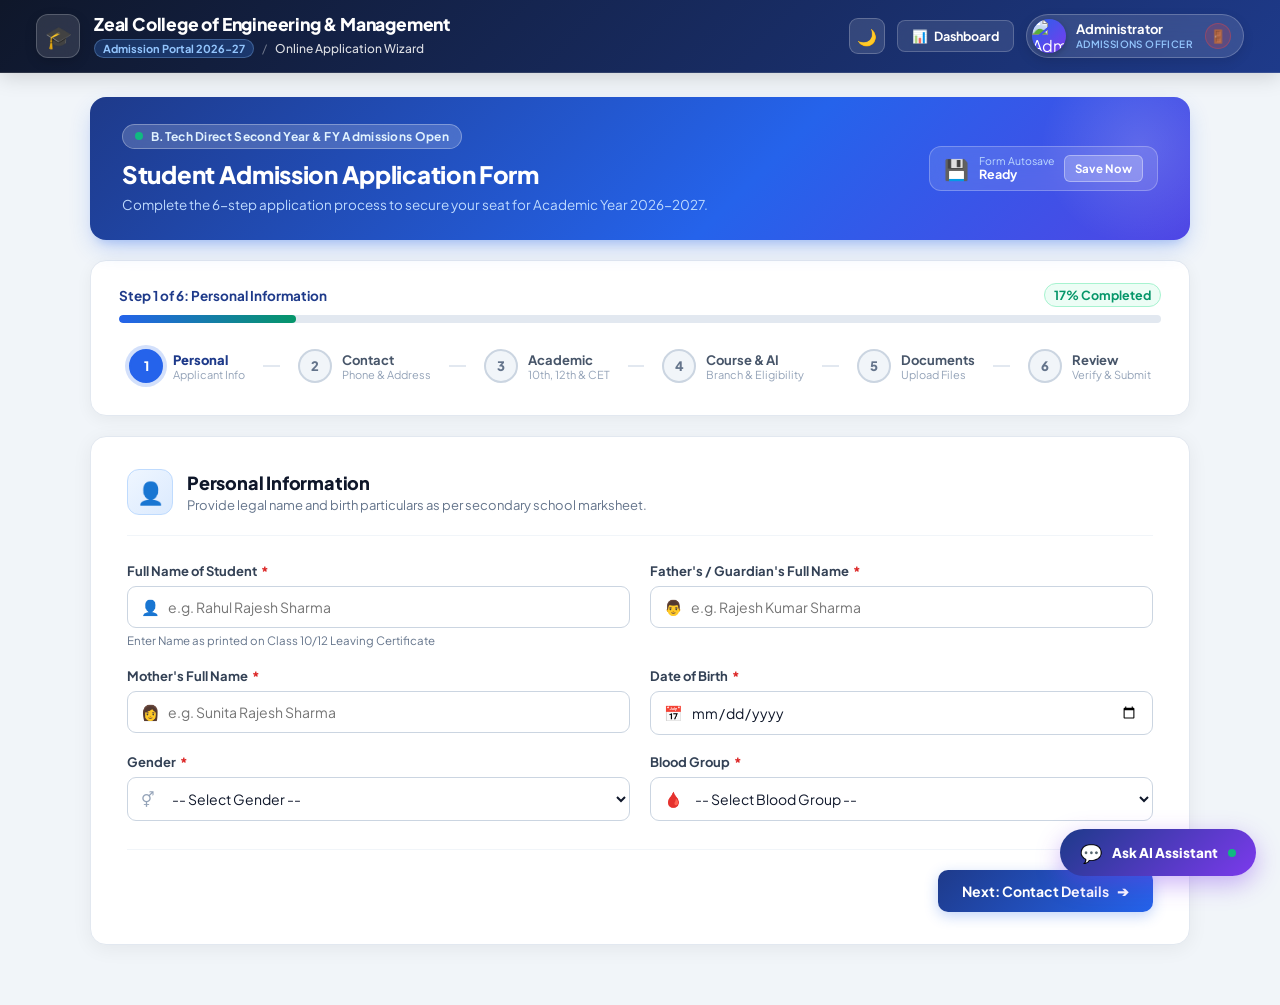
==== commit 53f2ecfb: "Chane eg. name" ====
--- a/frontend/index.html
+++ b/frontend/index.html
@@ -185,7 +185,7 @@
                         <label for="fullName" class="field-label required-label">Full Name of Student</label>
                         <div class="input-with-icon">
                             <span class="input-icon">👤</span>
-                            <input type="text" id="fullName" name="fullName" placeholder="e.g. Sanket Ramesh Amte" required autocomplete="name">
+                            <input type="text" id="fullName" name="fullName" placeholder="e.g. Rahul Rajesh Sharma" required autocomplete="name">
                         </div>
                         <span class="field-hint">Enter Name as printed on Class 10/12 Leaving Certificate</span>
                     </div>
@@ -194,7 +194,7 @@
                         <label for="fatherName" class="field-label required-label">Father's / Guardian's Full Name</label>
                         <div class="input-with-icon">
                             <span class="input-icon">👨</span>
-                            <input type="text" id="fatherName" name="fatherName" placeholder="e.g. Ramesh Shankar Amte" required>
+                            <input type="text" id="fatherName" name="fatherName" placeholder="e.g. Rajesh Kumar Sharma" required>
                         </div>
                     </div>
                 </div>
@@ -204,7 +204,7 @@
                         <label for="motherName" class="field-label required-label">Mother's Full Name</label>
                         <div class="input-with-icon">
                             <span class="input-icon">👩</span>
-                            <input type="text" id="motherName" name="motherName" placeholder="e.g. Sunita Ramesh Amte" required>
+                            <input type="text" id="motherName" name="motherName" placeholder="e.g. Sunita Rajesh Sharma" required>
                         </div>
                     </div>
 
